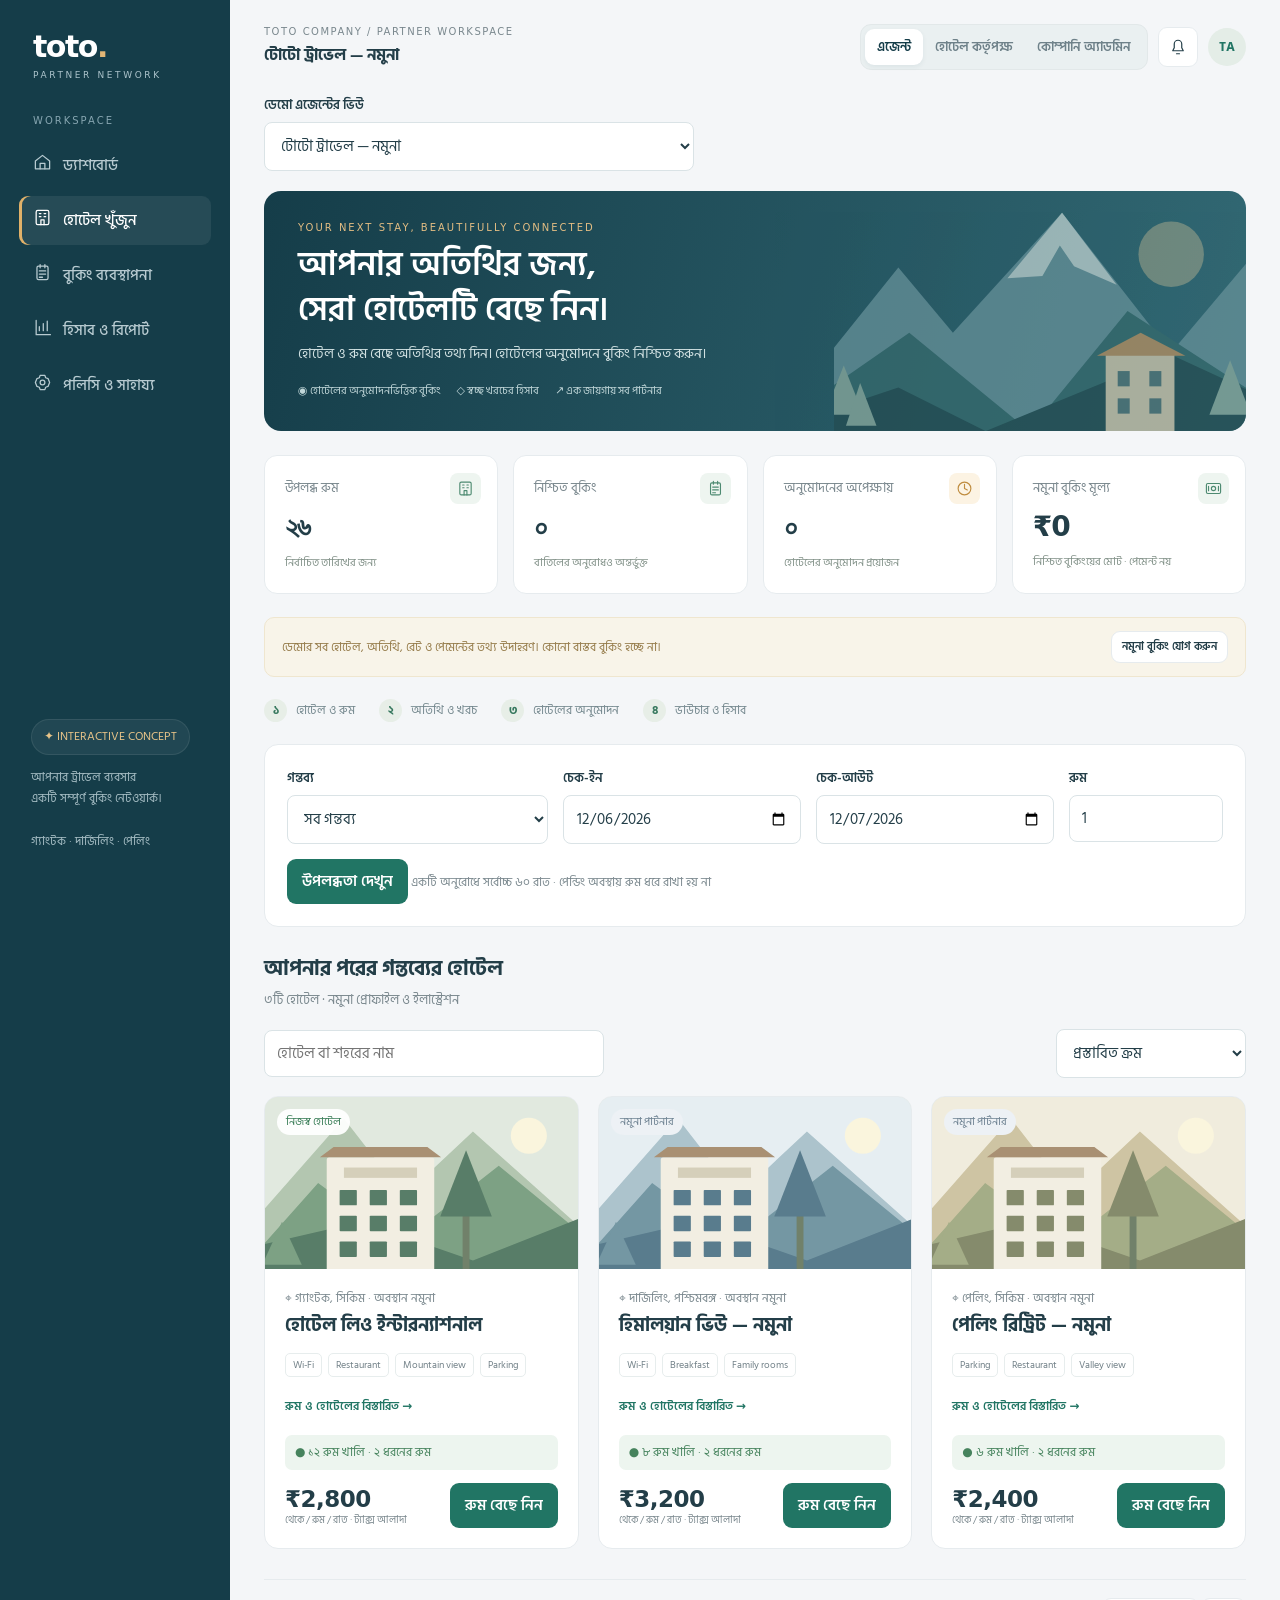
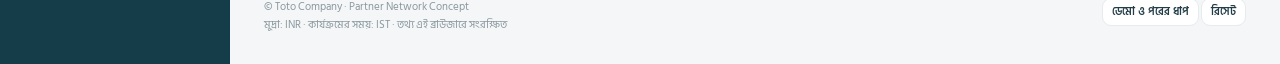
==== demo/index.html @ e6404038 "Save Toto hotel partner demo and deployment handoff" ====
<!doctype html>
<html lang="bn">
<head>
<meta charset="utf-8"><meta name="viewport" content="width=device-width, initial-scale=1">
<meta name="theme-color" content="#153d49"><title>Toto Partner Network · Hotel Operations Demo</title>
<style>
@import url('https://fonts.googleapis.com/css2?family=Hind+Siliguri:wght@400;500;600;700&display=swap');
:root{--navy:#153d49;--green:#217564;--ink:#233e48;--muted:#79878d;--bg:#f4f6f8;--line:#e6ebee;--gold:#dfad5c;--blue:#2868bd}*{box-sizing:border-box}body{margin:0;background:var(--bg);color:var(--ink);font-family:'Hind Siliguri',system-ui,sans-serif;font-size:15px}button,input,select,textarea{font:inherit}button{cursor:pointer;border:0;background:var(--green);color:white;border-radius:9px;padding:10px 15px;font-weight:600;transition:.18s}button:hover{filter:brightness(.95)}button:disabled{opacity:.45;cursor:not-allowed}button:focus-visible,a:focus-visible{outline:3px solid #d3af62;outline-offset:3px}input,select,textarea{width:100%;border:1px solid #dae3e6;border-radius:8px;background:white;color:var(--ink);padding:10px 12px;min-width:0}input:focus,select:focus,textarea:focus{outline:2px solid #a6cbbf}label{font-size:13px;font-weight:600;display:block;margin:0 0 6px}small{font-size:12px}h1,h2,h3,p{margin-top:0}.layout{display:grid;grid-template-columns:230px minmax(0,1fr);min-height:100vh}.sidebar{background:var(--navy);color:white;padding:29px 19px;display:flex;flex-direction:column;position:sticky;top:0;height:100vh}.brand{font-family:system-ui,sans-serif;font-size:30px;font-weight:800;letter-spacing:-1.5px;padding:0 14px}.brand span{color:#e2b675}.brand small{display:block;font-size:9px;letter-spacing:2.6px;font-weight:500;color:#adc4cc;margin-top:6px}.nav-caption{font-family:system-ui,sans-serif;font-size:10px;color:#87a6b1;letter-spacing:2px;margin:35px 14px 15px}nav{display:grid;gap:6px}nav button{background:transparent;text-align:left;color:#b8cbd1;display:flex;gap:11px;padding:12px 14px;font-weight:500}nav button.active{background:#ffffff12;color:white;box-shadow:inset 3px 0 #e0b169}nav button svg{width:19px;height:19px}.sidebar-foot{margin-top:auto;padding:18px 12px;color:#a7bec5;font-size:12px;line-height:1.8}.sidebar-foot .demo-pill{color:#e8c489;background:#ffffff0e;border:1px solid #ffffff15;padding:6px 12px;display:inline-block;border-radius:30px;margin-bottom:12px}main{padding:24px 34px 30px;max-width:1680px;width:100%}.topbar{display:flex;justify-content:space-between;align-items:center;gap:15px;margin-bottom:24px}.breadcrumb{font-family:system-ui,sans-serif;font-size:10px;letter-spacing:1.5px;color:var(--muted);margin-bottom:5px}.topbar strong{font-size:16px}.top-controls{display:flex;align-items:center;gap:10px}.role-switch{display:flex;padding:4px;border:1px solid #e2e8e9;background:#eaf0f1;border-radius:11px}.role-switch button{background:transparent;color:#6e8189;padding:7px 12px;font-size:13px}.role-switch button.active{background:white;color:var(--navy);box-shadow:0 2px 5px #143c4910}.ghost{background:white;border:1px solid var(--line);color:var(--ink)}.icon-btn{height:40px;min-width:40px;padding:10px;position:relative}.icon-btn svg{width:18px;height:18px}.bell-dot{position:absolute;right:8px;top:7px;width:7px;height:7px;background:var(--gold);border-radius:50%}.profile{background:#e4ede7;color:var(--green);width:38px;height:38px;border-radius:50%;display:grid;place-items:center;font-size:13px;font-weight:700}.hero{position:relative;overflow:hidden;background:linear-gradient(105deg,#153d49,#326974);border-radius:17px;padding:31px 34px;color:white;min-height:195px;margin-bottom:24px}.hero h1{font-size:33px;font-weight:600;line-height:1.35;margin:10px 0}.hero p{color:#d0e0e1;font-size:14px;margin-bottom:0;max-width:590px}.hero-label{font-family:system-ui,sans-serif;font-size:10px;letter-spacing:2px;color:#e3bd83}.hero-copy{position:relative;z-index:1;max-width:72%}.hero-art{position:absolute;right:0;bottom:0;width:42%;height:100%;opacity:.75}.hero-meta{display:flex;gap:16px;font-size:11px;color:#c0d6d8;margin-top:17px}.section-head{display:flex;justify-content:space-between;align-items:center;gap:12px;margin:25px 0 15px}.section-head h2{font-size:21px;margin:0}.section-head p{font-size:13px;color:var(--muted);margin:3px 0 0}.section-head .actions{margin:0}.stats{display:grid;grid-template-columns:repeat(4,minmax(0,1fr));gap:15px;margin-bottom:23px}.stat{background:white;border:1px solid var(--line);padding:19px 20px;border-radius:13px;position:relative}.stat-label{font-size:13px;color:var(--muted)}.stat strong{font-family:system-ui,sans-serif;display:block;font-size:28px;letter-spacing:-1px;margin:10px 0 5px;font-weight:600}.stat small{color:#809087;font-size:11px}.stat-icon{position:absolute;top:17px;right:16px;padding:7px;border-radius:8px;background:#eef5f0;color:#4d8a71}.stat-icon svg{width:17px;height:17px;display:block}.stat.gold .stat-icon{background:#fcf3e3;color:#bf8c3f}.panel{background:white;border:1px solid var(--line);border-radius:14px;padding:22px}.muted{color:var(--muted)}.tiny{font-size:12px}.grid2{display:grid;grid-template-columns:1.4fr 1fr;gap:20px}.grid-equal{display:grid;grid-template-columns:1fr 1fr;gap:20px}.stack{display:grid;gap:18px}.journey{display:flex;gap:24px;flex-wrap:wrap;color:#73878d;font-size:12px;margin-bottom:22px}.journey b{width:23px;height:23px;display:inline-grid;place-items:center;border-radius:50%;background:#e7eee7;color:#37785e;margin-right:6px}.search-grid{display:grid;grid-template-columns:1.1fr 1fr 1fr .65fr;gap:15px}.search-panel{margin-bottom:20px}.hotel-toolbar{display:flex;justify-content:space-between;gap:15px;align-items:center;margin:18px 0}.hotel-toolbar input{max-width:340px}.hotel-toolbar select{max-width:190px}.hotel-grid{display:grid;grid-template-columns:repeat(3,minmax(0,1fr));gap:19px}.hotel{background:white;border:1px solid var(--line);border-radius:14px;overflow:hidden;transition:transform .2s,box-shadow .2s}.hotel:hover{transform:translateY(-3px);box-shadow:0 8px 25px #153d490c}.hotel-image{height:172px;background:#dce5df;position:relative}.hotel-image svg{width:100%;height:100%}.hotel-image .badge{position:absolute;top:12px;left:12px;background:#fffffff0}.hotel-body{padding:20px}.hotel h3{font-size:19px;margin:5px 0;line-height:1.35}.hotel .location{font-size:12px;color:var(--muted)}.amenities{display:flex;gap:6px;flex-wrap:wrap;margin:14px 0}.amenities span{font-size:10px;border:1px solid #e7eded;padding:3px 7px;border-radius:5px;color:#728188}.hotel .availability{border-radius:7px;padding:8px 10px;background:#edf5ef;font-size:12px;color:#46835d;margin:13px 0}.hotel-bottom{display:flex;align-items:end;justify-content:space-between;gap:8px}.price{font-family:system-ui,sans-serif;font-weight:650;font-size:23px;letter-spacing:-.5px}.price small{display:block;font-family:'Hind Siliguri',sans-serif;font-weight:400;color:var(--muted);font-size:10px;letter-spacing:0}.link-button{background:none;color:var(--green);padding:6px 0;font-size:12px}.badge{display:inline-block;padding:4px 9px;border-radius:20px;background:#eaf3eb;color:#367b54;font-size:11px;white-space:nowrap}.badge.pending,.badge.cancellation_requested{background:#fcf0d8;color:#aa7b2f}.badge.cancelled,.badge.rejected{background:#f7e8e6;color:#a65f55}.badge.neutral{background:#edf1f5;color:#6c8090}.toolbar{display:grid;grid-template-columns:2fr 1fr 1fr;gap:12px}.tabs{display:flex;gap:7px;flex-wrap:wrap;margin:18px 0}.tabs button{padding:7px 12px;background:#f0f4f5;color:#6c7f88;font-size:12px}.tabs button.active{background:var(--navy);color:white}.table-wrap{overflow:auto}table{width:100%;border-collapse:collapse;text-align:left;font-size:13px}th{font-size:11px;font-weight:500;color:#8a989e;background:#f8fafb;padding:12px 13px;border-bottom:1px solid var(--line);white-space:nowrap}td{padding:15px 13px;border-bottom:1px solid var(--line);vertical-align:middle}td small{display:block;color:#849198;font-size:11px;margin-top:3px}.bookings-table{min-width:860px}.bookings-table button{font-size:11px;padding:6px 9px;margin:2px}.empty{text-align:center;color:var(--muted);padding:35px;line-height:1.8}.info{background:#eef4f3;color:#55756f;font-size:12px;padding:12px 15px;border-radius:8px;line-height:1.8}.warning{background:#fff5e3;color:#9b7a41}.actions{display:flex;gap:9px;align-items:center;justify-content:flex-end;margin-top:18px;flex-wrap:wrap}.form-grid{display:grid;grid-template-columns:1fr 1fr;gap:13px}.full{grid-column:1/-1}.form-section{font-family:system-ui,sans-serif;letter-spacing:1px;font-size:10px;color:#7b958d;border-bottom:1px solid var(--line);padding-bottom:10px;margin:23px 0 14px}.child-ages{display:grid;grid-template-columns:repeat(3,1fr);gap:10px;margin:14px 0}.check-label{display:flex;align-items:start;gap:9px;font-size:12px;margin:12px 0}.check-label input{width:auto;margin-top:5px}.hidden{display:none!important}dialog{border:0;border-radius:17px;padding:28px;width:min(820px,94vw);max-height:92vh;overflow:auto;color:var(--ink);box-shadow:0 20px 100px #0c243540}dialog::backdrop{background:#153d4980;backdrop-filter:blur(3px)}dialog h2{font-size:25px;margin:4px 0 15px}.dialog-top{display:flex;justify-content:space-between;align-items:start}.dialog-top button{background:#f0f4f4;color:#54717a;padding:4px 12px}.booking-layout{display:grid;grid-template-columns:1.3fr 1fr;gap:23px}.quote{background:#f7faf9;border:1px solid var(--line);border-radius:12px;padding:19px;height:fit-content;position:sticky;top:0}.quote h3{font-size:17px}.quote-line{display:flex;justify-content:space-between;gap:10px;font-size:12px;margin:10px 0}.quote-total{border-top:1px solid #dce7e1;margin-top:14px;padding-top:14px;display:flex;justify-content:space-between;font-weight:700;font-size:19px}.quote-total span:last-child{font-family:system-ui,sans-serif}.quote .badge{margin-bottom:12px}.calendar{display:grid;grid-template-columns:repeat(7,1fr);gap:8px}.day{padding:13px 6px;border-radius:9px;text-align:center;border:1px solid var(--line);background:#f8faf7}.day strong{display:block;font-family:system-ui,sans-serif;font-size:22px;margin:5px 0}.day small{font-size:10px;color:var(--muted)}.day.closed{background:#fcf1ec;color:#ab6659}.activity{display:grid;gap:16px;margin-top:18px}.activity-item{display:grid;grid-template-columns:8px 1fr;gap:13px;font-size:13px}.activity-item i{width:7px;height:7px;background:#7dab8e;border-radius:50%;margin-top:7px}.activity-item small{display:block;color:var(--muted);font-size:11px}.row-head{display:flex;justify-content:space-between;align-items:center;gap:12px}.row-head h3{font-size:16px;margin:0}.bar-chart{display:grid;gap:16px;margin-top:22px}.bar-row{display:grid;grid-template-columns:115px 1fr 50px;gap:9px;align-items:center;font-size:12px}.bar-track{height:8px;border-radius:8px;background:#eef2f4;overflow:hidden}.bar-fill{height:100%;border-radius:8px;background:#5b9587}.bar-fill.gold{background:#d8b272}.agent-avatar{width:32px;height:32px;display:inline-grid;place-items:center;border-radius:50%;background:#eaf1ec;margin-right:9px;color:#477866}.detail-grid{display:grid;grid-template-columns:1fr 1fr;gap:17px;margin:20px 0}.detail-grid span{display:block;font-size:11px;color:var(--muted);margin-bottom:4px}.voucher{border:1px solid var(--line);padding:23px;border-radius:12px}.voucher h3{font-size:22px;margin:12px 0}.timeline{border-left:2px solid #d8e7dd;padding-left:15px}.timeline p{font-size:13px;margin-bottom:13px}.timeline small{color:var(--muted);display:block}.owner-context{display:flex;align-items:end;gap:12px;margin-bottom:20px;max-width:430px}.owner-context>div{flex:1}.notice-list{display:grid;gap:12px}.notification{background:#f7faf9;padding:15px;border-radius:10px}.notification strong{font-size:14px}.notification p{font-size:12px;color:var(--muted);margin:6px 0 0}.toast{position:fixed;right:25px;bottom:25px;max-width:90vw;background:var(--navy);color:white;border-radius:11px;padding:14px 22px;box-shadow:0 8px 30px #0002;z-index:1000;font-size:14px}.foot{font-size:11px;color:#8a989d;border-top:1px solid var(--line);padding-top:18px;margin-top:30px;display:flex;justify-content:space-between;gap:12px}.foot button{font-size:11px;padding:4px 9px}.feature-grid{display:grid;grid-template-columns:repeat(3,1fr);gap:14px}.feature{padding:20px;border:1px solid var(--line);border-radius:11px}.feature h3{font-size:16px;margin:10px 0}.feature p{font-size:12px;line-height:1.9;color:var(--muted)}.bottom-note{margin-top:20px}.mini-total{font-family:system-ui,sans-serif;font-size:24px;font-weight:600}.seed-banner{display:flex;justify-content:space-between;align-items:center;gap:12px;background:#f8f4e9;border:1px solid #efe6cf;padding:13px 17px;border-radius:10px;font-size:12px;margin-bottom:22px;color:#947a48}.seed-banner button{font-size:11px;padding:6px 10px}.occupancy-ring{border:12px solid #e8f1ea;border-top-color:#548f76;border-right-color:#548f76;border-radius:50%;width:128px;height:128px;display:grid;place-items:center;margin:18px auto}.occupancy-ring strong{font-family:system-ui,sans-serif;font-size:24px}.room-row{border:1px solid var(--line);border-radius:11px;padding:17px;margin:12px 0}.room-row .form-grid{grid-template-columns:1.2fr .7fr .7fr}.metric-foot{font-size:11px;color:#82928b;margin-top:10px}.truncated{max-width:200px;overflow:hidden;text-overflow:ellipsis;white-space:nowrap}
@media(max-width:1200px){main{padding:24px}.hotel-grid{grid-template-columns:repeat(2,1fr)}.stats{gap:10px}.stat{padding:16px}.hero h1{font-size:29px}}@media(max-width:960px){.layout{grid-template-columns:190px minmax(0,1fr)}.topbar{align-items:start}.top-controls{flex-wrap:wrap;justify-content:end}.role-switch button{font-size:11px;padding:7px 9px}.stats{grid-template-columns:repeat(2,1fr)}.grid2,.grid-equal{grid-template-columns:1fr}.feature-grid{grid-template-columns:1fr 1fr}.calendar{grid-template-columns:repeat(4,1fr)}.hero-copy{max-width:85%}.hero-art{opacity:.25}}@media(max-width:720px){.layout{display:block}.sidebar{height:auto;position:static;padding:17px 16px;gap:16px}.brand{font-size:26px;padding:0}.brand small{font-size:8px}.nav-caption,.sidebar-foot{display:none}nav{display:flex;overflow:auto;gap:5px}nav button{white-space:nowrap;font-size:12px;padding:9px 11px}nav button svg{width:15px;height:15px}main{padding:20px 16px}.topbar{flex-direction:column;gap:14px}.top-controls{justify-content:start;width:100%}.role-switch{flex:1}.role-switch button{flex:1;font-size:12px}.profile{display:none}.hero{padding:25px;min-height:185px}.hero-copy{max-width:100%}.hero h1{font-size:27px}.hero-art{opacity:.15}.hotel-grid{grid-template-columns:1fr}.search-grid{grid-template-columns:1fr 1fr}.toolbar{grid-template-columns:1fr 1fr}.toolbar>div:first-child{grid-column:1/-1}.journey{gap:10px;font-size:11px}.booking-layout{grid-template-columns:1fr}.quote{position:static}.feature-grid{grid-template-columns:1fr}.calendar{grid-template-columns:repeat(3,1fr)}.section-head{align-items:start}.section-head h2{font-size:19px}.section-head .actions{max-width:180px}.hotel-toolbar input{width:60%}.hotel-toolbar select{width:40%}.room-row .form-grid{grid-template-columns:1fr 1fr}.room-row .form-grid>div:first-child{grid-column:1/-1}.seed-banner{align-items:start}.detail-grid{gap:15px}.hero-meta{gap:10px;flex-wrap:wrap}.child-ages{grid-template-columns:1fr 1fr}.bar-row{grid-template-columns:100px 1fr 45px}.foot{align-items:start}.form-grid{gap:10px}dialog{padding:21px}.stat strong{font-size:25px}.stat-icon{top:13px;right:12px;padding:5px}}
@media print{body>.layout,body>.toast,body>dialog{display:none!important}body>#details[open]{display:block!important;position:static;max-height:none;width:100%;box-shadow:none;margin:0;padding:0}#details .no-print{display:none!important}.voucher{border:0}.detail-grid{break-inside:avoid}#details::backdrop{display:none}}
.layout{background:linear-gradient(to right,var(--navy) 230px,var(--bg) 230px)}@media(max-width:960px){.layout{background:linear-gradient(to right,var(--navy) 190px,var(--bg) 190px)}}@media(max-width:720px){.layout{background:var(--bg)}}
</style></head><body>
<div class="layout"><aside class="sidebar"><div class="brand">toto<span>.</span><small>PARTNER NETWORK</small></div><div class="nav-caption">WORKSPACE</div><nav id="navigation"></nav><div class="sidebar-foot"><span class="demo-pill">✦ INTERACTIVE CONCEPT</span><br>আপনার ট্রাভেল ব্যবসার<br>একটি সম্পূর্ণ বুকিং নেটওয়ার্ক।<br><br>গ্যাংটক · দার্জিলিং · পেলিং</div></aside>
<main><header class="topbar"><div><div class="breadcrumb">TOTO COMPANY / PARTNER WORKSPACE</div><strong id="welcome"></strong></div><div class="top-controls"><div class="role-switch"><button data-role="agent" class="active">এজেন্ট</button><button data-role="owner">হোটেল কর্তৃপক্ষ</button><button data-role="admin">কোম্পানি অ্যাডমিন</button></div><button id="bell" class="ghost icon-btn" aria-label="নোটিফিকেশন"><span id="bellIcon"></span><i class="bell-dot" id="bellDot"></i></button><div class="profile" id="profile">TA</div></div></header>
<div id="context" class="owner-context hidden"><div><label id="contextLabel" for="contextSelect"></label><select id="contextSelect"></select></div></div>
<div class="hero"><div class="hero-copy"><div class="hero-label" id="heroLabel">YOUR NEXT STAY, BEAUTIFULLY CONNECTED</div><h1 id="heroTitle">আপনার অতিথির জন্য,<br>সেরা হোটেলটি বেছে নিন।</h1><p id="heroText"></p><div class="hero-meta"><span>◉ হোটেলের অনুমোদনভিত্তিক বুকিং</span><span>◇ স্বচ্ছ খরচের হিসাব</span><span>↗ এক জায়গায় সব পার্টনার</span></div></div><svg class="hero-art" viewBox="0 0 500 220" preserveAspectRatio="xMidYMax slice"><circle cx="370" cy="58" r="30" fill="#d7c397" opacity=".5"/><path d="M0 220L120 70 170 130 270 20 370 148 440 65 540 220Z" fill="#669099"/><path d="M220 80L270 20 320 86 281 69 268 50 252 78Z" fill="#bed1cf"/><path d="M0 220L130 130 240 220 330 110 500 220Z" fill="#366a6c"/><path d="M0 220L120 180 200 220 370 150 500 210V230Z" fill="#244d52"/><g fill="#8baa9e"><path d="M70 160L52 205H88Z"/><path d="M85 176L72 215H100Z"/><path d="M424 155L405 205H443Z"/></g><rect x="310" y="150" width="63" height="70" fill="#d2c7ad"/><path d="M302 151L342 130 383 151Z" fill="#b78f60"/><g fill="#527577"><rect x="321" y="165" width="11" height="14"/><rect x="350" y="165" width="11" height="14"/><rect x="321" y="190" width="11" height="14"/><rect x="350" y="190" width="11" height="14"/></g></svg></div>
<div id="stats" class="stats"></div><div id="seedBanner" class="seed-banner"><span>ডেমোর সব হোটেল, অতিথি, রেট ও পেমেন্টের তথ্য উদাহরণ। কোনো বাস্তব বুকিং হচ্ছে না।</span><button id="loadSamples" class="ghost">নমুনা বুকিং যোগ করুন</button></div>
<section id="content"></section><footer class="foot"><span>© Toto Company · Partner Network Concept<br>মুদ্রা: INR · কার্যক্রমের সময়: IST · তথ্য এই ব্রাউজারে সংরক্ষিত</span><div><button id="about" class="ghost">ডেমো ও পরের ধাপ</button> <button id="reset" class="ghost">রিসেট</button></div></footer></main></div>
<dialog id="bookingDialog"><div class="dialog-top"><div><div class="breadcrumb">NEW RESERVATION REQUEST</div><h2>অতিথির জন্য বুকিং অনুরোধ</h2></div><button data-close="bookingDialog" aria-label="বন্ধ করুন">×</button></div><form id="bookingForm"><div class="booking-layout"><div><div class="form-section">01 / GUEST & STAY</div><div class="form-grid"><div class="full"><label for="guest">অতিথির নাম</label><input id="guest" maxlength="80" required placeholder="অতিথির পুরো নাম"></div><div class="full"><label for="phone">অতিথির ফোন নম্বর</label><input id="phone" type="tel" pattern="[0-9+ ()-]{8,20}" maxlength="20" required placeholder="+91 …"></div><div><label for="bookingStart">চেক-ইন</label><input id="bookingStart" type="date" required></div><div><label for="bookingEnd">চেক-আউট</label><input id="bookingEnd" type="date" required></div><div class="full"><label for="roomType">রুমের ধরন</label><select id="roomType"></select></div><div><label for="bookingRooms">রুমের সংখ্যা</label><input id="bookingRooms" type="number" min="1" max="20" value="1" required></div><div><label for="adults">প্রাপ্তবয়স্ক</label><input id="adults" type="number" min="1" max="60" value="2" required></div><div><label for="children">শিশু</label><input id="children" type="number" min="0" max="10" value="0" required></div><div><label for="mealPlan">খাবারের প্ল্যান</label><select id="mealPlan"><option value="room">শুধু রুম</option><option value="breakfast">ব্রেকফাস্টসহ</option><option value="half">ব্রেকফাস্ট ও ডিনার</option><option value="full">সব খাবারসহ</option></select></div></div><div id="childAges" class="child-ages"></div><div id="childPolicyBox" class="hidden"><div id="childPolicyText" class="info warning"></div><label class="check-label"><input id="childAccepted" type="checkbox"><span>শিশু পলিসি পড়েছি ও মেনে নিচ্ছি।</span></label></div><div class="form-section">02 / REQUESTS & POLICIES</div><label for="specialRequest">বিশেষ অনুরোধ</label><textarea id="specialRequest" rows="2" maxlength="500" placeholder="নিচতলার রুম / দেরিতে চেক-ইন / খাবারের পছন্দ"></textarea><div id="cancellationPolicy" class="info" style="margin-top:12px"></div><label class="check-label"><input id="termsAccepted" type="checkbox" required><span>বুকিং ও বাতিলের নমুনা শর্ত মেনে নিচ্ছি। হোটেলের অনুমোদন না হওয়া পর্যন্ত রুম নিশ্চিত নয়।</span></label></div><aside id="quote" class="quote" aria-live="polite"></aside></div><div class="actions"><button type="button" class="ghost" data-close="bookingDialog">ফিরে যান</button><button type="submit" id="submitBooking">অনুরোধ জমা দিন →</button></div></form></dialog>
<dialog id="details"><div id="detailContent"></div><div class="actions no-print"><button class="ghost" data-close="details">বন্ধ করুন</button><button id="printVoucher" class="hidden">প্রিন্ট / PDF</button></div></dialog>
<dialog id="actionDialog"><div class="dialog-top"><div><div class="breadcrumb">BOOKING ACTION</div><h2 id="actionTitle"></h2></div><button data-close="actionDialog">×</button></div><form id="actionForm"><p id="actionExplanation" class="muted tiny"></p><label for="actionReason">কারণ / মন্তব্য</label><textarea id="actionReason" rows="3" required maxlength="500"></textarea><div class="actions"><button type="button" class="ghost" data-close="actionDialog">ফিরে যান</button><button type="submit">জমা দিন</button></div></form></dialog>
<dialog id="paymentDialog"><div class="breadcrumb">DEMO PAYMENT ENTRY</div><h2>নমুনা পেমেন্ট এন্ট্রি</h2><form id="paymentForm"><p id="paymentSummary"></p><div class="info warning">এই এন্ট্রি শুধু হিসাব দেখানোর জন্য। বাস্তব টাকা নেওয়া, ব্যাংক বা পেমেন্ট গেটওয়ে যাচাই হচ্ছে না।</div><div class="form-grid" style="margin-top:18px"><div><label for="paymentAmount">পরিমাণ (₹)</label><input id="paymentAmount" type="number" min="0.01" step="0.01" required></div><div><label for="paymentMethod">পদ্ধতি (নমুনা)</label><select id="paymentMethod"><option>UPI</option><option>Bank transfer</option><option>Cash</option></select></div><div class="full"><label for="paymentRef">রেফারেন্স</label><input id="paymentRef" required maxlength="80" placeholder="নমুনা রেফারেন্স নম্বর"></div></div><div class="actions"><button type="button" class="ghost" data-close="paymentDialog">ফিরে যান</button><button>নমুনা এন্ট্রি সংরক্ষণ</button></div></form></dialog>
<dialog id="agentDialog"><div class="breadcrumb">PARTNER MANAGEMENT</div><h2>এজেন্টের তথ্য</h2><form id="agentForm"><input id="agentId" type="hidden"><div class="form-grid"><div class="full"><label for="agentName">এজেন্সির নাম</label><input id="agentName" maxlength="80" required></div><div><label for="agentContact">যোগাযোগের নাম</label><input id="agentContact" maxlength="80" required></div><div><label for="agentPhone">ফোন</label><input id="agentPhone" type="tel" pattern="[0-9+ ()-]{8,20}" required maxlength="20"></div><div><label for="agentCommission">কমিশন (%)</label><input id="agentCommission" type="number" min="0" max="30" step="0.5" required value="8"></div><div><label for="agentStatus">অবস্থা</label><select id="agentStatus"><option value="active">সক্রিয়</option><option value="inactive">নিষ্ক্রিয়</option></select></div></div><p class="info" style="margin-top:18px">এটি পার্টনারের নমুনা রেকর্ড। বাস্তব লগইন বা আমন্ত্রণ পাঠানো হচ্ছে না।</p><div class="actions"><button class="ghost" type="button" data-close="agentDialog">ফিরে যান</button><button>সংরক্ষণ করুন</button></div></form></dialog>
<dialog id="notifications"><div class="dialog-top"><div><div class="breadcrumb">ACTIVITY CENTER</div><h2>সাম্প্রতিক আপডেট</h2></div><button data-close="notifications">×</button></div><div id="notificationContent" class="notice-list"></div><div class="actions"><button id="markRead" class="ghost">দেখা হয়েছে হিসেবে চিহ্নিত করুন</button></div></dialog>
<div id="toast" class="toast hidden" role="status"></div>
<script>
const $=id=>document.getElementById(id),esc=s=>String(s??'').replace(/[&<>"']/g,c=>({'&':'&amp;','<':'&lt;','>':'&gt;','"':'&quot;',"'":'&#39;'}[c])),bn=n=>Number(n).toLocaleString('bn-IN'),money=n=>'₹'+Number(n||0).toLocaleString('en-IN',{maximumFractionDigits:2}),round=n=>Math.round((n+Number.EPSILON)*100)/100;
const icons={home:'<path d="M3 10 12 3l9 7v10H3z"/><path d="M9 20v-7h6v7"/>',hotel:'<rect x="4" y="3" width="16" height="18" rx="2"/><path d="M8 7h2m4 0h2M8 11h2m4 0h2M10 21v-6h4v6"/>',book:'<rect x="5" y="4" width="14" height="17" rx="2"/><path d="M9 2v4m6-4v4M8 10h8m-8 4h8m-8 4h4"/>',people:'<circle cx="9" cy="8" r="3"/><path d="M3 21v-3a6 6 0 0 1 12 0v3m2-16a3 3 0 0 1 0 6m2 4a5 5 0 0 1 3 4v2"/>',chart:'<path d="M4 3v18h18M8 16v-5m5 5V7m5 9V4"/>',settings:'<circle cx="12" cy="12" r="3"/><path d="m9 3 6 0 1 3 3 1 2 5-2 5-3 1-1 3H9l-1-3-3-1-2-5 2-5 3-1z"/>',bell:'<path d="M5 17h14l-2-4V8a5 5 0 0 0-10 0v5zM10 21h4"/>',cash:'<rect x="2" y="5" width="20" height="14" rx="2"/><circle cx="12" cy="12" r="3"/><path d="M5 9v6m14-6v6"/>',clock:'<circle cx="12" cy="12" r="9"/><path d="M12 6v6l4 2"/>'};const icon=n=>`<svg viewBox="0 0 24 24" fill="none" stroke="currentColor" stroke-width="1.6" stroke-linecap="round" stroke-linejoin="round" aria-hidden="true">${icons[n]||icons.book}</svg>`;
const key='toto-network-v3',dateString=d=>[d.getFullYear(),String(d.getMonth()+1).padStart(2,'0'),String(d.getDate()).padStart(2,'0')].join('-'),today=dateString(new Date()),addDays=(s,n)=>{const d=new Date(s+'T12:00:00');d.setDate(d.getDate()+n);return dateString(d)},days=(a,b)=>Math.round((new Date(b+'T00:00:00Z')-new Date(a+'T00:00:00Z'))/86400000),when=s=>new Date(s).toLocaleString('bn-IN',{timeZone:'Asia/Kolkata',day:'numeric',month:'short',hour:'2-digit',minute:'2-digit'})+' IST',statusNames={pending:'পেন্ডিং',confirmed:'নিশ্চিত',rejected:'অনুমোদিত নয়',cancelled:'বাতিল',cancellation_requested:'বাতিলের অনুরোধ'},mealNames={room:'শুধু রুম',breakfast:'ব্রেকফাস্টসহ',half:'ব্রেকফাস্ট ও ডিনার',full:'সব খাবারসহ'};
function initial(){return {version:3,hotels:[{id:1,name:'হোটেল লিও ইন্টারন্যাশনাল',city:'গ্যাংটক',location:'গ্যাংটক, সিকিম · অবস্থান নমুনা',owned:true,color:'green',amenities:['Wi-Fi','Restaurant','Mountain view','Parking'],description:'পাহাড়ের শহরে স্বাচ্ছন্দ্যময় থাকার অভিজ্ঞতা। পরিবার ও গ্রুপ বুকিংয়ের জন্য নমুনা রুমের বিকল্প। ছবিটি ডেমোর ইলাস্ট্রেশন।',checkin:'14:00',checkout:'11:00',childFree:5,childFee:500,meals:{room:0,breakfast:250,half:600,full:900},tax:12,cancelPolicy:'নমুনা শর্ত: চেক-ইনের ৭২ ঘণ্টা আগে বাতিলের অনুরোধ করুন। চার্জ ও ফেরত হোটেলের অনুমোদন সাপেক্ষে।',rooms:[{id:'standard',name:'Standard Double',total:8,rate:2800,adults:2,children:2},{id:'family',name:'Family Room',total:4,rate:4200,adults:3,children:2}],overrides:{}},{id:2,name:'হিমালয়ান ভিউ — নমুনা',city:'দার্জিলিং',location:'দার্জিলিং, পশ্চিমবঙ্গ · অবস্থান নমুনা',color:'blue',amenities:['Wi-Fi','Breakfast','Family rooms'],description:'শান্ত পাহাড়ি পরিবেশের একটি কাল্পনিক পার্টনার হোটেল। সমস্ত তথ্য নমুনা।',checkin:'14:00',checkout:'11:00',childFree:5,childFee:450,meals:{room:0,breakfast:300,half:650,full:950},tax:12,cancelPolicy:'নমুনা শর্ত: চেক-ইনের ৪৮ ঘণ্টা আগে বাতিলের অনুরোধ করুন। চার্জ ও ফেরত হোটেলের অনুমোদন সাপেক্ষে।',rooms:[{id:'standard',name:'Deluxe Double',total:5,rate:3200,adults:2,children:2},{id:'family',name:'Family Suite',total:3,rate:4800,adults:3,children:2}],overrides:{}},{id:3,name:'পেলিং রিট্রিট — নমুনা',city:'পেলিং',location:'পেলিং, সিকিম · অবস্থান নমুনা',color:'gold',amenities:['Parking','Restaurant','Valley view'],description:'প্রকৃতির কাছাকাছি থাকার একটি কাল্পনিক হোটেল। এই প্রোফাইল শুধু ডেমোর জন্য।',checkin:'13:00',checkout:'11:00',childFree:5,childFee:400,meals:{room:0,breakfast:200,half:500,full:800},tax:12,cancelPolicy:'নমুনা শর্ত: চেক-ইনের ৭২ ঘণ্টা আগে বাতিলের অনুরোধ করুন। চার্জ ও ফেরত হোটেলের অনুমোদন সাপেক্ষে।',rooms:[{id:'standard',name:'Valley Double',total:4,rate:2400,adults:2,children:2},{id:'family',name:'Family Room',total:2,rate:3600,adults:3,children:2}],overrides:{}}],agents:[{id:1,name:'টোটো ট্রাভেল — নমুনা',contact:'অমিত সেন',phone:'9800000000',commission:8,status:'active'},{id:2,name:'হিল ট্রেইলস — নমুনা',contact:'রিয়া দাস',phone:'9811111111',commission:7,status:'active'},{id:3,name:'বেঙ্গল হলিডেজ — নমুনা',contact:'সুমন রায়',phone:'9822222222',commission:8,status:'active'}],bookings:[],payments:[],readAt:0,sampleLoaded:false}}
let state=initial();try{const saved=JSON.parse(localStorage.getItem(key));if(saved?.version===3)state=saved;else{const legacy=JSON.parse(localStorage.getItem('toto-demo-v1'));if(legacy?.bookings?.length){state.bookings=legacy.bookings.map(b=>({...b,roomType:'standard',roomName:'পুরোনো ডেমোর রুম',agent:1,adults:b.adults||2,children:b.children||0,childAges:b.childAges||[],quote:{base:b.total,meals:0,child:0,tax:0,total:b.total,commission:0,taxRate:0},mealPlan:'room',createdAt:b.createdAt||new Date().toISOString(),history:b.history||[],legacy:true}));for(const old of legacy.hotels||[]){const h=state.hotels.find(h=>h.id===old.id);if(h){h.name=old.name;h.rooms=[{id:'standard',name:'পুরোনো ডেমোর রুম',total:old.rooms,rate:old.rate,adults:3,children:2}]}}}}}catch{}
let role='agent',page='hotels',agentId=1,ownerId=1,filterStatus='all',search='',sort='latest',selectedHotel=null,actionBooking=null,actionMode=null,paymentBooking=null,timer;let criteria={city:'all',start:today,end:addDays(today,1),rooms:1,text:'',sort:'recommended'};
const hotel=id=>state.hotels.find(h=>h.id===Number(id)),agent=id=>state.agents.find(a=>a.id===Number(id)),scoped=()=>state.bookings.filter(b=>role==='admin'||(role==='owner'?b.hotel===ownerId:b.agent===agentId)),paid=b=>round(state.payments.filter(p=>p.booking===b.id).reduce((sum,p)=>sum+p.amount,0)),outstanding=b=>Math.max(0,round((b.quote?.total??b.total)-paid(b))),active=b=>['confirmed','cancellation_requested'].includes(b.status),uuid=()=>typeof crypto.randomUUID==='function'?crypto.randomUUID().slice(0,8).toUpperCase():Date.now().toString(36).toUpperCase()+Math.random().toString(36).slice(2,5).toUpperCase();
function persist(){try{localStorage.setItem(key,JSON.stringify(state))}catch{toast('ব্রাউজারে সংরক্ষণ করা যায়নি; পরিবর্তন শুধু এই সেশনে থাকবে।')}}function toast(msg){$('toast').textContent=msg;$('toast').classList.remove('hidden');clearTimeout(timer);timer=setTimeout(()=>$('toast').classList.add('hidden'),4500)}function history(b,label){b.history=b.history||[];b.history.push({label,time:new Date().toISOString()})}
function dayStock(h,r,date){return h.overrides?.[r.id+'|'+date]?.total??r.total}function dayRate(h,r,date){return h.overrides?.[r.id+'|'+date]?.rate??r.rate}function used(h,r,date){return state.bookings.filter(b=>b.hotel===h.id&&b.roomType===r.id&&active(b)&&b.start<=date&&b.end>date).reduce((sum,b)=>sum+b.rooms,0)}function roomAvailable(h,r,start,end){if(!start||!end||end<=start||days(start,end)>60)return 0;let min=Infinity;for(let d=start;d<end;d=addDays(d,1)){const override=h.overrides?.[r.id+'|'+d];if(override?.closed)return 0;min=Math.min(min,Math.max(0,dayStock(h,r,d)-used(h,r,d)))}return Number.isFinite(min)?min:0}function totalAvailable(h,start=criteria.start,end=criteria.end){return h.rooms.reduce((sum,r)=>sum+roomAvailable(h,r,start,end),0)}
function quoteFor(h,r,data,a){let base=0;for(let d=data.start;d<data.end;d=addDays(d,1))base+=dayRate(h,r,d)*data.rooms;const nights=days(data.start,data.end),chargeable=data.ages.filter(age=>age>h.childFree).length,child=chargeable*h.childFee*nights,meals=(data.adults+chargeable)*(h.meals[data.meal]||0)*nights,subtotal=base+child+meals,tax=round(subtotal*h.tax/100),total=round(subtotal+tax);return {base,child,meals,subtotal,tax,taxRate:h.tax,total,commission:round(base*(a?.commission||0)/100),commissionRate:a?.commission||0,nights}}
function badge(status){return `<span class="badge ${esc(status)}">${statusNames[status]||esc(status)}</span>`}function stat(label,value,caption,type='book',gold=false){return `<div class="stat ${gold?'gold':''}"><span class="stat-label">${label}</span><span class="stat-icon">${icon(type)}</span><strong>${value}</strong><small>${caption}</small></div>`}
function art(h){const colors=h.color==='blue'?['#e6eef2','#acc3cc','#7497a3','#597c8d']:h.color==='gold'?['#f0ecdd','#cec4a3','#a4ad87','#858b6c']:['#e1e9df','#b3c6b0','#7da184','#587d68'];return `<svg viewBox="0 0 400 200" preserveAspectRatio="xMidYMid slice" aria-label="নমুনা হোটেল ইলাস্ট্রেশন" role="img"><rect width="400" height="200" fill="${colors[0]}"/><circle cx="325" cy="45" r="21" fill="#faf5dd"/><path d="M0 150 110 25 180 115 260 40 400 165V200H0Z" fill="${colors[1]}"/><path d="M0 190 80 100 175 170 290 80 400 170V200H0Z" fill="${colors[2]}"/><path d="M0 200V175L130 145 260 190 400 135V200Z" fill="${colors[3]}"/><rect x="90" y="70" width="125" height="135" rx="3" fill="#f2eee2"/><rect x="110" y="82" width="85" height="12" fill="#d5cfba"/>${[0,1,2].map(x=>[0,1,2].map(y=>`<rect x="${105+x*35}" y="${108+y*30}" width="20" height="18" rx="1" fill="${colors[3]}"/>`).join('')).join('')}<path d="M82 70H223L207 58H98Z" fill="#a99073"/><rect x="248" y="114" width="8" height="90" fill="#71816a"/><path d="M252 62L222 139H282Z" fill="${colors[3]}"/><path d="M38 145L15 195H61Z" fill="${colors[2]}"/></svg>`}
function render(){const navItems=[['dashboard','home','ড্যাশবোর্ড'],['hotels','hotel',role==='owner'?'হোটেল ও রুম':'হোটেল খুঁজুন'],['bookings','book','বুকিং ব্যবস্থাপনা'],...(role==='admin'?[['agents','people','এজেন্ট নেটওয়ার্ক']]:[]),['reports','chart','হিসাব ও রিপোর্ট'],['settings','settings','পলিসি ও সাহায্য']];if(!navItems.some(n=>n[0]===page))page='dashboard';$('navigation').innerHTML=navItems.map(([id,i,label])=>`<button data-page="${id}" class="${page===id?'active':''}">${icon(i)}${label}</button>`).join('');document.querySelectorAll('[data-role]').forEach(b=>b.classList.toggle('active',b.dataset.role===role));$('context').classList.toggle('hidden',role==='admin');$('contextLabel').textContent=role==='owner'?'ডেমো হোটেল কর্তৃপক্ষের ভিউ':'ডেমো এজেন্টের ভিউ';const options=role==='owner'?state.hotels:state.agents;$('contextSelect').innerHTML=options.map(o=>`<option value="${o.id}" ${o.id===(role==='owner'?ownerId:agentId)?'selected':''}>${esc(o.name)}</option>`).join('');$('welcome').textContent=role==='admin'?'স্বাগতম, প্রবীরবাবু · কোম্পানি অ্যাডমিন':role==='owner'?hotel(ownerId).name:agent(agentId).name;$('profile').textContent=role==='admin'?'PD':role==='owner'?'HT':'TA';$('heroLabel').textContent=role==='admin'?'ONE NETWORK. COMPLETE VISIBILITY.':role==='owner'?'YOUR HOTEL. YOUR OPERATIONS.':'YOUR NEXT STAY, BEAUTIFULLY CONNECTED';$('heroTitle').innerHTML=role==='admin'?'আপনার পুরো নেটওয়ার্ক,<br>এক নজরে, এক জায়গায়।':role==='owner'?'হোটেলের প্রতিটি বুকিং,<br>এবার আরও গুছিয়ে।':'আপনার অতিথির জন্য,<br>সেরা হোটেলটি বেছে নিন।';$('heroText').textContent=role==='admin'?'হোটেল, এজেন্ট, বুকিং, নমুনা পেমেন্ট ও কমিশনের হিসাব একসঙ্গে দেখুন।':role==='owner'?'রুমের উপলব্ধতা ও রেট আপডেট করুন। অনুরোধ যাচাই করে বুকিং নিশ্চিত করুন।':'হোটেল ও রুম বেছে অতিথির তথ্য দিন। হোটেলের অনুমোদনে বুকিং নিশ্চিত করুন।';const bs=scoped(),confirmed=bs.filter(active),pending=bs.filter(b=>b.status==='pending');$('stats').innerHTML=stat(role==='admin'?'পার্টনার হোটেল':'উপলব্ধ রুম',role==='admin'?bn(state.hotels.length):bn((role==='owner'?[hotel(ownerId)]:state.hotels).reduce((sum,h)=>sum+totalAvailable(h),0)),role==='admin'?'ডেমো হোটেল নেটওয়ার্ক':'নির্বাচিত তারিখের জন্য','hotel')+stat('নিশ্চিত বুকিং',bn(confirmed.length),'বাতিলের অনুরোধও অন্তর্ভুক্ত','book')+stat('অনুমোদনের অপেক্ষায়',bn(pending.length),'হোটেলের অনুমোদন প্রয়োজন','clock',true)+stat('নমুনা বুকিং মূল্য',money(confirmed.reduce((sum,b)=>sum+b.quote.total,0)),'নিশ্চিত বুকিংয়ের মোট · পেমেন্ট নয়','cash');$('bellIcon').innerHTML=icon('bell');$('bellDot').classList.toggle('hidden',!bs.some(b=>(b.history||[]).some(h=>new Date(h.time).getTime()>state.readAt)));$('loadSamples').textContent=state.sampleLoaded?'নমুনা বুকিং যোগ করা হয়েছে':'নমুনা বুকিং যোগ করুন';$('loadSamples').disabled=state.sampleLoaded;const views={hotels:role==='owner'?ownerView:hotelView,dashboard:dashboardView,bookings:bookingView,agents:agentView,reports:reportView,settings:settingsView};$('content').innerHTML=views[page]();}
function hotelCard(h){const stock=totalAvailable(h),can=h.rooms.some(r=>roomAvailable(h,r,criteria.start,criteria.end)>=criteria.rooms),rate=Math.min(...h.rooms.map(r=>dayRate(h,r,criteria.start)));return `<article class="hotel"><div class="hotel-image">${art(h)}<span class="badge ${h.owned?'':'neutral'}">${h.owned?'নিজস্ব হোটেল':'নমুনা পার্টনার'}</span></div><div class="hotel-body"><div class="location">⌖ ${esc(h.location)}</div><h3>${esc(h.name)}</h3><div class="amenities">${h.amenities.map(a=>`<span>${esc(a)}</span>`).join('')}</div><button class="link-button" data-hotel-detail="${h.id}">রুম ও হোটেলের বিস্তারিত →</button><div class="availability">● ${bn(stock)} রুম খালি · ${bn(h.rooms.length)} ধরনের রুম</div><div class="hotel-bottom"><div class="price">${money(rate)}<small>থেকে / রুম / রাত · ট্যাক্স আলাদা</small></div><button data-book="${h.id}" ${!can||role!=='agent'?'disabled':''}>${role==='admin'?'এজেন্ট ভিউতে বুক করুন':can?'রুম বেছে নিন':'উপলব্ধ নয়'}</button></div></div></article>`}
function hotelView(){let hs=state.hotels.filter(h=>(criteria.city==='all'||h.city===criteria.city)&&[h.name,h.city].some(s=>s.toLowerCase().includes(criteria.text.toLowerCase())));if(criteria.sort==='price')hs.sort((a,b)=>Math.min(...a.rooms.map(r=>dayRate(a,r,criteria.start)))-Math.min(...b.rooms.map(r=>dayRate(b,r,criteria.start))));return `<div class="journey"><span><b>১</b> হোটেল ও রুম</span><span><b>২</b> অতিথি ও খরচ</span><span><b>৩</b> হোটেলের অনুমোদন</span><span><b>৪</b> ভাউচার ও হিসাব</span></div><div class="panel search-panel"><form id="searchForm" class="search-grid"><div><label for="city">গন্তব্য</label><select id="city"><option value="all">সব গন্তব্য</option>${[...new Set(state.hotels.map(h=>h.city))].map(c=>`<option ${criteria.city===c?'selected':''}>${esc(c)}</option>`).join('')}</select></div><div><label for="checkin">চেক-ইন</label><input type="date" id="checkin" value="${criteria.start}" min="${today}" required></div><div><label for="checkout">চেক-আউট</label><input type="date" id="checkout" value="${criteria.end}" min="${addDays(criteria.start,1)}" required></div><div><label for="rooms">রুম</label><input type="number" id="rooms" min="1" max="20" required value="${criteria.rooms}"></div><div class="full"><button>উপলব্ধতা দেখুন</button> <span class="muted tiny">একটি অনুরোধে সর্বোচ্চ ৬০ রাত · পেন্ডিং অবস্থায় রুম ধরে রাখা হয় না</span></div></form></div><div class="section-head"><div><h2>আপনার পরের গন্তব্যের হোটেল</h2><p>${bn(hs.length)}টি হোটেল · নমুনা প্রোফাইল ও ইলাস্ট্রেশন</p></div></div><div class="hotel-toolbar"><input id="hotelSearch" type="search" aria-label="হোটেল খুঁজুন" placeholder="হোটেল বা শহরের নাম" value="${esc(criteria.text)}"><select id="hotelSort" aria-label="হোটেল সাজান"><option value="recommended">প্রস্তাবিত ক্রম</option><option value="price" ${criteria.sort==='price'?'selected':''}>কম রেট আগে</option></select></div><div class="hotel-grid">${hs.map(hotelCard).join('')||'<div class="panel empty full">এই অনুসন্ধানে হোটেল পাওয়া যায়নি।</div>'}</div>`}
function recentActivity(){return scoped().flatMap(b=>(b.history||[]).map(h=>({...h,booking:b.id}))).sort((a,b)=>b.time.localeCompare(a.time)).slice(0,5)}function dashboardView(){const bs=scoped(),pending=bs.filter(b=>b.status==='pending'),arrivals=bs.filter(b=>active(b)&&b.start>=today).sort((a,b)=>a.start.localeCompare(b.start)).slice(0,4);return `<div class="section-head"><div><h2>আজকের কাজ, এক নজরে</h2><p>ডেমো অপারেশনস · ${esc(today)}</p></div><button data-go="bookings">বুকিং দেখুন →</button></div><div class="grid2"><div class="stack"><div class="panel"><div class="row-head"><h3>অনুমোদনের অপেক্ষায়</h3><span class="badge pending">${bn(pending.length)} অনুরোধ</span></div>${pending.length?`<div class="table-wrap"><table><thead><tr><th>অতিথি ও হোটেল</th><th>চেক-ইন</th><th>রুম</th><th></th></tr></thead><tbody>${pending.slice(0,4).map(b=>`<tr><td>${esc(b.guest)}<small>${esc(b.hotelName)}</small></td><td>${b.start}</td><td>${bn(b.rooms)}</td><td><button class="ghost" data-detail="${b.id}">দেখুন</button></td></tr>`).join('')}</tbody></table></div>`:'<div class="empty">সব আপ টু ডেট। নতুন পেন্ডিং অনুরোধ নেই।</div>'}</div><div class="panel"><div class="row-head"><h3>আগামী চেক-ইন</h3><span class="muted tiny">নিশ্চিত বুকিং</span></div>${arrivals.length?`<div class="table-wrap"><table><tbody>${arrivals.map(b=>`<tr><td>${esc(b.guest)}<small>${esc(b.hotelName)} · ${esc(b.roomName)}</small></td><td>${b.start}</td><td>${badge(b.status)}</td></tr>`).join('')}</tbody></table></div>`:'<div class="empty">আগামী চেক-ইনের বুকিং নেই।</div>'}</div></div><div class="stack"><div class="panel"><div class="row-head"><h3>বুকিংয়ের অবস্থা</h3><span class="muted tiny">এই ভিউয়ের তথ্য</span></div><div class="bar-chart">${['pending','confirmed','cancellation_requested','cancelled','rejected'].map(status=>{const count=bs.filter(b=>b.status===status).length;return `<div class="bar-row"><span>${statusNames[status]}</span><div class="bar-track"><div class="bar-fill ${status==='pending'?'gold':''}" style="width:${bs.length?count/bs.length*100:0}%"></div></div><strong>${bn(count)}</strong></div>`}).join('')}</div></div><div class="panel"><h3 style="font-size:16px">সাম্প্রতিক কাজ</h3><div class="activity">${recentActivity().map(a=>`<div class="activity-item"><i></i><div>${esc(a.label)}<small>${esc(a.booking)} · ${when(a.time)}</small></div></div>`).join('')||'<p class="muted tiny">এখনও কোনো কাজের ইতিহাস নেই।</p>'}</div></div></div></div>`}
function bookingView(){const bs=scoped().filter(b=>(filterStatus==='all'||b.status===filterStatus)&&[b.id,b.guest,b.phone,b.hotelName,agent(b.agent)?.name].some(s=>String(s||'').toLowerCase().includes(search.toLowerCase()))).sort((a,b)=>sort==='arrival'?a.start.localeCompare(b.start):b.createdAt.localeCompare(a.createdAt));return `<div class="section-head"><div><h2>বুকিং ব্যবস্থাপনা</h2><p>${role==='admin'?'সব হোটেল ও এজেন্ট':role==='owner'?'শুধু আপনার হোটেল':'শুধু নির্বাচিত এজেন্ট'} · ${bn(bs.length)}টি রেকর্ড</p></div><div class="actions"><button class="ghost" data-export="bookings">CSV ডাউনলোড</button>${role==='agent'?'<button data-go="hotels">+ নতুন বুকিং</button>':''}</div></div><div class="panel"><div class="toolbar"><div><label for="bookingSearch">বুকিং খুঁজুন</label><input id="bookingSearch" type="search" placeholder="অতিথি, ফোন, হোটেল বা বুকিং আইডি" value="${esc(search)}"></div><div><label for="bookingSort">সাজান</label><select id="bookingSort"><option value="latest">নতুন অনুরোধ আগে</option><option value="arrival" ${sort==='arrival'?'selected':''}>চেক-ইনের তারিখ</option></select></div><div><label>তথ্যের পরিধি</label><div class="info" style="padding:10px">${role==='admin'?'কোম্পানির সব বুকিং':role==='owner'?'নিজ হোটেলের বুকিং':'নিজ এজেন্সির বুকিং'}</div></div></div><div class="tabs">${[['all','সব বুকিং'],...Object.entries(statusNames)].map(([status,label])=>`<button data-filter="${status}" class="${filterStatus===status?'active':''}">${label}</button>`).join('')}</div><div class="table-wrap"><table class="bookings-table"><thead><tr><th>বুকিং / অতিথি</th><th>হোটেল / রুম</th><th>তারিখ / অতিথি</th><th>মোট / বাকি</th><th>অবস্থা</th><th>অ্যাকশন</th></tr></thead><tbody id="bookingRows">${bs.map(b=>`<tr><td><strong>${esc(b.id)}</strong><small>${esc(b.guest)}</small><small>${esc(b.phone)}</small><small>${esc(agent(b.agent)?.name||'পুরোনো এজেন্ট')}</small></td><td><div class="truncated">${esc(b.hotelName)}</div><small>${esc(b.roomName)} · ${bn(b.rooms)} রুম</small></td><td>${b.start}<small>${b.end} পর্যন্ত</small><small>${bn(b.adults)} প্রাপ্তবয়স্ক · ${bn(b.children)} শিশু</small></td><td><strong>${money(b.quote.total)}</strong><small>বাকি ${money(outstanding(b))}</small><small>${paid(b)>0?'নমুনা পেমেন্ট এন্ট্রি আছে':'পেমেন্ট নেওয়া হয়নি'}</small></td><td>${badge(b.status)}</td><td><button class="ghost" data-detail="${b.id}">বিস্তারিত</button>${b.status==='confirmed'?` <button class="ghost" data-voucher="${b.id}">ভাউচার</button>`:''}<br>${role==='owner'&&b.status==='pending'?`<button data-approve="${b.id}">অনুমোদন</button> <button class="ghost" data-action="reject" data-id="${b.id}">প্রত্যাখ্যান</button>`:''}${role==='owner'&&b.status==='cancellation_requested'?`<button data-action="acceptCancellation" data-id="${b.id}">বাতিল অনুমোদন</button> <button class="ghost" data-action="declineCancellation" data-id="${b.id}">বহাল রাখুন</button>`:''}${role==='agent'&&b.status==='pending'?`<button class="ghost" data-action="withdraw" data-id="${b.id}">অনুরোধ বাতিল</button>`:''}${role==='agent'&&b.status==='confirmed'?`<button class="ghost" data-action="requestCancellation" data-id="${b.id}">বাতিলের অনুরোধ</button>`:''}${['agent','admin'].includes(role)&&b.status==='confirmed'&&outstanding(b)>0?` <button class="ghost" data-payment="${b.id}">নমুনা পেমেন্ট</button>`:''}</td></tr>`).join('')}</tbody></table></div>${!bs.length?'<div class="empty">কোনো বুকিং পাওয়া যায়নি। নতুন বুকিং করুন বা ফিল্টার বদলান।</div>':''}</div><div class="info bottom-note">পেন্ডিং অবস্থায় রুম নিশ্চিত নয়। নিশ্চিত বুকিং বাতিল করতে হোটেলের অনুমোদন লাগে। বাতিলের অনুরোধ চলাকালীন রুম সংরক্ষিত থাকে।</div>`}
function ownerView(){const h=hotel(ownerId),r=h.rooms[0];return `<div class="section-head"><div><h2>রুম, রেট ও উপলব্ধতা</h2><p>নমুনা রেট ও রুমের ধরন · নির্বাচিত হোটেলের তথ্য</p></div><button class="ghost" data-hotel-detail="${h.id}">এজেন্ট কী দেখবেন</button></div><div class="panel"><div class="row-head"><h3>আগামী ৭ দিন · প্রতি রাতের খালি রুম</h3><span class="muted tiny">নিশ্চিত বুকিং গণনা করা হয়েছে</span></div><div class="calendar" style="margin-top:18px">${Array.from({length:7},(_,i)=>{const d=addDays(today,i),free=totalAvailable(h,d,addDays(d,1));return `<div class="day ${free===0?'closed':''}"><small>${new Date(d+'T12:00:00').toLocaleDateString('bn-IN',{day:'numeric',month:'short'})}</small><strong>${bn(free)}</strong><small>রুম খালি</small></div>`}).join('')}</div></div><div class="grid-equal" style="margin-top:20px"><form id="hotelForm" class="panel"><h3 style="font-size:17px">হোটেলের প্রোফাইল</h3><div class="form-grid"><div class="full"><label for="hotelName">হোটেলের নাম</label><input id="hotelName" value="${esc(h.name)}" maxlength="100" required></div><div><label for="hotelIn">চেক-ইন সময়</label><input id="hotelIn" type="time" value="${h.checkin}" required></div><div><label for="hotelOut">চেক-আউট সময়</label><input id="hotelOut" type="time" value="${h.checkout}" required></div><div><label for="childFree">বিনা চার্জে শিশুর সর্বোচ্চ বয়স</label><input id="childFree" type="number" min="0" max="17" value="${h.childFree}" required></div><div><label for="childFee">এর বেশি বয়সে প্রতি শিশু/রাত ₹</label><input id="childFee" type="number" min="0" max="100000" value="${h.childFee}" required></div><div class="full"><label for="cancelPolicy">বাতিলের পলিসি</label><textarea id="cancelPolicy" maxlength="500" required>${esc(h.cancelPolicy)}</textarea></div></div><div class="actions"><button>প্রোফাইল সংরক্ষণ</button></div></form><div class="panel"><h3 style="font-size:17px">রুমের মূল রেট ও ইনভেন্টরি</h3>${h.rooms.map(room=>`<form class="room-row" data-room-form="${room.id}"><div class="form-grid"><div><label>রুমের ধরন</label><input name="name" value="${esc(room.name)}" maxlength="60" required></div><div><label>মোট রুম</label><input name="total" type="number" min="0" max="1000" value="${room.total}" required></div><div><label>প্রতি রাত ₹</label><input name="rate" type="number" min="1" max="1000000" value="${room.rate}" required></div></div><p class="muted tiny" style="margin:10px 0">প্রতি রুমে সর্বোচ্চ ${bn(room.adults)} প্রাপ্তবয়স্ক ও ${bn(room.children)} শিশু</p><button class="ghost">আপডেট</button></form>`).join('')}</div></div><form class="panel" id="overrideForm" style="margin-top:20px"><h3 style="font-size:17px">নির্দিষ্ট তারিখে রেট / রুম / Stop sale</h3><div class="search-grid"><div><label for="overrideRoom">রুমের ধরন</label><select id="overrideRoom">${h.rooms.map(r=>`<option value="${r.id}">${esc(r.name)}</option>`).join('')}</select></div><div><label for="overrideDate">তারিখ</label><input id="overrideDate" type="date" min="${today}" value="${today}" required></div><div><label for="overrideTotal">বিক্রয়যোগ্য মোট রুম</label><input id="overrideTotal" type="number" min="0" max="1000" value="${dayStock(h,r,today)}" required></div><div><label for="overrideRate">প্রতি রাত ₹</label><input id="overrideRate" type="number" min="1" max="1000000" value="${dayRate(h,r,today)}" required></div></div><label class="check-label"><input id="stopSale" type="checkbox" ${h.overrides?.[r.id+'|'+today]?.closed?'checked':''}><span>এই রুমের ধরনে এই তারিখে নতুন বুকিং বন্ধ রাখুন (Stop sale)</span></label><div class="actions"><button type="button" id="removeOverride" class="ghost">এই তারিখের ব্যতিক্রম সরান</button><button>তারিখের সেটিং সংরক্ষণ</button></div><p class="muted tiny">রুমের মোট সংখ্যা নিশ্চিত বুকিংয়ের নিচে নামানো যাবে না। Stop sale পুরোনো নিশ্চিত বুকিং বাতিল করে না।</p></form>`}
function agentView(){return `<div class="section-head"><div><h2>এজেন্ট পার্টনার নেটওয়ার্ক</h2><p>কমিশন ও পার্টনারের নমুনা তথ্য</p></div><button data-edit-agent="new">+ এজেন্ট যোগ করুন</button></div><div class="panel table-wrap"><table style="min-width:650px"><thead><tr><th>এজেন্সি / যোগাযোগ</th><th>ফোন</th><th>কমিশন</th><th>নিশ্চিত বুকিং</th><th>অবস্থা</th><th></th></tr></thead><tbody>${state.agents.map(a=>`<tr><td><span class="agent-avatar">${esc(a.contact.slice(0,1))}</span><strong>${esc(a.name)}</strong><small>${esc(a.contact)}</small></td><td>${esc(a.phone)}</td><td>${bn(a.commission)}%</td><td>${bn(state.bookings.filter(b=>b.agent===a.id&&active(b)).length)}</td><td><span class="badge ${a.status==='active'?'':'neutral'}">${a.status==='active'?'সক্রিয়':'নিষ্ক্রিয়'}</span></td><td><button class="ghost" data-edit-agent="${a.id}">এডিট</button></td></tr>`).join('')}</tbody></table></div><div class="info bottom-note">কমিশন রুমের মূল খরচের ওপর গণনা হয়। হার পরিবর্তন নতুন বুকিংয়ে প্রযোজ্য; আগের বুকিংয়ের হিসাব অপরিবর্তিত। নিষ্ক্রিয় এজেন্ট নতুন অনুরোধ করতে পারবেন না।</div>`}
function reportView(){const bs=scoped(),confirmed=bs.filter(active),total=confirmed.reduce((s,b)=>s+b.quote.total,0),payments=state.payments.filter(p=>bs.some(b=>b.id===p.booking)),collected=payments.reduce((s,p)=>s+p.amount,0),due=confirmed.reduce((s,b)=>s+outstanding(b),0),commission=confirmed.reduce((s,b)=>s+b.quote.commission,0);return `<div class="section-head"><div><h2>হিসাব ও রিপোর্ট</h2><p>সমস্ত সময়ের ডেমো হিসাব · ব্যাংক বা পেমেন্ট যাচাই নয়</p></div><button class="ghost" data-export="payments">পেমেন্ট CSV</button></div><div class="stats">${stat('নিশ্চিত বুকিং মূল্য',money(total),'ট্যাক্সসহ ডেমো মোট','book')}${stat('পেমেন্ট এন্ট্রি',money(collected),'সব স্ট্যাটাসের নমুনা এন্ট্রি','cash')}${stat('নিশ্চিত বুকিংয়ের বাকি',money(due),'ডেমো বকেয়া','clock',true)}${stat('এজেন্ট কমিশন',money(commission),'নিশ্চিত বুকিং · মূল রুম খরচ','people')}</div><div class="grid-equal"><div class="panel"><h3 style="font-size:17px">হোটেল অনুযায়ী বুকিং মূল্য</h3><div class="bar-chart">${state.hotels.filter(h=>role!=='owner'||h.id===ownerId).map(h=>{const value=confirmed.filter(b=>b.hotel===h.id).reduce((s,b)=>s+b.quote.total,0);return `<div><div class="row-head tiny"><span>${esc(h.name)}</span><strong>${money(value)}</strong></div><div class="bar-track" style="margin-top:8px"><div class="bar-fill" style="width:${total?value/total*100:0}%"></div></div></div>`}).join('')}</div></div><div class="panel"><h3 style="font-size:17px">কমিশনের হিসাব</h3><p class="muted tiny">বুকিং জমা দেওয়ার সময়ের হার সংরক্ষিত থাকে।</p><div class="table-wrap"><table><thead><tr><th>এজেন্সি</th><th>কমিশন</th></tr></thead><tbody>${state.agents.filter(a=>role!=='agent'||a.id===agentId).map(a=>`<tr><td>${esc(a.name)}</td><td>${money(confirmed.filter(b=>b.agent===a.id).reduce((s,b)=>s+b.quote.commission,0))}</td></tr>`).join('')}</tbody></table></div></div></div><div class="section-head"><h2>নমুনা পেমেন্ট লেজার</h2></div><div class="panel table-wrap"><table style="min-width:600px"><thead><tr><th>বুকিং</th><th>পরিমাণ</th><th>পদ্ধতি / রেফারেন্স</th><th>সময়</th></tr></thead><tbody>${payments.slice().reverse().map(p=>`<tr><td>${esc(p.booking)}</td><td>${money(p.amount)}</td><td>${esc(p.method)}<small>${esc(p.reference)}</small></td><td>${when(p.time)}</td></tr>`).join('')}</tbody></table>${!payments.length?'<div class="empty">এখনও কোনো নমুনা পেমেন্ট এন্ট্রি নেই।</div>':''}</div><div class="info warning bottom-note">বাতিল বুকিংয়ে পেমেন্ট এন্ট্রি থাকলে ফেরতের হিসাব আলাদাভাবে মেলাতে হবে। ডেমোতে স্বয়ংক্রিয় রিফান্ড, settlement বা বাস্তব টাকা স্থানান্তর হয় না।</div>`}
function settingsView(){return `<div class="section-head"><div><h2>পলিসি, সাহায্য ও বাস্তবায়নের পরের ধাপ</h2><p>এই ডেমো কী দেখায় এবং কী এখনও যুক্ত করতে হবে</p></div></div><div class="feature-grid">${[['বুকিংয়ের নিয়ম','এজেন্ট অনুরোধ → পেন্ডিং → হোটেলের অনুমোদন → নিশ্চিত বুকিং। অনুমোদনের সময় রুম পুনরায় যাচাই হয়।','এই ডেমোতে আছে'],['দাম ও শিশু পলিসি','রুম, খাবার, শিশু চার্জ এবং নমুনা ট্যাক্স আলাদা দেখানো হয়। নমুনা ট্যাক্স হার ১২%; প্রকৃত হার ব্যবসার নিয়ম অনুযায়ী ঠিক করতে হবে।','এই ডেমোতে আছে'],['এজেন্ট ও কমিশন','প্রতি এজেন্টের আলাদা ভিউ এবং কমিশন রেকর্ড। অ্যাডমিন পুরো নেটওয়ার্ক দেখতে পারেন।','এই ডেমোতে আছে'],['নিরাপদ লগইন ও ডেটাবেস','সার্ভারভিত্তিক অনুমতি, পাসওয়ার্ড/OTP, MFA, গেস্ট ডেটার সুরক্ষা, ব্যাকআপ এবং একসঙ্গে বুকিংয়ের নিয়ন্ত্রণ লাগবে।','পরের বাস্তবায়ন'],['পেমেন্ট ও যোগাযোগ','সুরক্ষিত পেমেন্ট গেটওয়ে, webhook যাচাই, refund, WhatsApp/SMS/ইমেল এবং পাঠানোর ইতিহাস লাগবে।','পরের বাস্তবায়ন'],['আন্তর্জাতিক ব্যবহার','ইংরেজিসহ সম্পূর্ণ ভাষা পরিবর্তন, প্রকৃত মুদ্রা রূপান্তর, সময় অঞ্চল, accessibility audit ও আইনি/ট্যাক্স নথি লাগবে।','পরের বাস্তবায়ন']].map(([title,text,b])=>`<div class="feature"><span class="badge ${b.includes('পরের')?'neutral':''}">${b}</span><h3>${title}</h3><p>${text}</p></div>`).join('')}</div><div class="panel" style="margin-top:20px"><h3 style="font-size:17px">কীভাবে ডেমো ব্যবহার করবেন</h3><p class="muted tiny" style="line-height:2">১. এজেন্ট ভিউতে একটি হোটেলের রুম বেছে অনুরোধ জমা দিন।<br>২. হোটেল কর্তৃপক্ষ ভিউতে একই হোটেল বেছে বুকিং অনুমোদন করুন।<br>৩. এজেন্ট ভিউতে নিশ্চিত বুকিংয়ের ভাউচার দেখুন ও নমুনা পেমেন্ট এন্ট্রি দিন।<br>৪. অ্যাডমিন ভিউতে সব পার্টনার, বুকিং, কমিশন ও রিপোর্ট দেখুন।</p><div class="info warning">এটি ব্রাউজারভিত্তিক কনসেপ্ট ডেমো। ভিউ পরিবর্তন বাস্তব লগইনের নিরাপত্তা নয়। অন্য ব্রাউজার বা ডিভাইসে তথ্য শেয়ার হয় না। বাস্তব অতিথির ব্যক্তিগত তথ্য ব্যবহার করবেন না। ভাউচার ট্যাক্স ইনভয়েস বা বাস্তব রিজার্ভেশনের প্রমাণ নয়।</div></div>`}
function bookingData(){return {start:$('bookingStart').value,end:$('bookingEnd').value,rooms:Number($('bookingRooms').value),adults:Number($('adults').value),children:Number($('children').value),ages:[...$('childAges').querySelectorAll('input')].map(i=>i.value===''?null:Number(i.value)),meal:$('mealPlan').value}}
function validBookingData(d){return d.start>=today&&d.end>d.start&&days(d.start,d.end)<=60&&Number.isInteger(d.rooms)&&d.rooms>=1&&d.rooms<=20&&Number.isInteger(d.adults)&&d.adults>=1&&d.adults<=60&&Number.isInteger(d.children)&&d.children>=0&&d.children<=10&&d.ages.length===d.children&&d.ages.every(age=>age!==null&&Number.isInteger(age)&&age>=0&&age<=17)}
function quoteHTML(q){return `<div class="quote-line"><span>রুমের মূল খরচ</span><strong>${money(q.base)}</strong></div><div class="quote-line"><span>শিশুর চার্জ</span><strong>${money(q.child)}</strong></div><div class="quote-line"><span>খাবারের চার্জ</span><strong>${money(q.meals)}</strong></div><div class="quote-line"><span>নমুনা ট্যাক্স (${bn(q.taxRate)}%)</span><strong>${money(q.tax)}</strong></div><div class="quote-total"><span>মোট</span><span>${money(q.total)}</span></div>`}
function updateQuote(){if(!selectedHotel)return;const h=hotel(selectedHotel),r=h.rooms.find(r=>r.id===$('roomType').value),d=bookingData();$('bookingEnd').min=d.start?addDays(d.start,1):addDays(today,1);const valid=validBookingData(d),capacity=d.adults<=r.adults*d.rooms&&d.children<=r.children*d.rooms,available=valid?roomAvailable(h,r,d.start,d.end):0;$('childPolicyBox').classList.toggle('hidden',!d.children);$('childAccepted').required=d.children>0;$('childPolicyText').textContent=`নমুনা শিশু পলিসি: ${bn(h.childFree)} বছর পর্যন্ত শিশু একই বিছানায় বিনা রুম চার্জে থাকবে। এর বেশি বয়সে প্রতি শিশু/রাত ${money(h.childFee)}। খাবারের চার্জ ${bn(h.childFree)} বছরের বেশি শিশু ও প্রাপ্তবয়স্কের জন্য আলাদা।`;$('quote').innerHTML=`<span class="badge pending">হোটেলের অনুমোদন প্রয়োজন</span><h3>${esc(h.name)}</h3><p class="muted tiny">${esc(r.name)} · প্রতি রুমে ${bn(r.adults)} প্রাপ্তবয়স্ক + ${bn(r.children)} শিশু</p>${valid?`<p class="tiny">${bn(d.rooms)} রুম × ${bn(days(d.start,d.end))} রাত · খালি ${bn(available)} রুম</p>${quoteHTML(quoteFor(h,r,d,agent(agentId)))}`:'<div class="info warning">সঠিক তারিখ, অতিথির সংখ্যা ও শিশুর বয়স দিন।</div>'}${valid&&!capacity?'<div class="info warning bottom-note">অতিথির সংখ্যা এই রুমের ধারণক্ষমতার বেশি। রুম সংখ্যা বা রুমের ধরন পরিবর্তন করুন।</div>':''}${valid&&available<d.rooms?'<div class="info warning bottom-note">এই তারিখে পর্যাপ্ত রুম নেই।</div>':''}<p class="tiny muted" style="line-height:1.8;margin-top:15px">সব রেট ও ট্যাক্স নমুনা। বিশেষ অনুরোধের নিশ্চয়তা আলাদা। পেমেন্ট এখন নেওয়া হবে না। জমা দেওয়ার সময় এই হিসাব সংরক্ষিত হবে।</p>`;$('submitBooking').disabled=!valid||!capacity||available<d.rooms||agent(agentId).status!=='active';}
function openBooking(id){if(role!=='agent')return;if(agent(agentId).status!=='active'){toast('নিষ্ক্রিয় এজেন্ট নতুন বুকিং করতে পারবেন না।');return}selectedHotel=Number(id);const h=hotel(id);$('bookingForm').reset();$('guest').setCustomValidity('');$('childAges').innerHTML='';$('bookingStart').min=today;$('bookingStart').value=criteria.start;$('bookingEnd').value=criteria.end;$('bookingRooms').value=criteria.rooms;$('roomType').innerHTML=h.rooms.map(r=>`<option value="${r.id}">${esc(r.name)} · ${money(dayRate(h,r,criteria.start))}/রাত</option>`).join('');$('cancellationPolicy').textContent=h.cancelPolicy;updateQuote();$('bookingDialog').showModal()}
$('children').oninput=()=>{const count=Number($('children').value);if(!Number.isInteger(count)||count<0||count>10)return;const values=[...$('childAges').querySelectorAll('input')].map(i=>i.value);$('childAges').innerHTML=Array.from({length:count},(_,i)=>`<div><label for="age${i}">শিশু ${bn(i+1)}-এর বয়স</label><input type="number" id="age${i}" min="0" max="17" required value="${esc(values[i]||'')}"></div>`).join('');$('childAccepted').checked=false;updateQuote()};$('childAges').oninput=updateQuote;['bookingStart','bookingEnd','bookingRooms','adults','mealPlan','roomType'].forEach(id=>$(id).oninput=updateQuote);
$('bookingForm').onsubmit=e=>{e.preventDefault();const d=bookingData(),h=hotel(selectedHotel),r=h?.rooms.find(r=>r.id===$('roomType').value),guest=$('guest').value.trim();if(!guest){$('guest').setCustomValidity('অতিথির নাম লিখুন');$('guest').reportValidity();return}if(role!=='agent'||!r||agent(agentId).status!=='active'||!validBookingData(d)||d.adults>r.adults*d.rooms||d.children>r.children*d.rooms||roomAvailable(h,r,d.start,d.end)<d.rooms||!$('termsAccepted').checked||(d.children&&!$('childAccepted').checked)){toast('তথ্য, রুমের উপলব্ধতা ও পলিসির সম্মতি যাচাই করুন।');return}const q=quoteFor(h,r,d,agent(agentId)),b={id:'TOTO-'+uuid(),hotel:h.id,hotelName:h.name,roomType:r.id,roomName:r.name,agent:agentId,guest,phone:$('phone').value.trim(),start:d.start,end:d.end,rooms:d.rooms,adults:d.adults,children:d.children,childAges:d.ages,mealPlan:d.meal,quote:q,total:q.total,specialRequest:$('specialRequest').value.trim(),childPolicy:d.children?$('childPolicyText').textContent:'',cancelPolicy:h.cancelPolicy,termsAccepted:true,status:'pending',createdAt:new Date().toISOString(),history:[]};history(b,'এজেন্ট বুকিং অনুরোধ জমা দিয়েছেন');state.bookings.push(b);persist();$('bookingDialog').close();page='bookings';filterStatus='all';search='';render();toast('অনুরোধ জমা হয়েছে। হোটেল অনুমোদন না করা পর্যন্ত পেন্ডিং থাকবে।')};$('guest').oninput=()=>$('guest').setCustomValidity('');
function allowedBooking(id){return scoped().find(b=>b.id===id)}
function showDetails(id,voucher=false){const b=allowedBooking(id);if(!b||(voucher&&b.status!=='confirmed'))return;$('detailContent').innerHTML=`<div class="breadcrumb">TOTO COMPANY / ${voucher?'DEMO BOOKING VOUCHER':'RESERVATION DETAILS'}</div><h2>${voucher?'নিশ্চিত বুকিং ভাউচার':'বুকিংয়ের বিস্তারিত'}</h2><div class="voucher">${badge(b.status)}<h3>${esc(b.hotelName)}</h3><p class="tiny muted">${esc(b.id)} · ${esc(b.roomName)}</p><div class="detail-grid"><div><span>অতিথি</span><strong>${esc(b.guest)}</strong><br>${esc(b.phone)}</div><div><span>এজেন্সি</span>${esc(agent(b.agent)?.name||'পুরোনো এজেন্ট')}</div><div><span>চেক-ইন</span>${b.start} · ${hotel(b.hotel)?.checkin||'14:00'}</div><div><span>চেক-আউট</span>${b.end} · ${hotel(b.hotel)?.checkout||'11:00'}</div><div><span>রুম / অতিথি</span>${bn(b.rooms)} রুম · ${bn(b.adults)} প্রাপ্তবয়স্ক · ${bn(b.children)} শিশু</div><div><span>শিশুর বয়স</span>${b.childAges.length?b.childAges.map(bn).join(', ')+' বছর':'প্রযোজ্য নয়'}</div><div><span>খাবারের প্ল্যান</span>${esc(mealNames[b.mealPlan]||b.mealPlan)}</div><div><span>নমুনা পেমেন্ট / বাকি</span>${money(paid(b))} / ${money(outstanding(b))}</div></div>${quoteHTML(b.quote)}<p class="tiny" style="margin-top:18px"><strong>বিশেষ অনুরোধ:</strong> ${esc(b.specialRequest||'নেই')}</p>${b.childPolicy?`<p class="tiny"><strong>শিশু পলিসি:</strong> ${esc(b.childPolicy)}</p>`:''}<p class="tiny"><strong>বাতিলের পলিসি:</strong> ${esc(b.cancelPolicy||'পুরোনো বুকিংয়ে পলিসি সংরক্ষিত নেই')}</p><div class="info warning">ডেমো নথি — এটি বাস্তব রিজার্ভেশন, পেমেন্টের প্রমাণ বা ট্যাক্স ইনভয়েস নয়। বিশেষ অনুরোধ হোটেলের সম্মতি সাপেক্ষে।</div></div>${voucher?'':`<h3 style="font-size:17px;margin-top:23px">বুকিংয়ের ইতিহাস</h3><div class="timeline">${b.history.map(h=>`<p>${esc(h.label)}<small>${when(h.time)}</small></p>`).join('')||'<p>পুরোনো ইতিহাস নেই।</p>'}</div>`}`;$('printVoucher').classList.toggle('hidden',!voucher);$('details').showModal()}
function showHotel(id){const h=hotel(id);$('detailContent').innerHTML=`<div class="breadcrumb">HOTEL PARTNER PROFILE</div><h2>${esc(h.name)}</h2><div class="hotel-image" style="border-radius:12px;overflow:hidden;height:200px">${art(h)}</div><p class="muted tiny" style="margin-top:18px">${esc(h.location)}</p><p>${esc(h.description)}</p><div class="amenities">${h.amenities.map(a=>`<span>${esc(a)}</span>`).join('')}</div><div class="table-wrap"><table><thead><tr><th>রুম</th><th>রেট / রাত</th><th>ধারণক্ষমতা / রুম</th><th>খালি রুম</th></tr></thead><tbody>${h.rooms.map(r=>`<tr><td>${esc(r.name)}</td><td>${money(dayRate(h,r,criteria.start))}</td><td>${bn(r.adults)} প্রাপ্তবয়স্ক + ${bn(r.children)} শিশু</td><td>${bn(roomAvailable(h,r,criteria.start,criteria.end))}</td></tr>`).join('')}</tbody></table></div><div class="detail-grid"><div><span>চেক-ইন / চেক-আউট</span>${h.checkin} / ${h.checkout}</div><div><span>নমুনা ট্যাক্স</span>${bn(h.tax)}%</div></div><div class="info">শিশু: ${bn(h.childFree)} বছর পর্যন্ত একই বিছানায় বিনা রুম চার্জে। এর বেশি বয়সে ${money(h.childFee)}/শিশু/রাত। খাবারের প্ল্যানের চার্জ আলাদা।</div><p class="tiny" style="margin-top:15px">${esc(h.cancelPolicy)}</p>`;$('printVoucher').classList.add('hidden');$('details').showModal()}
function approve(id){const b=allowedBooking(id);if(role!=='owner'||!b||b.status!=='pending')return;const h=hotel(b.hotel),r=h.rooms.find(r=>r.id===b.roomType);if(!r||roomAvailable(h,r,b.start,b.end)<b.rooms){toast('পর্যাপ্ত রুম নেই বা Stop sale আছে। অনুমোদন করা যাচ্ছে না।');return}b.status='confirmed';history(b,'হোটেল কর্তৃপক্ষ বুকিং অনুমোদন করেছেন');persist();render();toast('বুকিং নিশ্চিত হয়েছে। এজেন্টের ভাউচার প্রস্তুত।')}
function openAction(id,mode){const b=allowedBooking(id);if(!b)return;const valid=(role==='owner'&&((mode==='reject'&&b.status==='pending')||(['acceptCancellation','declineCancellation'].includes(mode)&&b.status==='cancellation_requested')))||(role==='agent'&&((mode==='withdraw'&&b.status==='pending')||(mode==='requestCancellation'&&b.status==='confirmed')));if(!valid)return;actionBooking=id;actionMode=mode;$('actionForm').reset();$('actionTitle').textContent=({reject:'বুকিং প্রত্যাখ্যান',withdraw:'পেন্ডিং অনুরোধ বাতিল',requestCancellation:'বাতিলের অনুরোধ',acceptCancellation:'বুকিং বাতিল অনুমোদন',declineCancellation:'বুকিং বহাল রাখুন'})[mode];$('actionExplanation').textContent=mode==='requestCancellation'?'হোটেল অনুমোদন না করা পর্যন্ত বুকিং ও রুম সংরক্ষিত থাকবে।':mode==='acceptCancellation'?'রুম ছেড়ে দেওয়া হবে। ডেমো পেমেন্ট থাকলে ফেরতের হিসাব আলাদাভাবে মেলাতে হবে।':'কারণ বুকিংয়ের ইতিহাসে সংরক্ষিত হবে।';$('actionDialog').showModal()}
$('actionForm').onsubmit=e=>{e.preventDefault();const b=allowedBooking(actionBooking),reason=$('actionReason').value.trim();if(!b||!reason)return;const modes={reject:['owner','pending','rejected','হোটেল প্রত্যাখ্যান করেছে'],withdraw:['agent','pending','cancelled','এজেন্ট অনুরোধ তুলে নিয়েছেন'],requestCancellation:['agent','confirmed','cancellation_requested','এজেন্ট বাতিলের অনুরোধ করেছেন'],acceptCancellation:['owner','cancellation_requested','cancelled','হোটেল বুকিং বাতিল অনুমোদন করেছে'],declineCancellation:['owner','cancellation_requested','confirmed','হোটেল বুকিং বহাল রেখেছে']},m=modes[actionMode];if(!m||role!==m[0]||b.status!==m[1])return;b.status=m[2];history(b,m[3]+': '+reason);persist();$('actionDialog').close();render();toast('বুকিংয়ের অবস্থা আপডেট হয়েছে।')};
function openPayment(id){const b=allowedBooking(id);if(!b||!['agent','admin'].includes(role)||b.status!=='confirmed'||outstanding(b)<=0)return;paymentBooking=id;$('paymentForm').reset();$('paymentAmount').max=outstanding(b);$('paymentAmount').value=outstanding(b);$('paymentSummary').textContent=b.id+' · বাকি '+money(outstanding(b));$('paymentDialog').showModal()}
$('paymentForm').onsubmit=e=>{e.preventDefault();const b=allowedBooking(paymentBooking),amount=round(Number($('paymentAmount').value)),ref=$('paymentRef').value.trim();if(!b||!['agent','admin'].includes(role)||b.status!=='confirmed'||!Number.isFinite(amount)||amount<=0||amount>outstanding(b)||!ref){toast('পরিমাণ ও রেফারেন্স যাচাই করুন।');return}state.payments.push({id:uuid(),booking:b.id,amount,reference:ref,method:$('paymentMethod').value,time:new Date().toISOString()});history(b,'নমুনা পেমেন্ট এন্ট্রি: '+money(amount)+' · বাস্তব টাকা নেওয়া হয়নি');persist();$('paymentDialog').close();render();toast('শুধু নমুনা পেমেন্টের হিসাব সংরক্ষিত হয়েছে।')};
function editAgent(id){if(role!=='admin')return;const a=id==='new'?null:agent(id);$('agentForm').reset();$('agentId').value=a?.id||'';if(a){$('agentName').value=a.name;$('agentContact').value=a.contact;$('agentPhone').value=a.phone;$('agentCommission').value=a.commission;$('agentStatus').value=a.status}$('agentDialog').showModal()}
$('agentForm').onsubmit=e=>{e.preventDefault();if(role!=='admin')return;const commission=Number($('agentCommission').value),name=$('agentName').value.trim(),contact=$('agentContact').value.trim();if(!name||!contact||!Number.isFinite(commission)||commission<0||commission>30)return;const record={name,contact,phone:$('agentPhone').value.trim(),commission,status:$('agentStatus').value};const a=agent($('agentId').value);if(a)Object.assign(a,record);else state.agents.push({id:Math.max(0,...state.agents.map(a=>a.id))+1,...record});persist();$('agentDialog').close();render();toast('এজেন্টের নমুনা তথ্য সংরক্ষিত হয়েছে।')};
function exportCSV(type){const bs=scoped(),headers=type==='payments'?['Booking','Amount INR','Method','Reference','Time']:['Booking','Guest','Phone','Hotel','Room type','Agent','Check in','Check out','Rooms','Adults','Children','Status','Total INR','Paid demo INR','Due INR','Commission INR'];const rows=type==='payments'?state.payments.filter(p=>bs.some(b=>b.id===p.booking)).map(p=>[p.booking,p.amount,p.method,p.reference,p.time]):bs.map(b=>[b.id,b.guest,b.phone,b.hotelName,b.roomName,agent(b.agent)?.name,b.start,b.end,b.rooms,b.adults,b.children,b.status,b.quote.total,paid(b),outstanding(b),b.quote.commission]);const cell=v=>{let value=String(v??'');if(/^[\s]*[=+@-]/.test(value))value="'"+value;return '"'+value.replace(/"/g,'""')+'"'};const csv='\uFEFF'+[headers,...rows].map(r=>r.map(cell).join(',')).join('\r\n'),url=URL.createObjectURL(new Blob([csv],{type:'text/csv;charset=utf-8'})),a=document.createElement('a');a.href=url;a.download='toto-demo-'+type+'.csv';a.click();setTimeout(()=>URL.revokeObjectURL(url),1000);toast('বর্তমান ভিউয়ের নমুনা CSV তৈরি হয়েছে।')}
function seedSamples(){if(state.sampleLoaded)return;const samples=[{hotel:1,agent:1,guest:'অমিত সেন — নমুনা অতিথি',offset:2,status:'pending',type:'standard',meal:'breakfast'},{hotel:2,agent:2,guest:'রিয়া দাস — নমুনা অতিথি',offset:4,status:'confirmed',type:'family',meal:'half'},{hotel:1,agent:3,guest:'সুমন রায় — নমুনা অতিথি',offset:1,status:'confirmed',type:'family',meal:'room'}];for(const s of samples){const h=hotel(s.hotel),r=h.rooms.find(r=>r.id===s.type)||h.rooms[0],d={start:addDays(today,s.offset),end:addDays(today,s.offset+2),rooms:1,adults:2,children:1,ages:[4],meal:s.meal};if(!r||roomAvailable(h,r,d.start,d.end)<1)continue;const q=quoteFor(h,r,d,agent(s.agent)),b={id:'DEMO-'+uuid(),hotel:h.id,hotelName:h.name,roomType:r.id,roomName:r.name,agent:s.agent,guest:s.guest,phone:'9800000000',start:d.start,end:d.end,rooms:1,adults:2,children:1,childAges:[4],mealPlan:d.meal,quote:q,total:q.total,status:s.status,specialRequest:'নমুনা অনুরোধ: নিচতলার রুম',cancelPolicy:h.cancelPolicy,childPolicy:'নমুনা শিশু: ৪ বছর, একই বিছানায়',termsAccepted:true,createdAt:new Date().toISOString(),history:[]};history(b,'নমুনা এজেন্ট অনুরোধ তৈরি হয়েছে');if(s.status==='confirmed')history(b,'নমুনা হোটেল অনুমোদন করেছে');state.bookings.push(b)}state.sampleLoaded=true;persist();render();toast('কাল্পনিক নমুনা বুকিং যোগ হয়েছে। আপনার আগের তথ্য রাখা হয়েছে।')}
function updateOverrideFields(){const h=hotel(ownerId),r=h.rooms.find(r=>r.id===$('overrideRoom').value),date=$('overrideDate').value;if(!r||!date)return;const o=h.overrides[r.id+'|'+date];$('overrideTotal').value=o?.total??r.total;$('overrideRate').value=o?.rate??r.rate;$('stopSale').checked=!!o?.closed}
function showNotifications(){const activity=recentActivity();$('notificationContent').innerHTML=activity.map(a=>`<div class="notification"><strong>${esc(a.label)}</strong><p>${esc(a.booking)} · ${when(a.time)}</p></div>`).join('')||'<div class="empty">এখনও কোনো আপডেট নেই।</div>';$('notifications').showModal()}
$('markRead').onclick=()=>{state.readAt=Date.now();persist();$('notifications').close();render()};$('bell').onclick=showNotifications;$('printVoucher').onclick=()=>window.print();$('about').onclick=()=>{page='settings';render()};$('loadSamples').onclick=seedSamples;$('reset').onclick=()=>{if(confirm('এই নতুন ডেমোর বুকিং, পেমেন্ট ও পরিবর্তন মুছে রিসেট করবেন? পুরোনো ডেমোর ডেটা মুছবে না।')){state=initial();agentId=1;ownerId=1;filterStatus='all';search='';persist();render();toast('ডেমো রিসেট হয়েছে।')}};
document.querySelectorAll('[data-role]').forEach(b=>b.onclick=()=>{role=b.dataset.role;filterStatus='all';search='';render();window.scrollTo(0,0)});$('contextSelect').onchange=()=>{if(role==='owner')ownerId=Number($('contextSelect').value);else agentId=Number($('contextSelect').value);search='';filterStatus='all';render()};
document.addEventListener('click',e=>{const b=e.target.closest('button');if(!b)return;if(b.dataset.close){$(b.dataset.close).close();return}if(b.dataset.page||b.dataset.go){page=b.dataset.page||b.dataset.go;render();window.scrollTo(0,0);return}if(b.dataset.book)openBooking(b.dataset.book);if(b.dataset.hotelDetail)showHotel(b.dataset.hotelDetail);if(b.dataset.filter){filterStatus=b.dataset.filter;render()}if(b.dataset.detail)showDetails(b.dataset.detail);if(b.dataset.voucher)showDetails(b.dataset.voucher,true);if(b.dataset.approve)approve(b.dataset.approve);if(b.dataset.action)openAction(b.dataset.id,b.dataset.action);if(b.dataset.payment)openPayment(b.dataset.payment);if(b.dataset.editAgent)editAgent(b.dataset.editAgent);if(b.dataset.export)exportCSV(b.dataset.export);if(b.id==='removeOverride'&&role==='owner'){const h=hotel(ownerId),r=h.rooms.find(r=>r.id===$('overrideRoom').value),d=$('overrideDate').value;if(r.total<used(h,r,d)){toast('মূল ইনভেন্টরি নিশ্চিত বুকিংয়ের চেয়ে কম; ব্যতিক্রম সরানো যাবে না।');return}delete h.overrides[r.id+'|'+d];persist();render();toast('এই দিনের ব্যতিক্রম সরানো হয়েছে।')}});
function rerenderFocus(id,value){render();const field=$(id);if(field){field.focus();if(field.type==='search')field.setSelectionRange(value.length,value.length)}}
document.addEventListener('input',e=>{if(e.target.id==='bookingSearch'){search=e.target.value;rerenderFocus('bookingSearch',search)}if(e.target.id==='hotelSearch'){criteria.text=e.target.value;rerenderFocus('hotelSearch',criteria.text)}});
document.addEventListener('change',e=>{if(e.target.id==='bookingSort'){sort=e.target.value;render()}if(e.target.id==='hotelSort'){criteria.sort=e.target.value;render()}if(['overrideDate','overrideRoom'].includes(e.target.id))updateOverrideFields();if(e.target.id==='checkin'&&$('checkout')){$('checkout').min=addDays($('checkin').value,1);if($('checkout').value<=$('checkin').value)$('checkout').value=addDays($('checkin').value,1)}});
document.addEventListener('submit',e=>{const f=e.target;if(f.id==='searchForm'){e.preventDefault();const start=$('checkin').value,end=$('checkout').value,rooms=Number($('rooms').value);if(start<today||end<=start||days(start,end)>60||!Number.isInteger(rooms)||rooms<1||rooms>20){toast('তারিখ ও রুম সংখ্যা ঠিক করুন; সর্বোচ্চ ৬০ রাত।');return}criteria={...criteria,city:$('city').value,start,end,rooms};render()}
if(f.id==='hotelForm'&&role==='owner'){e.preventDefault();const h=hotel(ownerId),name=$('hotelName').value.trim();if(!name)return;h.name=name;h.checkin=$('hotelIn').value;h.checkout=$('hotelOut').value;h.childFree=Number($('childFree').value);h.childFee=Number($('childFee').value);h.cancelPolicy=$('cancelPolicy').value.trim();persist();render();toast('হোটেলের প্রোফাইল আপডেট হয়েছে। পুরোনো বুকিংয়ের দাম অপরিবর্তিত।')}
if(f.dataset.roomForm&&role==='owner'){e.preventDefault();const h=hotel(ownerId),r=h.rooms.find(r=>r.id===f.dataset.roomForm),data=new FormData(f),total=Number(data.get('total')),rate=Number(data.get('rate')),name=String(data.get('name')).trim();const future=state.bookings.filter(b=>b.hotel===h.id&&b.roomType===r.id&&active(b)&&b.end>today);const peak=Math.max(0,...future.map(b=>used(h,r,b.start<today?today:b.start)));if(!name||!Number.isInteger(total)||total<peak||!Number.isFinite(rate)||rate<=0){toast('নিশ্চিত বুকিংয়ের চেয়ে রুম কমানো যাবে না। তথ্য যাচাই করুন।');return}Object.assign(r,{name,total,rate});persist();render();toast('মূল রুম ইনভেন্টরি ও রেট আপডেট হয়েছে।')}
if(f.id==='overrideForm'&&role==='owner'){e.preventDefault();const h=hotel(ownerId),r=h.rooms.find(r=>r.id===$('overrideRoom').value),date=$('overrideDate').value,total=Number($('overrideTotal').value),rate=Number($('overrideRate').value);if(date<today||!Number.isInteger(total)||total<used(h,r,date)||!Number.isFinite(rate)||rate<=0){toast('তারিখ বা ইনভেন্টরি ঠিক নয়। নিশ্চিত বুকিং বজায় রাখতে হবে।');return}h.overrides[r.id+'|'+date]={total,rate,closed:$('stopSale').checked};persist();render();toast('নির্দিষ্ট দিনের রেট ও উপলব্ধতা সংরক্ষিত হয়েছে।')}});
render();
</script></body></html>
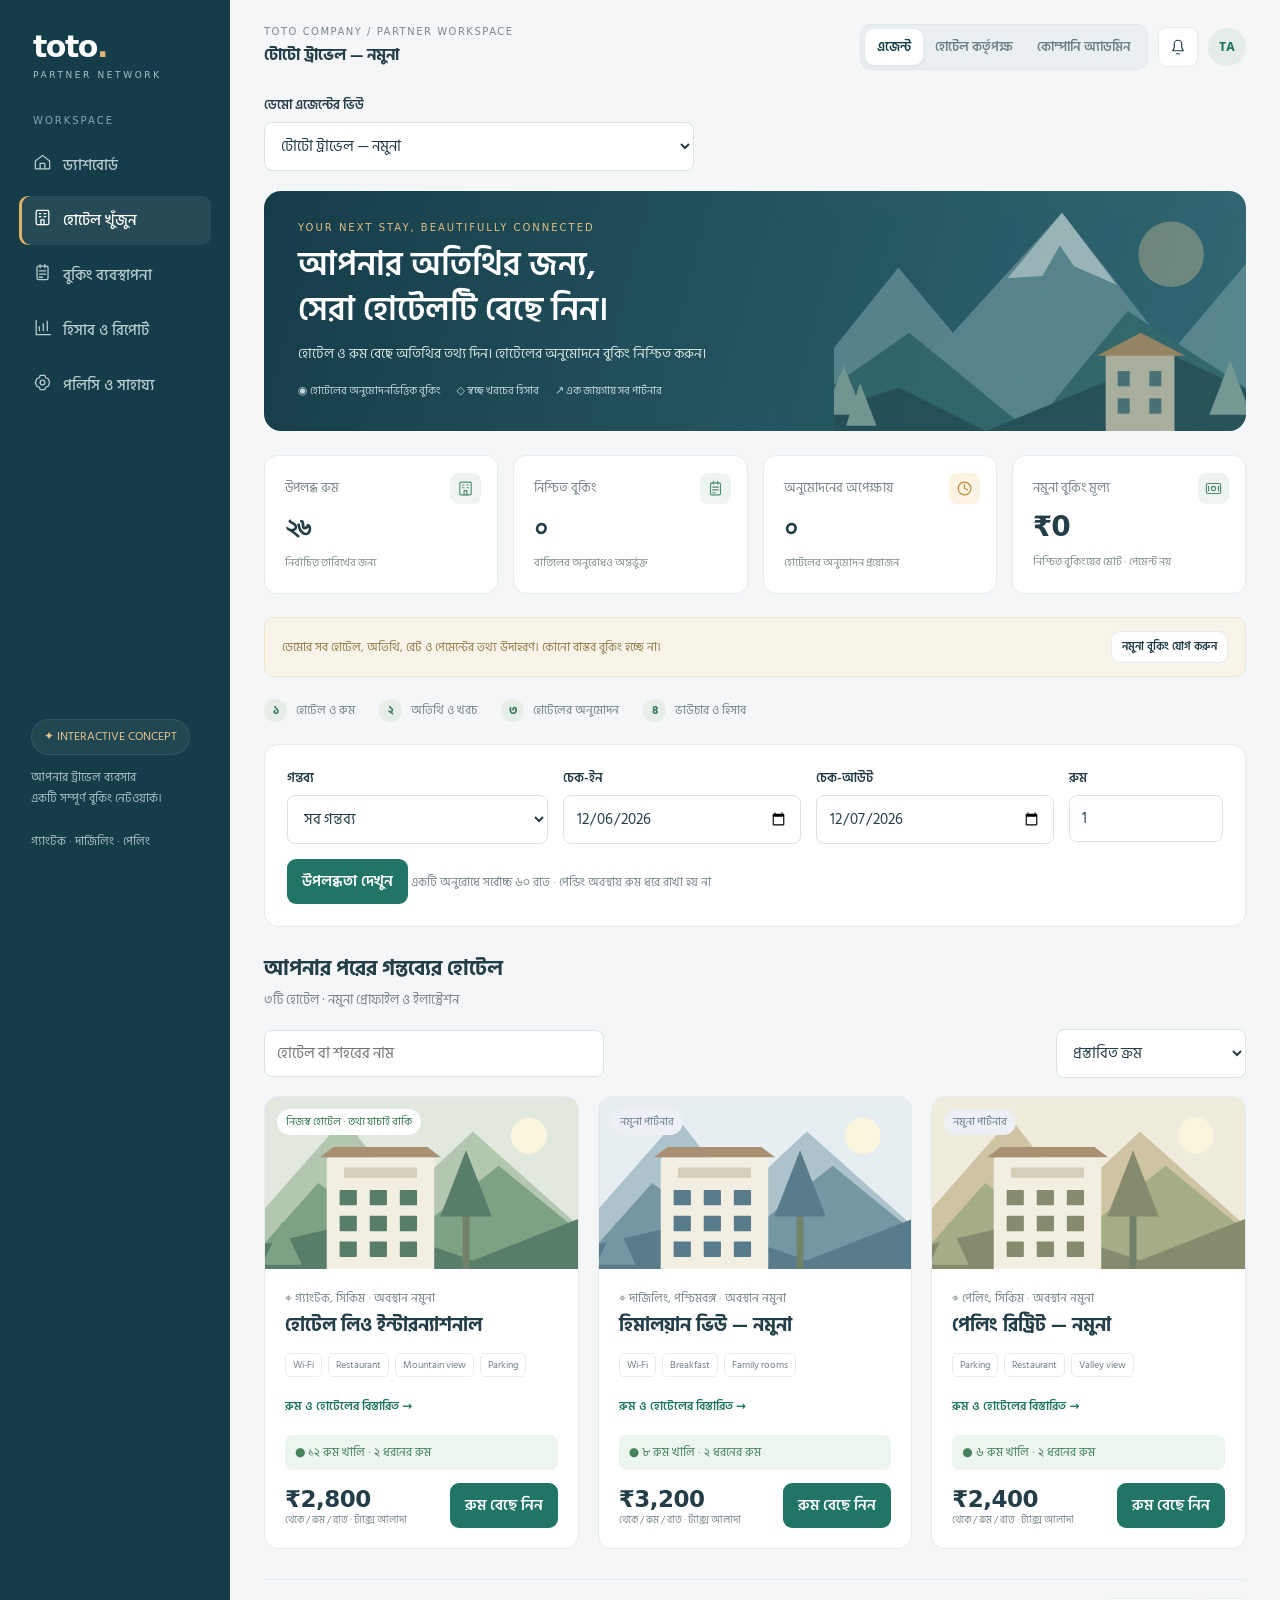
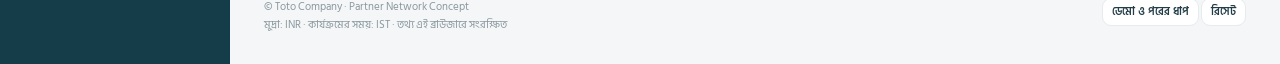
==== commit bffcc3e7: "Add owner-managed Leo hotel contact, gallery and individual room profiles" ====
--- a/demo/index.html
+++ b/demo/index.html
@@ -9,6 +9,7 @@
 @media(max-width:1200px){main{padding:24px}.hotel-grid{grid-template-columns:repeat(2,1fr)}.stats{gap:10px}.stat{padding:16px}.hero h1{font-size:29px}}@media(max-width:960px){.layout{grid-template-columns:190px minmax(0,1fr)}.topbar{align-items:start}.top-controls{flex-wrap:wrap;justify-content:end}.role-switch button{font-size:11px;padding:7px 9px}.stats{grid-template-columns:repeat(2,1fr)}.grid2,.grid-equal{grid-template-columns:1fr}.feature-grid{grid-template-columns:1fr 1fr}.calendar{grid-template-columns:repeat(4,1fr)}.hero-copy{max-width:85%}.hero-art{opacity:.25}}@media(max-width:720px){.layout{display:block}.sidebar{height:auto;position:static;padding:17px 16px;gap:16px}.brand{font-size:26px;padding:0}.brand small{font-size:8px}.nav-caption,.sidebar-foot{display:none}nav{display:flex;overflow:auto;gap:5px}nav button{white-space:nowrap;font-size:12px;padding:9px 11px}nav button svg{width:15px;height:15px}main{padding:20px 16px}.topbar{flex-direction:column;gap:14px}.top-controls{justify-content:start;width:100%}.role-switch{flex:1}.role-switch button{flex:1;font-size:12px}.profile{display:none}.hero{padding:25px;min-height:185px}.hero-copy{max-width:100%}.hero h1{font-size:27px}.hero-art{opacity:.15}.hotel-grid{grid-template-columns:1fr}.search-grid{grid-template-columns:1fr 1fr}.toolbar{grid-template-columns:1fr 1fr}.toolbar>div:first-child{grid-column:1/-1}.journey{gap:10px;font-size:11px}.booking-layout{grid-template-columns:1fr}.quote{position:static}.feature-grid{grid-template-columns:1fr}.calendar{grid-template-columns:repeat(3,1fr)}.section-head{align-items:start}.section-head h2{font-size:19px}.section-head .actions{max-width:180px}.hotel-toolbar input{width:60%}.hotel-toolbar select{width:40%}.room-row .form-grid{grid-template-columns:1fr 1fr}.room-row .form-grid>div:first-child{grid-column:1/-1}.seed-banner{align-items:start}.detail-grid{gap:15px}.hero-meta{gap:10px;flex-wrap:wrap}.child-ages{grid-template-columns:1fr 1fr}.bar-row{grid-template-columns:100px 1fr 45px}.foot{align-items:start}.form-grid{gap:10px}dialog{padding:21px}.stat strong{font-size:25px}.stat-icon{top:13px;right:12px;padding:5px}}
 @media print{body>.layout,body>.toast,body>dialog{display:none!important}body>#details[open]{display:block!important;position:static;max-height:none;width:100%;box-shadow:none;margin:0;padding:0}#details .no-print{display:none!important}.voucher{border:0}.detail-grid{break-inside:avoid}#details::backdrop{display:none}}
 .layout{background:linear-gradient(to right,var(--navy) 230px,var(--bg) 230px)}@media(max-width:960px){.layout{background:linear-gradient(to right,var(--navy) 190px,var(--bg) 190px)}}@media(max-width:720px){.layout{background:var(--bg)}}
+.photo-gallery{display:grid;grid-template-columns:repeat(3,1fr);gap:10px;margin:16px 0}.photo-gallery img{width:100%;height:145px;object-fit:cover;border-radius:9px}.hotel-image img{width:100%;height:100%;object-fit:cover}.physical-rooms{display:grid;grid-template-columns:repeat(2,1fr);gap:14px;margin:17px 0}.physical-room{border:1px solid var(--line);border-radius:11px;padding:16px}.physical-room img{width:100%;height:155px;object-fit:cover;border-radius:8px;margin-bottom:10px}.physical-room h3{font-size:17px;margin:0 0 6px}.contact-links{display:flex;gap:12px;flex-wrap:wrap;margin:15px 0}.contact-links a{color:var(--green);font-size:13px}.source-note{margin:12px 0;font-size:12px;color:var(--muted);line-height:1.8}@media(max-width:600px){.physical-rooms{grid-template-columns:1fr}.photo-gallery{grid-template-columns:1fr 1fr}}
 </style></head><body>
 <div class="layout"><aside class="sidebar"><div class="brand">toto<span>.</span><small>PARTNER NETWORK</small></div><div class="nav-caption">WORKSPACE</div><nav id="navigation"></nav><div class="sidebar-foot"><span class="demo-pill">✦ INTERACTIVE CONCEPT</span><br>আপনার ট্রাভেল ব্যবসার<br>একটি সম্পূর্ণ বুকিং নেটওয়ার্ক।<br><br>গ্যাংটক · দার্জিলিং · পেলিং</div></aside>
 <main><header class="topbar"><div><div class="breadcrumb">TOTO COMPANY / PARTNER WORKSPACE</div><strong id="welcome"></strong></div><div class="top-controls"><div class="role-switch"><button data-role="agent" class="active">এজেন্ট</button><button data-role="owner">হোটেল কর্তৃপক্ষ</button><button data-role="admin">কোম্পানি অ্যাডমিন</button></div><button id="bell" class="ghost icon-btn" aria-label="নোটিফিকেশন"><span id="bellIcon"></span><i class="bell-dot" id="bellDot"></i></button><div class="profile" id="profile">TA</div></div></header>
@@ -27,8 +28,9 @@
 const $=id=>document.getElementById(id),esc=s=>String(s??'').replace(/[&<>"']/g,c=>({'&':'&amp;','<':'&lt;','>':'&gt;','"':'&quot;',"'":'&#39;'}[c])),bn=n=>Number(n).toLocaleString('bn-IN'),money=n=>'₹'+Number(n||0).toLocaleString('en-IN',{maximumFractionDigits:2}),round=n=>Math.round((n+Number.EPSILON)*100)/100;
 const icons={home:'<path d="M3 10 12 3l9 7v10H3z"/><path d="M9 20v-7h6v7"/>',hotel:'<rect x="4" y="3" width="16" height="18" rx="2"/><path d="M8 7h2m4 0h2M8 11h2m4 0h2M10 21v-6h4v6"/>',book:'<rect x="5" y="4" width="14" height="17" rx="2"/><path d="M9 2v4m6-4v4M8 10h8m-8 4h8m-8 4h4"/>',people:'<circle cx="9" cy="8" r="3"/><path d="M3 21v-3a6 6 0 0 1 12 0v3m2-16a3 3 0 0 1 0 6m2 4a5 5 0 0 1 3 4v2"/>',chart:'<path d="M4 3v18h18M8 16v-5m5 5V7m5 9V4"/>',settings:'<circle cx="12" cy="12" r="3"/><path d="m9 3 6 0 1 3 3 1 2 5-2 5-3 1-1 3H9l-1-3-3-1-2-5 2-5 3-1z"/>',bell:'<path d="M5 17h14l-2-4V8a5 5 0 0 0-10 0v5zM10 21h4"/>',cash:'<rect x="2" y="5" width="20" height="14" rx="2"/><circle cx="12" cy="12" r="3"/><path d="M5 9v6m14-6v6"/>',clock:'<circle cx="12" cy="12" r="9"/><path d="M12 6v6l4 2"/>'};const icon=n=>`<svg viewBox="0 0 24 24" fill="none" stroke="currentColor" stroke-width="1.6" stroke-linecap="round" stroke-linejoin="round" aria-hidden="true">${icons[n]||icons.book}</svg>`;
 const key='toto-network-v3',dateString=d=>[d.getFullYear(),String(d.getMonth()+1).padStart(2,'0'),String(d.getDate()).padStart(2,'0')].join('-'),today=dateString(new Date()),addDays=(s,n)=>{const d=new Date(s+'T12:00:00');d.setDate(d.getDate()+n);return dateString(d)},days=(a,b)=>Math.round((new Date(b+'T00:00:00Z')-new Date(a+'T00:00:00Z'))/86400000),when=s=>new Date(s).toLocaleString('bn-IN',{timeZone:'Asia/Kolkata',day:'numeric',month:'short',hour:'2-digit',minute:'2-digit'})+' IST',statusNames={pending:'পেন্ডিং',confirmed:'নিশ্চিত',rejected:'অনুমোদিত নয়',cancelled:'বাতিল',cancellation_requested:'বাতিলের অনুরোধ'},mealNames={room:'শুধু রুম',breakfast:'ব্রেকফাস্টসহ',half:'ব্রেকফাস্ট ও ডিনার',full:'সব খাবারসহ'};
-function initial(){return {version:3,hotels:[{id:1,name:'হোটেল লিও ইন্টারন্যাশনাল',city:'গ্যাংটক',location:'গ্যাংটক, সিকিম · অবস্থান নমুনা',owned:true,color:'green',amenities:['Wi-Fi','Restaurant','Mountain view','Parking'],description:'পাহাড়ের শহরে স্বাচ্ছন্দ্যময় থাকার অভিজ্ঞতা। পরিবার ও গ্রুপ বুকিংয়ের জন্য নমুনা রুমের বিকল্প। ছবিটি ডেমোর ইলাস্ট্রেশন।',checkin:'14:00',checkout:'11:00',childFree:5,childFee:500,meals:{room:0,breakfast:250,half:600,full:900},tax:12,cancelPolicy:'নমুনা শর্ত: চেক-ইনের ৭২ ঘণ্টা আগে বাতিলের অনুরোধ করুন। চার্জ ও ফেরত হোটেলের অনুমোদন সাপেক্ষে।',rooms:[{id:'standard',name:'Standard Double',total:8,rate:2800,adults:2,children:2},{id:'family',name:'Family Room',total:4,rate:4200,adults:3,children:2}],overrides:{}},{id:2,name:'হিমালয়ান ভিউ — নমুনা',city:'দার্জিলিং',location:'দার্জিলিং, পশ্চিমবঙ্গ · অবস্থান নমুনা',color:'blue',amenities:['Wi-Fi','Breakfast','Family rooms'],description:'শান্ত পাহাড়ি পরিবেশের একটি কাল্পনিক পার্টনার হোটেল। সমস্ত তথ্য নমুনা।',checkin:'14:00',checkout:'11:00',childFree:5,childFee:450,meals:{room:0,breakfast:300,half:650,full:950},tax:12,cancelPolicy:'নমুনা শর্ত: চেক-ইনের ৪৮ ঘণ্টা আগে বাতিলের অনুরোধ করুন। চার্জ ও ফেরত হোটেলের অনুমোদন সাপেক্ষে।',rooms:[{id:'standard',name:'Deluxe Double',total:5,rate:3200,adults:2,children:2},{id:'family',name:'Family Suite',total:3,rate:4800,adults:3,children:2}],overrides:{}},{id:3,name:'পেলিং রিট্রিট — নমুনা',city:'পেলিং',location:'পেলিং, সিকিম · অবস্থান নমুনা',color:'gold',amenities:['Parking','Restaurant','Valley view'],description:'প্রকৃতির কাছাকাছি থাকার একটি কাল্পনিক হোটেল। এই প্রোফাইল শুধু ডেমোর জন্য।',checkin:'13:00',checkout:'11:00',childFree:5,childFee:400,meals:{room:0,breakfast:200,half:500,full:800},tax:12,cancelPolicy:'নমুনা শর্ত: চেক-ইনের ৭২ ঘণ্টা আগে বাতিলের অনুরোধ করুন। চার্জ ও ফেরত হোটেলের অনুমোদন সাপেক্ষে।',rooms:[{id:'standard',name:'Valley Double',total:4,rate:2400,adults:2,children:2},{id:'family',name:'Family Room',total:2,rate:3600,adults:3,children:2}],overrides:{}}],agents:[{id:1,name:'টোটো ট্রাভেল — নমুনা',contact:'অমিত সেন',phone:'9800000000',commission:8,status:'active'},{id:2,name:'হিল ট্রেইলস — নমুনা',contact:'রিয়া দাস',phone:'9811111111',commission:7,status:'active'},{id:3,name:'বেঙ্গল হলিডেজ — নমুনা',contact:'সুমন রায়',phone:'9822222222',commission:8,status:'active'}],bookings:[],payments:[],readAt:0,sampleLoaded:false}}
+function initial(){return {version:3,hotels:[{id:1,name:'হোটেল লিও ইন্টারন্যাশনাল',city:'গ্যাংটক',location:'গ্যাংটক, সিকিম · অবস্থান নমুনা',owned:true,realIdentity:true,address:'',phone:'',website:'',maps:'',photos:[],individualRooms:[],profileSource:'হোটেলের নাম ও শহর মালিকের দেওয়া। ছবি, ফোন, ঠিকানা ও প্রকৃত রুমের তালিকা যাচাই বাকি।',color:'green',amenities:['Wi-Fi','Restaurant','Mountain view','Parking'],description:'গ্যাংটকে অবস্থিত হোটেল লিও ইন্টারন্যাশনাল—মালিকের নিশ্চিত করা নাম ও শহর। প্রকাশিত ঠিকানা, ছবি, ফোন ও আসল রুমের তালিকা যাচাই বাকি। রুমের ধরন, সংখ্যা, সুবিধা ও রেট আপাতত নমুনা।',checkin:'14:00',checkout:'11:00',childFree:5,childFee:500,meals:{room:0,breakfast:250,half:600,full:900},tax:12,cancelPolicy:'নমুনা শর্ত: চেক-ইনের ৭২ ঘণ্টা আগে বাতিলের অনুরোধ করুন। চার্জ ও ফেরত হোটেলের অনুমোদন সাপেক্ষে।',rooms:[{id:'standard',name:'Standard Double',total:8,rate:2800,adults:2,children:2},{id:'family',name:'Family Room',total:4,rate:4200,adults:3,children:2}],overrides:{}},{id:2,name:'হিমালয়ান ভিউ — নমুনা',city:'দার্জিলিং',location:'দার্জিলিং, পশ্চিমবঙ্গ · অবস্থান নমুনা',photos:[],individualRooms:[],color:'blue',amenities:['Wi-Fi','Breakfast','Family rooms'],description:'শান্ত পাহাড়ি পরিবেশের একটি কাল্পনিক পার্টনার হোটেল। সমস্ত তথ্য নমুনা।',checkin:'14:00',checkout:'11:00',childFree:5,childFee:450,meals:{room:0,breakfast:300,half:650,full:950},tax:12,cancelPolicy:'নমুনা শর্ত: চেক-ইনের ৪৮ ঘণ্টা আগে বাতিলের অনুরোধ করুন। চার্জ ও ফেরত হোটেলের অনুমোদন সাপেক্ষে।',rooms:[{id:'standard',name:'Deluxe Double',total:5,rate:3200,adults:2,children:2},{id:'family',name:'Family Suite',total:3,rate:4800,adults:3,children:2}],overrides:{}},{id:3,name:'পেলিং রিট্রিট — নমুনা',city:'পেলিং',location:'পেলিং, সিকিম · অবস্থান নমুনা',photos:[],individualRooms:[],color:'gold',amenities:['Parking','Restaurant','Valley view'],description:'প্রকৃতির কাছাকাছি থাকার একটি কাল্পনিক হোটেল। এই প্রোফাইল শুধু ডেমোর জন্য।',checkin:'13:00',checkout:'11:00',childFree:5,childFee:400,meals:{room:0,breakfast:200,half:500,full:800},tax:12,cancelPolicy:'নমুনা শর্ত: চেক-ইনের ৭২ ঘণ্টা আগে বাতিলের অনুরোধ করুন। চার্জ ও ফেরত হোটেলের অনুমোদন সাপেক্ষে।',rooms:[{id:'standard',name:'Valley Double',total:4,rate:2400,adults:2,children:2},{id:'family',name:'Family Room',total:2,rate:3600,adults:3,children:2}],overrides:{}}],agents:[{id:1,name:'টোটো ট্রাভেল — নমুনা',contact:'অমিত সেন',phone:'9800000000',commission:8,status:'active'},{id:2,name:'হিল ট্রেইলস — নমুনা',contact:'রিয়া দাস',phone:'9811111111',commission:7,status:'active'},{id:3,name:'বেঙ্গল হলিডেজ — নমুনা',contact:'সুমন রায়',phone:'9822222222',commission:8,status:'active'}],bookings:[],payments:[],readAt:0,sampleLoaded:false}}
 let state=initial();try{const saved=JSON.parse(localStorage.getItem(key));if(saved?.version===3)state=saved;else{const legacy=JSON.parse(localStorage.getItem('toto-demo-v1'));if(legacy?.bookings?.length){state.bookings=legacy.bookings.map(b=>({...b,roomType:'standard',roomName:'পুরোনো ডেমোর রুম',agent:1,adults:b.adults||2,children:b.children||0,childAges:b.childAges||[],quote:{base:b.total,meals:0,child:0,tax:0,total:b.total,commission:0,taxRate:0},mealPlan:'room',createdAt:b.createdAt||new Date().toISOString(),history:b.history||[],legacy:true}));for(const old of legacy.hotels||[]){const h=state.hotels.find(h=>h.id===old.id);if(h){h.name=old.name;h.rooms=[{id:'standard',name:'পুরোনো ডেমোর রুম',total:old.rooms,rate:old.rate,adults:3,children:2}]}}}}}catch{}
+state.hotels.forEach(h=>{h.individualRooms=h.individualRooms||[];h.photos=h.photos||[]});
 let role='agent',page='hotels',agentId=1,ownerId=1,filterStatus='all',search='',sort='latest',selectedHotel=null,actionBooking=null,actionMode=null,paymentBooking=null,timer;let criteria={city:'all',start:today,end:addDays(today,1),rooms:1,text:'',sort:'recommended'};
 const hotel=id=>state.hotels.find(h=>h.id===Number(id)),agent=id=>state.agents.find(a=>a.id===Number(id)),scoped=()=>state.bookings.filter(b=>role==='admin'||(role==='owner'?b.hotel===ownerId:b.agent===agentId)),paid=b=>round(state.payments.filter(p=>p.booking===b.id).reduce((sum,p)=>sum+p.amount,0)),outstanding=b=>Math.max(0,round((b.quote?.total??b.total)-paid(b))),active=b=>['confirmed','cancellation_requested'].includes(b.status),uuid=()=>typeof crypto.randomUUID==='function'?crypto.randomUUID().slice(0,8).toUpperCase():Date.now().toString(36).toUpperCase()+Math.random().toString(36).slice(2,5).toUpperCase();
 function persist(){try{localStorage.setItem(key,JSON.stringify(state))}catch{toast('ব্রাউজারে সংরক্ষণ করা যায়নি; পরিবর্তন শুধু এই সেশনে থাকবে।')}}function toast(msg){$('toast').textContent=msg;$('toast').classList.remove('hidden');clearTimeout(timer);timer=setTimeout(()=>$('toast').classList.add('hidden'),4500)}function history(b,label){b.history=b.history||[];b.history.push({label,time:new Date().toISOString()})}
@@ -37,11 +39,12 @@
 function badge(status){return `<span class="badge ${esc(status)}">${statusNames[status]||esc(status)}</span>`}function stat(label,value,caption,type='book',gold=false){return `<div class="stat ${gold?'gold':''}"><span class="stat-label">${label}</span><span class="stat-icon">${icon(type)}</span><strong>${value}</strong><small>${caption}</small></div>`}
 function art(h){const colors=h.color==='blue'?['#e6eef2','#acc3cc','#7497a3','#597c8d']:h.color==='gold'?['#f0ecdd','#cec4a3','#a4ad87','#858b6c']:['#e1e9df','#b3c6b0','#7da184','#587d68'];return `<svg viewBox="0 0 400 200" preserveAspectRatio="xMidYMid slice" aria-label="নমুনা হোটেল ইলাস্ট্রেশন" role="img"><rect width="400" height="200" fill="${colors[0]}"/><circle cx="325" cy="45" r="21" fill="#faf5dd"/><path d="M0 150 110 25 180 115 260 40 400 165V200H0Z" fill="${colors[1]}"/><path d="M0 190 80 100 175 170 290 80 400 170V200H0Z" fill="${colors[2]}"/><path d="M0 200V175L130 145 260 190 400 135V200Z" fill="${colors[3]}"/><rect x="90" y="70" width="125" height="135" rx="3" fill="#f2eee2"/><rect x="110" y="82" width="85" height="12" fill="#d5cfba"/>${[0,1,2].map(x=>[0,1,2].map(y=>`<rect x="${105+x*35}" y="${108+y*30}" width="20" height="18" rx="1" fill="${colors[3]}"/>`).join('')).join('')}<path d="M82 70H223L207 58H98Z" fill="#a99073"/><rect x="248" y="114" width="8" height="90" fill="#71816a"/><path d="M252 62L222 139H282Z" fill="${colors[3]}"/><path d="M38 145L15 195H61Z" fill="${colors[2]}"/></svg>`}
 function render(){const navItems=[['dashboard','home','ড্যাশবোর্ড'],['hotels','hotel',role==='owner'?'হোটেল ও রুম':'হোটেল খুঁজুন'],['bookings','book','বুকিং ব্যবস্থাপনা'],...(role==='admin'?[['agents','people','এজেন্ট নেটওয়ার্ক']]:[]),['reports','chart','হিসাব ও রিপোর্ট'],['settings','settings','পলিসি ও সাহায্য']];if(!navItems.some(n=>n[0]===page))page='dashboard';$('navigation').innerHTML=navItems.map(([id,i,label])=>`<button data-page="${id}" class="${page===id?'active':''}">${icon(i)}${label}</button>`).join('');document.querySelectorAll('[data-role]').forEach(b=>b.classList.toggle('active',b.dataset.role===role));$('context').classList.toggle('hidden',role==='admin');$('contextLabel').textContent=role==='owner'?'ডেমো হোটেল কর্তৃপক্ষের ভিউ':'ডেমো এজেন্টের ভিউ';const options=role==='owner'?state.hotels:state.agents;$('contextSelect').innerHTML=options.map(o=>`<option value="${o.id}" ${o.id===(role==='owner'?ownerId:agentId)?'selected':''}>${esc(o.name)}</option>`).join('');$('welcome').textContent=role==='admin'?'স্বাগতম, প্রবীরবাবু · কোম্পানি অ্যাডমিন':role==='owner'?hotel(ownerId).name:agent(agentId).name;$('profile').textContent=role==='admin'?'PD':role==='owner'?'HT':'TA';$('heroLabel').textContent=role==='admin'?'ONE NETWORK. COMPLETE VISIBILITY.':role==='owner'?'YOUR HOTEL. YOUR OPERATIONS.':'YOUR NEXT STAY, BEAUTIFULLY CONNECTED';$('heroTitle').innerHTML=role==='admin'?'আপনার পুরো নেটওয়ার্ক,<br>এক নজরে, এক জায়গায়।':role==='owner'?'হোটেলের প্রতিটি বুকিং,<br>এবার আরও গুছিয়ে।':'আপনার অতিথির জন্য,<br>সেরা হোটেলটি বেছে নিন।';$('heroText').textContent=role==='admin'?'হোটেল, এজেন্ট, বুকিং, নমুনা পেমেন্ট ও কমিশনের হিসাব একসঙ্গে দেখুন।':role==='owner'?'রুমের উপলব্ধতা ও রেট আপডেট করুন। অনুরোধ যাচাই করে বুকিং নিশ্চিত করুন।':'হোটেল ও রুম বেছে অতিথির তথ্য দিন। হোটেলের অনুমোদনে বুকিং নিশ্চিত করুন।';const bs=scoped(),confirmed=bs.filter(active),pending=bs.filter(b=>b.status==='pending');$('stats').innerHTML=stat(role==='admin'?'পার্টনার হোটেল':'উপলব্ধ রুম',role==='admin'?bn(state.hotels.length):bn((role==='owner'?[hotel(ownerId)]:state.hotels).reduce((sum,h)=>sum+totalAvailable(h),0)),role==='admin'?'ডেমো হোটেল নেটওয়ার্ক':'নির্বাচিত তারিখের জন্য','hotel')+stat('নিশ্চিত বুকিং',bn(confirmed.length),'বাতিলের অনুরোধও অন্তর্ভুক্ত','book')+stat('অনুমোদনের অপেক্ষায়',bn(pending.length),'হোটেলের অনুমোদন প্রয়োজন','clock',true)+stat('নমুনা বুকিং মূল্য',money(confirmed.reduce((sum,b)=>sum+b.quote.total,0)),'নিশ্চিত বুকিংয়ের মোট · পেমেন্ট নয়','cash');$('bellIcon').innerHTML=icon('bell');$('bellDot').classList.toggle('hidden',!bs.some(b=>(b.history||[]).some(h=>new Date(h.time).getTime()>state.readAt)));$('loadSamples').textContent=state.sampleLoaded?'নমুনা বুকিং যোগ করা হয়েছে':'নমুনা বুকিং যোগ করুন';$('loadSamples').disabled=state.sampleLoaded;const views={hotels:role==='owner'?ownerView:hotelView,dashboard:dashboardView,bookings:bookingView,agents:agentView,reports:reportView,settings:settingsView};$('content').innerHTML=views[page]();}
-function hotelCard(h){const stock=totalAvailable(h),can=h.rooms.some(r=>roomAvailable(h,r,criteria.start,criteria.end)>=criteria.rooms),rate=Math.min(...h.rooms.map(r=>dayRate(h,r,criteria.start)));return `<article class="hotel"><div class="hotel-image">${art(h)}<span class="badge ${h.owned?'':'neutral'}">${h.owned?'নিজস্ব হোটেল':'নমুনা পার্টনার'}</span></div><div class="hotel-body"><div class="location">⌖ ${esc(h.location)}</div><h3>${esc(h.name)}</h3><div class="amenities">${h.amenities.map(a=>`<span>${esc(a)}</span>`).join('')}</div><button class="link-button" data-hotel-detail="${h.id}">রুম ও হোটেলের বিস্তারিত →</button><div class="availability">● ${bn(stock)} রুম খালি · ${bn(h.rooms.length)} ধরনের রুম</div><div class="hotel-bottom"><div class="price">${money(rate)}<small>থেকে / রুম / রাত · ট্যাক্স আলাদা</small></div><button data-book="${h.id}" ${!can||role!=='agent'?'disabled':''}>${role==='admin'?'এজেন্ট ভিউতে বুক করুন':can?'রুম বেছে নিন':'উপলব্ধ নয়'}</button></div></div></article>`}
+function hotelMedia(h){return h.photos?.length?`<img src="${esc(h.photos[0])}" alt="${esc(h.name)} — মালিকের দেওয়া ছবি" loading="lazy">`:art(h)}
+function hotelCard(h){const stock=totalAvailable(h),can=h.rooms.some(r=>roomAvailable(h,r,criteria.start,criteria.end)>=criteria.rooms),rate=Math.min(...h.rooms.map(r=>dayRate(h,r,criteria.start)));return `<article class="hotel"><div class="hotel-image">${hotelMedia(h)}<span class="badge ${h.owned?'':'neutral'}">${h.owned?'নিজস্ব হোটেল · তথ্য যাচাই বাকি':'নমুনা পার্টনার'}</span></div><div class="hotel-body"><div class="location">⌖ ${esc(h.address||h.location)}</div><h3>${esc(h.name)}</h3><div class="amenities">${h.amenities.map(a=>`<span>${esc(a)}</span>`).join('')}</div><button class="link-button" data-hotel-detail="${h.id}">রুম ও হোটেলের বিস্তারিত →</button><div class="availability">● ${bn(stock)} রুম খালি · ${bn(h.rooms.length)} ধরনের রুম</div><div class="hotel-bottom"><div class="price">${money(rate)}<small>থেকে / রুম / রাত · ট্যাক্স আলাদা</small></div><button data-book="${h.id}" ${!can||role!=='agent'?'disabled':''}>${role==='admin'?'এজেন্ট ভিউতে বুক করুন':can?'রুম বেছে নিন':'উপলব্ধ নয়'}</button></div></div></article>`}
 function hotelView(){let hs=state.hotels.filter(h=>(criteria.city==='all'||h.city===criteria.city)&&[h.name,h.city].some(s=>s.toLowerCase().includes(criteria.text.toLowerCase())));if(criteria.sort==='price')hs.sort((a,b)=>Math.min(...a.rooms.map(r=>dayRate(a,r,criteria.start)))-Math.min(...b.rooms.map(r=>dayRate(b,r,criteria.start))));return `<div class="journey"><span><b>১</b> হোটেল ও রুম</span><span><b>২</b> অতিথি ও খরচ</span><span><b>৩</b> হোটেলের অনুমোদন</span><span><b>৪</b> ভাউচার ও হিসাব</span></div><div class="panel search-panel"><form id="searchForm" class="search-grid"><div><label for="city">গন্তব্য</label><select id="city"><option value="all">সব গন্তব্য</option>${[...new Set(state.hotels.map(h=>h.city))].map(c=>`<option ${criteria.city===c?'selected':''}>${esc(c)}</option>`).join('')}</select></div><div><label for="checkin">চেক-ইন</label><input type="date" id="checkin" value="${criteria.start}" min="${today}" required></div><div><label for="checkout">চেক-আউট</label><input type="date" id="checkout" value="${criteria.end}" min="${addDays(criteria.start,1)}" required></div><div><label for="rooms">রুম</label><input type="number" id="rooms" min="1" max="20" required value="${criteria.rooms}"></div><div class="full"><button>উপলব্ধতা দেখুন</button> <span class="muted tiny">একটি অনুরোধে সর্বোচ্চ ৬০ রাত · পেন্ডিং অবস্থায় রুম ধরে রাখা হয় না</span></div></form></div><div class="section-head"><div><h2>আপনার পরের গন্তব্যের হোটেল</h2><p>${bn(hs.length)}টি হোটেল · নমুনা প্রোফাইল ও ইলাস্ট্রেশন</p></div></div><div class="hotel-toolbar"><input id="hotelSearch" type="search" aria-label="হোটেল খুঁজুন" placeholder="হোটেল বা শহরের নাম" value="${esc(criteria.text)}"><select id="hotelSort" aria-label="হোটেল সাজান"><option value="recommended">প্রস্তাবিত ক্রম</option><option value="price" ${criteria.sort==='price'?'selected':''}>কম রেট আগে</option></select></div><div class="hotel-grid">${hs.map(hotelCard).join('')||'<div class="panel empty full">এই অনুসন্ধানে হোটেল পাওয়া যায়নি।</div>'}</div>`}
 function recentActivity(){return scoped().flatMap(b=>(b.history||[]).map(h=>({...h,booking:b.id}))).sort((a,b)=>b.time.localeCompare(a.time)).slice(0,5)}function dashboardView(){const bs=scoped(),pending=bs.filter(b=>b.status==='pending'),arrivals=bs.filter(b=>active(b)&&b.start>=today).sort((a,b)=>a.start.localeCompare(b.start)).slice(0,4);return `<div class="section-head"><div><h2>আজকের কাজ, এক নজরে</h2><p>ডেমো অপারেশনস · ${esc(today)}</p></div><button data-go="bookings">বুকিং দেখুন →</button></div><div class="grid2"><div class="stack"><div class="panel"><div class="row-head"><h3>অনুমোদনের অপেক্ষায়</h3><span class="badge pending">${bn(pending.length)} অনুরোধ</span></div>${pending.length?`<div class="table-wrap"><table><thead><tr><th>অতিথি ও হোটেল</th><th>চেক-ইন</th><th>রুম</th><th></th></tr></thead><tbody>${pending.slice(0,4).map(b=>`<tr><td>${esc(b.guest)}<small>${esc(b.hotelName)}</small></td><td>${b.start}</td><td>${bn(b.rooms)}</td><td><button class="ghost" data-detail="${b.id}">দেখুন</button></td></tr>`).join('')}</tbody></table></div>`:'<div class="empty">সব আপ টু ডেট। নতুন পেন্ডিং অনুরোধ নেই।</div>'}</div><div class="panel"><div class="row-head"><h3>আগামী চেক-ইন</h3><span class="muted tiny">নিশ্চিত বুকিং</span></div>${arrivals.length?`<div class="table-wrap"><table><tbody>${arrivals.map(b=>`<tr><td>${esc(b.guest)}<small>${esc(b.hotelName)} · ${esc(b.roomName)}</small></td><td>${b.start}</td><td>${badge(b.status)}</td></tr>`).join('')}</tbody></table></div>`:'<div class="empty">আগামী চেক-ইনের বুকিং নেই।</div>'}</div></div><div class="stack"><div class="panel"><div class="row-head"><h3>বুকিংয়ের অবস্থা</h3><span class="muted tiny">এই ভিউয়ের তথ্য</span></div><div class="bar-chart">${['pending','confirmed','cancellation_requested','cancelled','rejected'].map(status=>{const count=bs.filter(b=>b.status===status).length;return `<div class="bar-row"><span>${statusNames[status]}</span><div class="bar-track"><div class="bar-fill ${status==='pending'?'gold':''}" style="width:${bs.length?count/bs.length*100:0}%"></div></div><strong>${bn(count)}</strong></div>`}).join('')}</div></div><div class="panel"><h3 style="font-size:16px">সাম্প্রতিক কাজ</h3><div class="activity">${recentActivity().map(a=>`<div class="activity-item"><i></i><div>${esc(a.label)}<small>${esc(a.booking)} · ${when(a.time)}</small></div></div>`).join('')||'<p class="muted tiny">এখনও কোনো কাজের ইতিহাস নেই।</p>'}</div></div></div></div>`}
 function bookingView(){const bs=scoped().filter(b=>(filterStatus==='all'||b.status===filterStatus)&&[b.id,b.guest,b.phone,b.hotelName,agent(b.agent)?.name].some(s=>String(s||'').toLowerCase().includes(search.toLowerCase()))).sort((a,b)=>sort==='arrival'?a.start.localeCompare(b.start):b.createdAt.localeCompare(a.createdAt));return `<div class="section-head"><div><h2>বুকিং ব্যবস্থাপনা</h2><p>${role==='admin'?'সব হোটেল ও এজেন্ট':role==='owner'?'শুধু আপনার হোটেল':'শুধু নির্বাচিত এজেন্ট'} · ${bn(bs.length)}টি রেকর্ড</p></div><div class="actions"><button class="ghost" data-export="bookings">CSV ডাউনলোড</button>${role==='agent'?'<button data-go="hotels">+ নতুন বুকিং</button>':''}</div></div><div class="panel"><div class="toolbar"><div><label for="bookingSearch">বুকিং খুঁজুন</label><input id="bookingSearch" type="search" placeholder="অতিথি, ফোন, হোটেল বা বুকিং আইডি" value="${esc(search)}"></div><div><label for="bookingSort">সাজান</label><select id="bookingSort"><option value="latest">নতুন অনুরোধ আগে</option><option value="arrival" ${sort==='arrival'?'selected':''}>চেক-ইনের তারিখ</option></select></div><div><label>তথ্যের পরিধি</label><div class="info" style="padding:10px">${role==='admin'?'কোম্পানির সব বুকিং':role==='owner'?'নিজ হোটেলের বুকিং':'নিজ এজেন্সির বুকিং'}</div></div></div><div class="tabs">${[['all','সব বুকিং'],...Object.entries(statusNames)].map(([status,label])=>`<button data-filter="${status}" class="${filterStatus===status?'active':''}">${label}</button>`).join('')}</div><div class="table-wrap"><table class="bookings-table"><thead><tr><th>বুকিং / অতিথি</th><th>হোটেল / রুম</th><th>তারিখ / অতিথি</th><th>মোট / বাকি</th><th>অবস্থা</th><th>অ্যাকশন</th></tr></thead><tbody id="bookingRows">${bs.map(b=>`<tr><td><strong>${esc(b.id)}</strong><small>${esc(b.guest)}</small><small>${esc(b.phone)}</small><small>${esc(agent(b.agent)?.name||'পুরোনো এজেন্ট')}</small></td><td><div class="truncated">${esc(b.hotelName)}</div><small>${esc(b.roomName)} · ${bn(b.rooms)} রুম</small></td><td>${b.start}<small>${b.end} পর্যন্ত</small><small>${bn(b.adults)} প্রাপ্তবয়স্ক · ${bn(b.children)} শিশু</small></td><td><strong>${money(b.quote.total)}</strong><small>বাকি ${money(outstanding(b))}</small><small>${paid(b)>0?'নমুনা পেমেন্ট এন্ট্রি আছে':'পেমেন্ট নেওয়া হয়নি'}</small></td><td>${badge(b.status)}</td><td><button class="ghost" data-detail="${b.id}">বিস্তারিত</button>${b.status==='confirmed'?` <button class="ghost" data-voucher="${b.id}">ভাউচার</button>`:''}<br>${role==='owner'&&b.status==='pending'?`<button data-approve="${b.id}">অনুমোদন</button> <button class="ghost" data-action="reject" data-id="${b.id}">প্রত্যাখ্যান</button>`:''}${role==='owner'&&b.status==='cancellation_requested'?`<button data-action="acceptCancellation" data-id="${b.id}">বাতিল অনুমোদন</button> <button class="ghost" data-action="declineCancellation" data-id="${b.id}">বহাল রাখুন</button>`:''}${role==='agent'&&b.status==='pending'?`<button class="ghost" data-action="withdraw" data-id="${b.id}">অনুরোধ বাতিল</button>`:''}${role==='agent'&&b.status==='confirmed'?`<button class="ghost" data-action="requestCancellation" data-id="${b.id}">বাতিলের অনুরোধ</button>`:''}${['agent','admin'].includes(role)&&b.status==='confirmed'&&outstanding(b)>0?` <button class="ghost" data-payment="${b.id}">নমুনা পেমেন্ট</button>`:''}</td></tr>`).join('')}</tbody></table></div>${!bs.length?'<div class="empty">কোনো বুকিং পাওয়া যায়নি। নতুন বুকিং করুন বা ফিল্টার বদলান।</div>':''}</div><div class="info bottom-note">পেন্ডিং অবস্থায় রুম নিশ্চিত নয়। নিশ্চিত বুকিং বাতিল করতে হোটেলের অনুমোদন লাগে। বাতিলের অনুরোধ চলাকালীন রুম সংরক্ষিত থাকে।</div>`}
-function ownerView(){const h=hotel(ownerId),r=h.rooms[0];return `<div class="section-head"><div><h2>রুম, রেট ও উপলব্ধতা</h2><p>নমুনা রেট ও রুমের ধরন · নির্বাচিত হোটেলের তথ্য</p></div><button class="ghost" data-hotel-detail="${h.id}">এজেন্ট কী দেখবেন</button></div><div class="panel"><div class="row-head"><h3>আগামী ৭ দিন · প্রতি রাতের খালি রুম</h3><span class="muted tiny">নিশ্চিত বুকিং গণনা করা হয়েছে</span></div><div class="calendar" style="margin-top:18px">${Array.from({length:7},(_,i)=>{const d=addDays(today,i),free=totalAvailable(h,d,addDays(d,1));return `<div class="day ${free===0?'closed':''}"><small>${new Date(d+'T12:00:00').toLocaleDateString('bn-IN',{day:'numeric',month:'short'})}</small><strong>${bn(free)}</strong><small>রুম খালি</small></div>`}).join('')}</div></div><div class="grid-equal" style="margin-top:20px"><form id="hotelForm" class="panel"><h3 style="font-size:17px">হোটেলের প্রোফাইল</h3><div class="form-grid"><div class="full"><label for="hotelName">হোটেলের নাম</label><input id="hotelName" value="${esc(h.name)}" maxlength="100" required></div><div><label for="hotelIn">চেক-ইন সময়</label><input id="hotelIn" type="time" value="${h.checkin}" required></div><div><label for="hotelOut">চেক-আউট সময়</label><input id="hotelOut" type="time" value="${h.checkout}" required></div><div><label for="childFree">বিনা চার্জে শিশুর সর্বোচ্চ বয়স</label><input id="childFree" type="number" min="0" max="17" value="${h.childFree}" required></div><div><label for="childFee">এর বেশি বয়সে প্রতি শিশু/রাত ₹</label><input id="childFee" type="number" min="0" max="100000" value="${h.childFee}" required></div><div class="full"><label for="cancelPolicy">বাতিলের পলিসি</label><textarea id="cancelPolicy" maxlength="500" required>${esc(h.cancelPolicy)}</textarea></div></div><div class="actions"><button>প্রোফাইল সংরক্ষণ</button></div></form><div class="panel"><h3 style="font-size:17px">রুমের মূল রেট ও ইনভেন্টরি</h3>${h.rooms.map(room=>`<form class="room-row" data-room-form="${room.id}"><div class="form-grid"><div><label>রুমের ধরন</label><input name="name" value="${esc(room.name)}" maxlength="60" required></div><div><label>মোট রুম</label><input name="total" type="number" min="0" max="1000" value="${room.total}" required></div><div><label>প্রতি রাত ₹</label><input name="rate" type="number" min="1" max="1000000" value="${room.rate}" required></div></div><p class="muted tiny" style="margin:10px 0">প্রতি রুমে সর্বোচ্চ ${bn(room.adults)} প্রাপ্তবয়স্ক ও ${bn(room.children)} শিশু</p><button class="ghost">আপডেট</button></form>`).join('')}</div></div><form class="panel" id="overrideForm" style="margin-top:20px"><h3 style="font-size:17px">নির্দিষ্ট তারিখে রেট / রুম / Stop sale</h3><div class="search-grid"><div><label for="overrideRoom">রুমের ধরন</label><select id="overrideRoom">${h.rooms.map(r=>`<option value="${r.id}">${esc(r.name)}</option>`).join('')}</select></div><div><label for="overrideDate">তারিখ</label><input id="overrideDate" type="date" min="${today}" value="${today}" required></div><div><label for="overrideTotal">বিক্রয়যোগ্য মোট রুম</label><input id="overrideTotal" type="number" min="0" max="1000" value="${dayStock(h,r,today)}" required></div><div><label for="overrideRate">প্রতি রাত ₹</label><input id="overrideRate" type="number" min="1" max="1000000" value="${dayRate(h,r,today)}" required></div></div><label class="check-label"><input id="stopSale" type="checkbox" ${h.overrides?.[r.id+'|'+today]?.closed?'checked':''}><span>এই রুমের ধরনে এই তারিখে নতুন বুকিং বন্ধ রাখুন (Stop sale)</span></label><div class="actions"><button type="button" id="removeOverride" class="ghost">এই তারিখের ব্যতিক্রম সরান</button><button>তারিখের সেটিং সংরক্ষণ</button></div><p class="muted tiny">রুমের মোট সংখ্যা নিশ্চিত বুকিংয়ের নিচে নামানো যাবে না। Stop sale পুরোনো নিশ্চিত বুকিং বাতিল করে না।</p></form>`}
+function ownerView(){const h=hotel(ownerId),r=h.rooms[0];return `<div class="section-head"><div><h2>রুম, রেট ও উপলব্ধতা</h2><p>নমুনা রেট ও রুমের ধরন · নির্বাচিত হোটেলের তথ্য</p></div><button class="ghost" data-hotel-detail="${h.id}">এজেন্ট কী দেখবেন</button></div><div class="panel"><div class="row-head"><h3>আগামী ৭ দিন · প্রতি রাতের খালি রুম</h3><span class="muted tiny">নিশ্চিত বুকিং গণনা করা হয়েছে</span></div><div class="calendar" style="margin-top:18px">${Array.from({length:7},(_,i)=>{const d=addDays(today,i),free=totalAvailable(h,d,addDays(d,1));return `<div class="day ${free===0?'closed':''}"><small>${new Date(d+'T12:00:00').toLocaleDateString('bn-IN',{day:'numeric',month:'short'})}</small><strong>${bn(free)}</strong><small>রুম খালি</small></div>`}).join('')}</div></div><div class="grid-equal" style="margin-top:20px"><form id="hotelForm" class="panel"><h3 style="font-size:17px">হোটেলের প্রোফাইল</h3><div class="form-grid"><div class="full"><label for="hotelName">হোটেলের নাম</label><input id="hotelName" value="${esc(h.name)}" maxlength="100" required></div><div><label for="hotelIn">চেক-ইন সময়</label><input id="hotelIn" type="time" value="${h.checkin}" required></div><div><label for="hotelOut">চেক-আউট সময়</label><input id="hotelOut" type="time" value="${h.checkout}" required></div><div><label for="childFree">বিনা চার্জে শিশুর সর্বোচ্চ বয়স</label><input id="childFree" type="number" min="0" max="17" value="${h.childFree}" required></div><div><label for="childFee">এর বেশি বয়সে প্রতি শিশু/রাত ₹</label><input id="childFee" type="number" min="0" max="100000" value="${h.childFee}" required></div><div class="full"><label for="hotelAddress">পূর্ণ ঠিকানা</label><textarea id="hotelAddress" maxlength="300" placeholder="মালিকের নিশ্চিত করা পূর্ণ ঠিকানা">${esc(h.address||'')}</textarea></div><div><label for="hotelPhone">হোটেলের যোগাযোগ নম্বর</label><input id="hotelPhone" type="tel" maxlength="30" value="${esc(h.phone||'')}" placeholder="যাচাই করা নম্বর দিন"></div><div><label for="hotelWebsite">অফিসিয়াল ওয়েবসাইট</label><input id="hotelWebsite" type="url" value="${esc(h.website||'')}" placeholder="https://…"></div><div class="full"><label for="hotelMaps">Google Maps লিংক</label><input id="hotelMaps" type="url" value="${esc(h.maps||'')}" placeholder="হোটেলের সঠিক Maps লিংক"></div><div class="full"><label for="hotelPhotos">হোটেলের ছবির HTTPS লিংক (প্রতি লাইনে একটি)</label><textarea id="hotelPhotos" rows="2" placeholder="ছবির সরাসরি লিংক">${esc((h.photos||[]).filter(p=>p.startsWith('https://')).join('\n'))}</textarea><label for="hotelUpload" style="margin-top:10px">অথবা নিজের হোটেলের ছবি আপলোড করুন</label><input id="hotelUpload" type="file" accept="image/jpeg,image/png,image/webp" multiple><small class="muted">সর্বোচ্চ ৫ ছবি · প্রতিটি ৫০০ KB · আপলোড এই ব্রাউজারেই থাকবে</small></div><div class="full"><label for="cancelPolicy">বাতিলের পলিসি</label><textarea id="cancelPolicy" maxlength="500" required>${esc(h.cancelPolicy)}</textarea></div></div><div class="actions"><button>প্রোফাইল সংরক্ষণ</button></div></form><div class="panel"><h3 style="font-size:17px">রুমের মূল রেট ও ইনভেন্টরি</h3>${h.rooms.map(room=>`<form class="room-row" data-room-form="${room.id}"><div class="form-grid"><div><label>রুমের ধরন</label><input name="name" value="${esc(room.name)}" maxlength="60" required></div><div><label>মোট রুম</label><input name="total" type="number" min="0" max="1000" value="${room.total}" required></div><div><label>প্রতি রাত ₹</label><input name="rate" type="number" min="1" max="1000000" value="${room.rate}" required></div></div><p class="muted tiny" style="margin:10px 0">প্রতি রুমে সর্বোচ্চ ${bn(room.adults)} প্রাপ্তবয়স্ক ও ${bn(room.children)} শিশু</p><button class="ghost">আপডেট</button></form>`).join('')}</div></div><form class="panel" id="overrideForm" style="margin-top:20px"><h3 style="font-size:17px">নির্দিষ্ট তারিখে রেট / রুম / Stop sale</h3><div class="search-grid"><div><label for="overrideRoom">রুমের ধরন</label><select id="overrideRoom">${h.rooms.map(r=>`<option value="${r.id}">${esc(r.name)}</option>`).join('')}</select></div><div><label for="overrideDate">তারিখ</label><input id="overrideDate" type="date" min="${today}" value="${today}" required></div><div><label for="overrideTotal">বিক্রয়যোগ্য মোট রুম</label><input id="overrideTotal" type="number" min="0" max="1000" value="${dayStock(h,r,today)}" required></div><div><label for="overrideRate">প্রতি রাত ₹</label><input id="overrideRate" type="number" min="1" max="1000000" value="${dayRate(h,r,today)}" required></div></div><label class="check-label"><input id="stopSale" type="checkbox" ${h.overrides?.[r.id+'|'+today]?.closed?'checked':''}><span>এই রুমের ধরনে এই তারিখে নতুন বুকিং বন্ধ রাখুন (Stop sale)</span></label><div class="actions"><button type="button" id="removeOverride" class="ghost">এই তারিখের ব্যতিক্রম সরান</button><button>তারিখের সেটিং সংরক্ষণ</button></div><p class="muted tiny">রুমের মোট সংখ্যা নিশ্চিত বুকিংয়ের নিচে নামানো যাবে না। Stop sale পুরোনো নিশ্চিত বুকিং বাতিল করে না।</p></form><div class="panel" style="margin-top:20px"><div class="row-head"><h3>প্রতিটি আসল রুমের আলাদা প্রোফাইল</h3><span class="badge neutral">${bn(h.individualRooms.length)}টি রুমের তথ্য দেওয়া আছে</span></div><div class="info warning" style="margin-top:12px">প্রকৃত রুম নম্বর, ধরন ও ছবির তালিকা মালিক নিশ্চিত করবেন। আগের নমুনা ইনভেন্টরি (${bn(h.rooms.reduce((n,r)=>n+r.total,0))} রুম) প্রকৃত মোট রুমের প্রমাণ নয়। এই প্রোফাইলগুলো রুমের তথ্য দেখায়; বুকিং এখনও রুমের ধরন অনুযায়ী হয়।</div>${physicalRoomsHTML(h,true)}<form id="physicalRoomForm"><h3 style="font-size:16px;margin-top:18px">আলাদা রুম যোগ / আপডেট করুন</h3><div class="form-grid"><div><label for="physicalNumber">আসল রুম নম্বর / নাম</label><input id="physicalNumber" maxlength="40" required placeholder="মালিক নিশ্চিত করা নম্বর"></div><div><label for="physicalType">রুমের ধরন</label><select id="physicalType">${h.rooms.map(r=>`<option value="${r.id}">${esc(r.name)}</option>`).join('')}</select></div><div><label for="physicalFloor">ফ্লোর</label><input id="physicalFloor" maxlength="40" placeholder="উদাহরণ: দ্বিতীয় তলা"></div><div><label for="physicalPhoto">রুমের ছবির HTTPS লিংক</label><input id="physicalPhoto" type="url" placeholder="https://…"></div><div class="full"><label for="physicalUpload">অথবা এই রুমের ছবি আপলোড করুন</label><input id="physicalUpload" type="file" accept="image/jpeg,image/png,image/webp"><small class="muted">ছবির সর্বোচ্চ সাইজ ৫০০ KB</small></div><div class="full"><label for="physicalDescription">এই রুমের সুবিধা ও বিবরণ</label><textarea id="physicalDescription" maxlength="500" rows="2" placeholder="বিছানা, ভিউ, বাথরুম, ব্যালকনি ইত্যাদির নিশ্চিত তথ্য"></textarea></div></div><div class="actions"><button>রুম প্রোফাইল সংরক্ষণ</button></div></form></div>`}
 function agentView(){return `<div class="section-head"><div><h2>এজেন্ট পার্টনার নেটওয়ার্ক</h2><p>কমিশন ও পার্টনারের নমুনা তথ্য</p></div><button data-edit-agent="new">+ এজেন্ট যোগ করুন</button></div><div class="panel table-wrap"><table style="min-width:650px"><thead><tr><th>এজেন্সি / যোগাযোগ</th><th>ফোন</th><th>কমিশন</th><th>নিশ্চিত বুকিং</th><th>অবস্থা</th><th></th></tr></thead><tbody>${state.agents.map(a=>`<tr><td><span class="agent-avatar">${esc(a.contact.slice(0,1))}</span><strong>${esc(a.name)}</strong><small>${esc(a.contact)}</small></td><td>${esc(a.phone)}</td><td>${bn(a.commission)}%</td><td>${bn(state.bookings.filter(b=>b.agent===a.id&&active(b)).length)}</td><td><span class="badge ${a.status==='active'?'':'neutral'}">${a.status==='active'?'সক্রিয়':'নিষ্ক্রিয়'}</span></td><td><button class="ghost" data-edit-agent="${a.id}">এডিট</button></td></tr>`).join('')}</tbody></table></div><div class="info bottom-note">কমিশন রুমের মূল খরচের ওপর গণনা হয়। হার পরিবর্তন নতুন বুকিংয়ে প্রযোজ্য; আগের বুকিংয়ের হিসাব অপরিবর্তিত। নিষ্ক্রিয় এজেন্ট নতুন অনুরোধ করতে পারবেন না।</div>`}
 function reportView(){const bs=scoped(),confirmed=bs.filter(active),total=confirmed.reduce((s,b)=>s+b.quote.total,0),payments=state.payments.filter(p=>bs.some(b=>b.id===p.booking)),collected=payments.reduce((s,p)=>s+p.amount,0),due=confirmed.reduce((s,b)=>s+outstanding(b),0),commission=confirmed.reduce((s,b)=>s+b.quote.commission,0);return `<div class="section-head"><div><h2>হিসাব ও রিপোর্ট</h2><p>সমস্ত সময়ের ডেমো হিসাব · ব্যাংক বা পেমেন্ট যাচাই নয়</p></div><button class="ghost" data-export="payments">পেমেন্ট CSV</button></div><div class="stats">${stat('নিশ্চিত বুকিং মূল্য',money(total),'ট্যাক্সসহ ডেমো মোট','book')}${stat('পেমেন্ট এন্ট্রি',money(collected),'সব স্ট্যাটাসের নমুনা এন্ট্রি','cash')}${stat('নিশ্চিত বুকিংয়ের বাকি',money(due),'ডেমো বকেয়া','clock',true)}${stat('এজেন্ট কমিশন',money(commission),'নিশ্চিত বুকিং · মূল রুম খরচ','people')}</div><div class="grid-equal"><div class="panel"><h3 style="font-size:17px">হোটেল অনুযায়ী বুকিং মূল্য</h3><div class="bar-chart">${state.hotels.filter(h=>role!=='owner'||h.id===ownerId).map(h=>{const value=confirmed.filter(b=>b.hotel===h.id).reduce((s,b)=>s+b.quote.total,0);return `<div><div class="row-head tiny"><span>${esc(h.name)}</span><strong>${money(value)}</strong></div><div class="bar-track" style="margin-top:8px"><div class="bar-fill" style="width:${total?value/total*100:0}%"></div></div></div>`}).join('')}</div></div><div class="panel"><h3 style="font-size:17px">কমিশনের হিসাব</h3><p class="muted tiny">বুকিং জমা দেওয়ার সময়ের হার সংরক্ষিত থাকে।</p><div class="table-wrap"><table><thead><tr><th>এজেন্সি</th><th>কমিশন</th></tr></thead><tbody>${state.agents.filter(a=>role!=='agent'||a.id===agentId).map(a=>`<tr><td>${esc(a.name)}</td><td>${money(confirmed.filter(b=>b.agent===a.id).reduce((s,b)=>s+b.quote.commission,0))}</td></tr>`).join('')}</tbody></table></div></div></div><div class="section-head"><h2>নমুনা পেমেন্ট লেজার</h2></div><div class="panel table-wrap"><table style="min-width:600px"><thead><tr><th>বুকিং</th><th>পরিমাণ</th><th>পদ্ধতি / রেফারেন্স</th><th>সময়</th></tr></thead><tbody>${payments.slice().reverse().map(p=>`<tr><td>${esc(p.booking)}</td><td>${money(p.amount)}</td><td>${esc(p.method)}<small>${esc(p.reference)}</small></td><td>${when(p.time)}</td></tr>`).join('')}</tbody></table>${!payments.length?'<div class="empty">এখনও কোনো নমুনা পেমেন্ট এন্ট্রি নেই।</div>':''}</div><div class="info warning bottom-note">বাতিল বুকিংয়ে পেমেন্ট এন্ট্রি থাকলে ফেরতের হিসাব আলাদাভাবে মেলাতে হবে। ডেমোতে স্বয়ংক্রিয় রিফান্ড, settlement বা বাস্তব টাকা স্থানান্তর হয় না।</div>`}
 function settingsView(){return `<div class="section-head"><div><h2>পলিসি, সাহায্য ও বাস্তবায়নের পরের ধাপ</h2><p>এই ডেমো কী দেখায় এবং কী এখনও যুক্ত করতে হবে</p></div></div><div class="feature-grid">${[['বুকিংয়ের নিয়ম','এজেন্ট অনুরোধ → পেন্ডিং → হোটেলের অনুমোদন → নিশ্চিত বুকিং। অনুমোদনের সময় রুম পুনরায় যাচাই হয়।','এই ডেমোতে আছে'],['দাম ও শিশু পলিসি','রুম, খাবার, শিশু চার্জ এবং নমুনা ট্যাক্স আলাদা দেখানো হয়। নমুনা ট্যাক্স হার ১২%; প্রকৃত হার ব্যবসার নিয়ম অনুযায়ী ঠিক করতে হবে।','এই ডেমোতে আছে'],['এজেন্ট ও কমিশন','প্রতি এজেন্টের আলাদা ভিউ এবং কমিশন রেকর্ড। অ্যাডমিন পুরো নেটওয়ার্ক দেখতে পারেন।','এই ডেমোতে আছে'],['নিরাপদ লগইন ও ডেটাবেস','সার্ভারভিত্তিক অনুমতি, পাসওয়ার্ড/OTP, MFA, গেস্ট ডেটার সুরক্ষা, ব্যাকআপ এবং একসঙ্গে বুকিংয়ের নিয়ন্ত্রণ লাগবে।','পরের বাস্তবায়ন'],['পেমেন্ট ও যোগাযোগ','সুরক্ষিত পেমেন্ট গেটওয়ে, webhook যাচাই, refund, WhatsApp/SMS/ইমেল এবং পাঠানোর ইতিহাস লাগবে।','পরের বাস্তবায়ন'],['আন্তর্জাতিক ব্যবহার','ইংরেজিসহ সম্পূর্ণ ভাষা পরিবর্তন, প্রকৃত মুদ্রা রূপান্তর, সময় অঞ্চল, accessibility audit ও আইনি/ট্যাক্স নথি লাগবে।','পরের বাস্তবায়ন']].map(([title,text,b])=>`<div class="feature"><span class="badge ${b.includes('পরের')?'neutral':''}">${b}</span><h3>${title}</h3><p>${text}</p></div>`).join('')}</div><div class="panel" style="margin-top:20px"><h3 style="font-size:17px">কীভাবে ডেমো ব্যবহার করবেন</h3><p class="muted tiny" style="line-height:2">১. এজেন্ট ভিউতে একটি হোটেলের রুম বেছে অনুরোধ জমা দিন।<br>২. হোটেল কর্তৃপক্ষ ভিউতে একই হোটেল বেছে বুকিং অনুমোদন করুন।<br>৩. এজেন্ট ভিউতে নিশ্চিত বুকিংয়ের ভাউচার দেখুন ও নমুনা পেমেন্ট এন্ট্রি দিন।<br>৪. অ্যাডমিন ভিউতে সব পার্টনার, বুকিং, কমিশন ও রিপোর্ট দেখুন।</p><div class="info warning">এটি ব্রাউজারভিত্তিক কনসেপ্ট ডেমো। ভিউ পরিবর্তন বাস্তব লগইনের নিরাপত্তা নয়। অন্য ব্রাউজার বা ডিভাইসে তথ্য শেয়ার হয় না। বাস্তব অতিথির ব্যক্তিগত তথ্য ব্যবহার করবেন না। ভাউচার ট্যাক্স ইনভয়েস বা বাস্তব রিজার্ভেশনের প্রমাণ নয়।</div></div>`}
@@ -54,7 +57,13 @@
 $('bookingForm').onsubmit=e=>{e.preventDefault();const d=bookingData(),h=hotel(selectedHotel),r=h?.rooms.find(r=>r.id===$('roomType').value),guest=$('guest').value.trim();if(!guest){$('guest').setCustomValidity('অতিথির নাম লিখুন');$('guest').reportValidity();return}if(role!=='agent'||!r||agent(agentId).status!=='active'||!validBookingData(d)||d.adults>r.adults*d.rooms||d.children>r.children*d.rooms||roomAvailable(h,r,d.start,d.end)<d.rooms||!$('termsAccepted').checked||(d.children&&!$('childAccepted').checked)){toast('তথ্য, রুমের উপলব্ধতা ও পলিসির সম্মতি যাচাই করুন।');return}const q=quoteFor(h,r,d,agent(agentId)),b={id:'TOTO-'+uuid(),hotel:h.id,hotelName:h.name,roomType:r.id,roomName:r.name,agent:agentId,guest,phone:$('phone').value.trim(),start:d.start,end:d.end,rooms:d.rooms,adults:d.adults,children:d.children,childAges:d.ages,mealPlan:d.meal,quote:q,total:q.total,specialRequest:$('specialRequest').value.trim(),childPolicy:d.children?$('childPolicyText').textContent:'',cancelPolicy:h.cancelPolicy,termsAccepted:true,status:'pending',createdAt:new Date().toISOString(),history:[]};history(b,'এজেন্ট বুকিং অনুরোধ জমা দিয়েছেন');state.bookings.push(b);persist();$('bookingDialog').close();page='bookings';filterStatus='all';search='';render();toast('অনুরোধ জমা হয়েছে। হোটেল অনুমোদন না করা পর্যন্ত পেন্ডিং থাকবে।')};$('guest').oninput=()=>$('guest').setCustomValidity('');
 function allowedBooking(id){return scoped().find(b=>b.id===id)}
 function showDetails(id,voucher=false){const b=allowedBooking(id);if(!b||(voucher&&b.status!=='confirmed'))return;$('detailContent').innerHTML=`<div class="breadcrumb">TOTO COMPANY / ${voucher?'DEMO BOOKING VOUCHER':'RESERVATION DETAILS'}</div><h2>${voucher?'নিশ্চিত বুকিং ভাউচার':'বুকিংয়ের বিস্তারিত'}</h2><div class="voucher">${badge(b.status)}<h3>${esc(b.hotelName)}</h3><p class="tiny muted">${esc(b.id)} · ${esc(b.roomName)}</p><div class="detail-grid"><div><span>অতিথি</span><strong>${esc(b.guest)}</strong><br>${esc(b.phone)}</div><div><span>এজেন্সি</span>${esc(agent(b.agent)?.name||'পুরোনো এজেন্ট')}</div><div><span>চেক-ইন</span>${b.start} · ${hotel(b.hotel)?.checkin||'14:00'}</div><div><span>চেক-আউট</span>${b.end} · ${hotel(b.hotel)?.checkout||'11:00'}</div><div><span>রুম / অতিথি</span>${bn(b.rooms)} রুম · ${bn(b.adults)} প্রাপ্তবয়স্ক · ${bn(b.children)} শিশু</div><div><span>শিশুর বয়স</span>${b.childAges.length?b.childAges.map(bn).join(', ')+' বছর':'প্রযোজ্য নয়'}</div><div><span>খাবারের প্ল্যান</span>${esc(mealNames[b.mealPlan]||b.mealPlan)}</div><div><span>নমুনা পেমেন্ট / বাকি</span>${money(paid(b))} / ${money(outstanding(b))}</div></div>${quoteHTML(b.quote)}<p class="tiny" style="margin-top:18px"><strong>বিশেষ অনুরোধ:</strong> ${esc(b.specialRequest||'নেই')}</p>${b.childPolicy?`<p class="tiny"><strong>শিশু পলিসি:</strong> ${esc(b.childPolicy)}</p>`:''}<p class="tiny"><strong>বাতিলের পলিসি:</strong> ${esc(b.cancelPolicy||'পুরোনো বুকিংয়ে পলিসি সংরক্ষিত নেই')}</p><div class="info warning">ডেমো নথি — এটি বাস্তব রিজার্ভেশন, পেমেন্টের প্রমাণ বা ট্যাক্স ইনভয়েস নয়। বিশেষ অনুরোধ হোটেলের সম্মতি সাপেক্ষে।</div></div>${voucher?'':`<h3 style="font-size:17px;margin-top:23px">বুকিংয়ের ইতিহাস</h3><div class="timeline">${b.history.map(h=>`<p>${esc(h.label)}<small>${when(h.time)}</small></p>`).join('')||'<p>পুরোনো ইতিহাস নেই।</p>'}</div>`}`;$('printVoucher').classList.toggle('hidden',!voucher);$('details').showModal()}
-function showHotel(id){const h=hotel(id);$('detailContent').innerHTML=`<div class="breadcrumb">HOTEL PARTNER PROFILE</div><h2>${esc(h.name)}</h2><div class="hotel-image" style="border-radius:12px;overflow:hidden;height:200px">${art(h)}</div><p class="muted tiny" style="margin-top:18px">${esc(h.location)}</p><p>${esc(h.description)}</p><div class="amenities">${h.amenities.map(a=>`<span>${esc(a)}</span>`).join('')}</div><div class="table-wrap"><table><thead><tr><th>রুম</th><th>রেট / রাত</th><th>ধারণক্ষমতা / রুম</th><th>খালি রুম</th></tr></thead><tbody>${h.rooms.map(r=>`<tr><td>${esc(r.name)}</td><td>${money(dayRate(h,r,criteria.start))}</td><td>${bn(r.adults)} প্রাপ্তবয়স্ক + ${bn(r.children)} শিশু</td><td>${bn(roomAvailable(h,r,criteria.start,criteria.end))}</td></tr>`).join('')}</tbody></table></div><div class="detail-grid"><div><span>চেক-ইন / চেক-আউট</span>${h.checkin} / ${h.checkout}</div><div><span>নমুনা ট্যাক্স</span>${bn(h.tax)}%</div></div><div class="info">শিশু: ${bn(h.childFree)} বছর পর্যন্ত একই বিছানায় বিনা রুম চার্জে। এর বেশি বয়সে ${money(h.childFee)}/শিশু/রাত। খাবারের প্ল্যানের চার্জ আলাদা।</div><p class="tiny" style="margin-top:15px">${esc(h.cancelPolicy)}</p>`;$('printVoucher').classList.add('hidden');$('details').showModal()}
+function validHTTPS(value){try{const u=new URL(value);return u.protocol==='https:'&&!u.username&&!u.password}catch{return false}}function validImageURL(value){return validHTTPS(value)}
+function galleryHTML(h){return h.photos?.length?`<div class="photo-gallery">${h.photos.map((src,i)=>`<img src="${esc(src)}" loading="lazy" alt="${esc(h.name)} — ছবি ${bn(i+1)}"></img>`).join('')}</div>`:'<div class="info warning">আসল ছবি এখনও দেওয়া হয়নি। প্রদর্শিত ছবিটি নমুনা ইলাস্ট্রেশন।</div>'}
+function contactHTML(h){return `<div class="contact-links">${h.phone?`<a href="tel:${esc(h.phone.replace(/[^+0-9]/g,''))}">☎ ${esc(h.phone)}</a>`:'<span class="muted tiny">ফোন: যাচাই করা তথ্য অপেক্ষায়</span>'}${h.website&&validHTTPS(h.website)?`<a href="${esc(h.website)}" target="_blank" rel="noopener noreferrer">অফিসিয়াল ওয়েবসাইট ↗</a>`:''}${h.maps&&validHTTPS(h.maps)?`<a href="${esc(h.maps)}" target="_blank" rel="noopener noreferrer">Google Maps ↗</a>`:''}</div>`}
+function physicalRoomsHTML(h,editable){return h.individualRooms.length?`<div class="physical-rooms">${h.individualRooms.map((room,i)=>{const type=h.rooms.find(r=>r.id===room.type);return `<article class="physical-room">${room.photo?`<img src="${esc(room.photo)}" loading="lazy" alt="${esc(h.name)} — রুম ${esc(room.number)}">`:'<span class="badge neutral">এই রুমের ছবি দেওয়া নেই</span>'}<h3>রুম ${esc(room.number)}</h3><p class="tiny muted">${esc(type?.name||room.type)}${room.floor?' · '+esc(room.floor):''}</p><p class="tiny">${esc(room.description||'এই রুমের বিবরণ এখনও দেওয়া হয়নি।')}</p><p class="tiny muted">${type?'ধারণক্ষমতা (নমুনা রুম-টাইপ): '+bn(type.adults)+' প্রাপ্তবয়স্ক + '+bn(type.children)+' শিশু':''}</p><small class="muted">মালিকের দেওয়া রুম প্রোফাইল · তারিখভিত্তিক উপলব্ধতা রুমের ধরন অনুযায়ী</small>${editable?`<div class="actions"><button type="button" class="ghost" data-edit-physical="${i+1}">এডিট করুন</button></div>`:''}</article>`}).join('')}</div>`:'<div class="empty">আসল রুমের নম্বর, ধরন ও ছবি এখনও দেওয়া হয়নি। মালিক তালিকা যোগ করলে এজেন্টও প্রতিটি রুম আলাদাভাবে দেখতে পারবেন।</div>'}
+async function readImages(files,max){const list=Array.from(files||[]);if(list.length>max)throw Error('এই ফর্মে সর্বোচ্চ '+max+'টি ছবি যোগ করা যাবে।');return Promise.all(list.map(file=>{if(!['image/jpeg','image/png','image/webp'].includes(file.type)||file.size>500*1024)throw Error('JPEG, PNG বা WEBP ছবি দিন; প্রতি ছবি সর্বোচ্চ ৫০০ KB।');return new Promise((resolve,reject)=>{const reader=new FileReader();reader.onload=()=>resolve(String(reader.result));reader.onerror=()=>reject(Error('ছবি পড়া যায়নি।'));reader.readAsDataURL(file)})}))}
+function savePhotoState(){try{const encoded=JSON.stringify(state);if(encoded.length>4000000)throw Error('storage');localStorage.setItem(key,encoded);return true}catch{toast('ছবিসহ তথ্য ব্রাউজারে সংরক্ষণ করা যাচ্ছে না। ছোট ছবি বা HTTPS ছবির লিংক দিন।');return false}}
+function showHotel(id){const h=hotel(id);$('detailContent').innerHTML=`<div class="breadcrumb">HOTEL PARTNER PROFILE</div><h2>${esc(h.name)}</h2><div class="hotel-image" style="border-radius:12px;overflow:hidden;height:200px">${hotelMedia(h)}</div><p class="muted tiny" style="margin-top:18px">${esc(h.address||h.location)}</p>${contactHTML(h)}<p>${esc(h.description)}</p>${galleryHTML(h)}<p class="source-note">${esc(h.profileSource||'সমস্ত তথ্য নমুনা।')}</p><div class="amenities">${h.amenities.map(a=>`<span>${esc(a)}</span>`).join('')}</div><div class="table-wrap"><table><thead><tr><th>রুম</th><th>রেট / রাত</th><th>ধারণক্ষমতা / রুম</th><th>খালি রুম</th></tr></thead><tbody>${h.rooms.map(r=>`<tr><td>${esc(r.name)}</td><td>${money(dayRate(h,r,criteria.start))}</td><td>${bn(r.adults)} প্রাপ্তবয়স্ক + ${bn(r.children)} শিশু</td><td>${bn(roomAvailable(h,r,criteria.start,criteria.end))}</td></tr>`).join('')}</tbody></table></div><div class="detail-grid"><div><span>চেক-ইন / চেক-আউট</span>${h.checkin} / ${h.checkout}</div><div><span>নমুনা ট্যাক্স</span>${bn(h.tax)}%</div></div><div class="info">শিশু: ${bn(h.childFree)} বছর পর্যন্ত একই বিছানায় বিনা রুম চার্জে। এর বেশি বয়সে ${money(h.childFee)}/শিশু/রাত। খাবারের প্ল্যানের চার্জ আলাদা।</div><p class="tiny" style="margin-top:15px">${esc(h.cancelPolicy)}</p><h3 style="font-size:18px;margin-top:23px">প্রতিটি রুমের প্রোফাইল</h3>${physicalRoomsHTML(h,false)}`;$('printVoucher').classList.add('hidden');$('details').showModal()}
 function approve(id){const b=allowedBooking(id);if(role!=='owner'||!b||b.status!=='pending')return;const h=hotel(b.hotel),r=h.rooms.find(r=>r.id===b.roomType);if(!r||roomAvailable(h,r,b.start,b.end)<b.rooms){toast('পর্যাপ্ত রুম নেই বা Stop sale আছে। অনুমোদন করা যাচ্ছে না।');return}b.status='confirmed';history(b,'হোটেল কর্তৃপক্ষ বুকিং অনুমোদন করেছেন');persist();render();toast('বুকিং নিশ্চিত হয়েছে। এজেন্টের ভাউচার প্রস্তুত।')}
 function openAction(id,mode){const b=allowedBooking(id);if(!b)return;const valid=(role==='owner'&&((mode==='reject'&&b.status==='pending')||(['acceptCancellation','declineCancellation'].includes(mode)&&b.status==='cancellation_requested')))||(role==='agent'&&((mode==='withdraw'&&b.status==='pending')||(mode==='requestCancellation'&&b.status==='confirmed')));if(!valid)return;actionBooking=id;actionMode=mode;$('actionForm').reset();$('actionTitle').textContent=({reject:'বুকিং প্রত্যাখ্যান',withdraw:'পেন্ডিং অনুরোধ বাতিল',requestCancellation:'বাতিলের অনুরোধ',acceptCancellation:'বুকিং বাতিল অনুমোদন',declineCancellation:'বুকিং বহাল রাখুন'})[mode];$('actionExplanation').textContent=mode==='requestCancellation'?'হোটেল অনুমোদন না করা পর্যন্ত বুকিং ও রুম সংরক্ষিত থাকবে।':mode==='acceptCancellation'?'রুম ছেড়ে দেওয়া হবে। ডেমো পেমেন্ট থাকলে ফেরতের হিসাব আলাদাভাবে মেলাতে হবে।':'কারণ বুকিংয়ের ইতিহাসে সংরক্ষিত হবে।';$('actionDialog').showModal()}
 $('actionForm').onsubmit=e=>{e.preventDefault();const b=allowedBooking(actionBooking),reason=$('actionReason').value.trim();if(!b||!reason)return;const modes={reject:['owner','pending','rejected','হোটেল প্রত্যাখ্যান করেছে'],withdraw:['agent','pending','cancelled','এজেন্ট অনুরোধ তুলে নিয়েছেন'],requestCancellation:['agent','confirmed','cancellation_requested','এজেন্ট বাতিলের অনুরোধ করেছেন'],acceptCancellation:['owner','cancellation_requested','cancelled','হোটেল বুকিং বাতিল অনুমোদন করেছে'],declineCancellation:['owner','cancellation_requested','confirmed','হোটেল বুকিং বহাল রেখেছে']},m=modes[actionMode];if(!m||role!==m[0]||b.status!==m[1])return;b.status=m[2];history(b,m[3]+': '+reason);persist();$('actionDialog').close();render();toast('বুকিংয়ের অবস্থা আপডেট হয়েছে।')};
@@ -68,13 +77,14 @@
 function showNotifications(){const activity=recentActivity();$('notificationContent').innerHTML=activity.map(a=>`<div class="notification"><strong>${esc(a.label)}</strong><p>${esc(a.booking)} · ${when(a.time)}</p></div>`).join('')||'<div class="empty">এখনও কোনো আপডেট নেই।</div>';$('notifications').showModal()}
 $('markRead').onclick=()=>{state.readAt=Date.now();persist();$('notifications').close();render()};$('bell').onclick=showNotifications;$('printVoucher').onclick=()=>window.print();$('about').onclick=()=>{page='settings';render()};$('loadSamples').onclick=seedSamples;$('reset').onclick=()=>{if(confirm('এই নতুন ডেমোর বুকিং, পেমেন্ট ও পরিবর্তন মুছে রিসেট করবেন? পুরোনো ডেমোর ডেটা মুছবে না।')){state=initial();agentId=1;ownerId=1;filterStatus='all';search='';persist();render();toast('ডেমো রিসেট হয়েছে।')}};
 document.querySelectorAll('[data-role]').forEach(b=>b.onclick=()=>{role=b.dataset.role;filterStatus='all';search='';render();window.scrollTo(0,0)});$('contextSelect').onchange=()=>{if(role==='owner')ownerId=Number($('contextSelect').value);else agentId=Number($('contextSelect').value);search='';filterStatus='all';render()};
-document.addEventListener('click',e=>{const b=e.target.closest('button');if(!b)return;if(b.dataset.close){$(b.dataset.close).close();return}if(b.dataset.page||b.dataset.go){page=b.dataset.page||b.dataset.go;render();window.scrollTo(0,0);return}if(b.dataset.book)openBooking(b.dataset.book);if(b.dataset.hotelDetail)showHotel(b.dataset.hotelDetail);if(b.dataset.filter){filterStatus=b.dataset.filter;render()}if(b.dataset.detail)showDetails(b.dataset.detail);if(b.dataset.voucher)showDetails(b.dataset.voucher,true);if(b.dataset.approve)approve(b.dataset.approve);if(b.dataset.action)openAction(b.dataset.id,b.dataset.action);if(b.dataset.payment)openPayment(b.dataset.payment);if(b.dataset.editAgent)editAgent(b.dataset.editAgent);if(b.dataset.export)exportCSV(b.dataset.export);if(b.id==='removeOverride'&&role==='owner'){const h=hotel(ownerId),r=h.rooms.find(r=>r.id===$('overrideRoom').value),d=$('overrideDate').value;if(r.total<used(h,r,d)){toast('মূল ইনভেন্টরি নিশ্চিত বুকিংয়ের চেয়ে কম; ব্যতিক্রম সরানো যাবে না।');return}delete h.overrides[r.id+'|'+d];persist();render();toast('এই দিনের ব্যতিক্রম সরানো হয়েছে।')}});
+document.addEventListener('click',e=>{const b=e.target.closest('button');if(!b)return;if(b.dataset.close){$(b.dataset.close).close();return}if(b.dataset.page||b.dataset.go){page=b.dataset.page||b.dataset.go;render();window.scrollTo(0,0);return}if(b.dataset.editPhysical&&role==='owner'){const h=hotel(ownerId),r=h.individualRooms[Number(b.dataset.editPhysical)-1];if(r){$('physicalNumber').value=r.number;$('physicalType').value=r.type;$('physicalFloor').value=r.floor||'';$('physicalDescription').value=r.description||'';$('physicalPhoto').value=r.photo?.startsWith('https://')?r.photo:'';$('physicalNumber').focus()}return}if(b.dataset.book)openBooking(b.dataset.book);if(b.dataset.hotelDetail)showHotel(b.dataset.hotelDetail);if(b.dataset.filter){filterStatus=b.dataset.filter;render()}if(b.dataset.detail)showDetails(b.dataset.detail);if(b.dataset.voucher)showDetails(b.dataset.voucher,true);if(b.dataset.approve)approve(b.dataset.approve);if(b.dataset.action)openAction(b.dataset.id,b.dataset.action);if(b.dataset.payment)openPayment(b.dataset.payment);if(b.dataset.editAgent)editAgent(b.dataset.editAgent);if(b.dataset.export)exportCSV(b.dataset.export);if(b.id==='removeOverride'&&role==='owner'){const h=hotel(ownerId),r=h.rooms.find(r=>r.id===$('overrideRoom').value),d=$('overrideDate').value;if(r.total<used(h,r,d)){toast('মূল ইনভেন্টরি নিশ্চিত বুকিংয়ের চেয়ে কম; ব্যতিক্রম সরানো যাবে না।');return}delete h.overrides[r.id+'|'+d];persist();render();toast('এই দিনের ব্যতিক্রম সরানো হয়েছে।')}});
 function rerenderFocus(id,value){render();const field=$(id);if(field){field.focus();if(field.type==='search')field.setSelectionRange(value.length,value.length)}}
 document.addEventListener('input',e=>{if(e.target.id==='bookingSearch'){search=e.target.value;rerenderFocus('bookingSearch',search)}if(e.target.id==='hotelSearch'){criteria.text=e.target.value;rerenderFocus('hotelSearch',criteria.text)}});
 document.addEventListener('change',e=>{if(e.target.id==='bookingSort'){sort=e.target.value;render()}if(e.target.id==='hotelSort'){criteria.sort=e.target.value;render()}if(['overrideDate','overrideRoom'].includes(e.target.id))updateOverrideFields();if(e.target.id==='checkin'&&$('checkout')){$('checkout').min=addDays($('checkin').value,1);if($('checkout').value<=$('checkin').value)$('checkout').value=addDays($('checkin').value,1)}});
-document.addEventListener('submit',e=>{const f=e.target;if(f.id==='searchForm'){e.preventDefault();const start=$('checkin').value,end=$('checkout').value,rooms=Number($('rooms').value);if(start<today||end<=start||days(start,end)>60||!Number.isInteger(rooms)||rooms<1||rooms>20){toast('তারিখ ও রুম সংখ্যা ঠিক করুন; সর্বোচ্চ ৬০ রাত।');return}criteria={...criteria,city:$('city').value,start,end,rooms};render()}
-if(f.id==='hotelForm'&&role==='owner'){e.preventDefault();const h=hotel(ownerId),name=$('hotelName').value.trim();if(!name)return;h.name=name;h.checkin=$('hotelIn').value;h.checkout=$('hotelOut').value;h.childFree=Number($('childFree').value);h.childFee=Number($('childFee').value);h.cancelPolicy=$('cancelPolicy').value.trim();persist();render();toast('হোটেলের প্রোফাইল আপডেট হয়েছে। পুরোনো বুকিংয়ের দাম অপরিবর্তিত।')}
+document.addEventListener('submit',async e=>{const f=e.target;if(f.id==='searchForm'){e.preventDefault();const start=$('checkin').value,end=$('checkout').value,rooms=Number($('rooms').value);if(start<today||end<=start||days(start,end)>60||!Number.isInteger(rooms)||rooms<1||rooms>20){toast('তারিখ ও রুম সংখ্যা ঠিক করুন; সর্বোচ্চ ৬০ রাত।');return}criteria={...criteria,city:$('city').value,start,end,rooms};render()}
+if(f.id==='hotelForm'&&role==='owner'){e.preventDefault();const h=hotel(ownerId),name=$('hotelName').value.trim();if(!name)return;const photos=$('hotelPhotos').value.split('\n').map(p=>p.trim()).filter(Boolean);if(photos.some(p=>!validImageURL(p))||photos.length>5){toast('সর্বোচ্চ ৫টি HTTPS ছবির সরাসরি লিংক দিন।');return}let uploads;try{uploads=await readImages($('hotelUpload').files,5-photos.length)}catch(err){toast(err.message);return}const retained=(h.photos||[]).filter(p=>p.startsWith('data:'));const nextPhotos=uploads.length?[...photos,...uploads]:[...photos,...retained];if(nextPhotos.length>5){toast('সর্বোচ্চ ৫টি ছবি রাখা যাবে।');return}const website=$('hotelWebsite').value.trim(),maps=$('hotelMaps').value.trim();if((website&&!validHTTPS(website))||(maps&&!validHTTPS(maps))){toast('ওয়েবসাইট ও Maps-এর জন্য সঠিক HTTPS লিংক দিন।');return}const old=JSON.parse(JSON.stringify(h));h.address=$('hotelAddress').value.trim();h.phone=$('hotelPhone').value.trim();h.website=website;h.maps=maps;h.photos=nextPhotos;h.profileSource='যোগাযোগ ও ছবি মালিকপক্ষের দেওয়া; ওয়েবসাইট/Google-এর সঙ্গে স্বাধীন যাচাই বাকি।';h.name=name;h.checkin=$('hotelIn').value;h.checkout=$('hotelOut').value;h.childFree=Number($('childFree').value);h.childFee=Number($('childFee').value);h.cancelPolicy=$('cancelPolicy').value.trim();if(!savePhotoState()){Object.assign(h,old);return}render();toast('হোটেলের প্রোফাইল আপডেট হয়েছে। পুরোনো বুকিংয়ের দাম অপরিবর্তিত।')}
 if(f.dataset.roomForm&&role==='owner'){e.preventDefault();const h=hotel(ownerId),r=h.rooms.find(r=>r.id===f.dataset.roomForm),data=new FormData(f),total=Number(data.get('total')),rate=Number(data.get('rate')),name=String(data.get('name')).trim();const future=state.bookings.filter(b=>b.hotel===h.id&&b.roomType===r.id&&active(b)&&b.end>today);const peak=Math.max(0,...future.map(b=>used(h,r,b.start<today?today:b.start)));if(!name||!Number.isInteger(total)||total<peak||!Number.isFinite(rate)||rate<=0){toast('নিশ্চিত বুকিংয়ের চেয়ে রুম কমানো যাবে না। তথ্য যাচাই করুন।');return}Object.assign(r,{name,total,rate});persist();render();toast('মূল রুম ইনভেন্টরি ও রেট আপডেট হয়েছে।')}
+if(f.id==='physicalRoomForm'&&role==='owner'){e.preventDefault();const h=hotel(ownerId),number=$('physicalNumber').value.trim(),photoURL=$('physicalPhoto').value.trim(),type=$('physicalType').value;if(!number||!h.rooms.some(r=>r.id===type)||(photoURL&&!validImageURL(photoURL))){toast('রুম নম্বর, ধরন ও HTTPS ছবির লিংক ঠিক করুন।');return}let uploads;try{uploads=await readImages($('physicalUpload').files,1)}catch(err){toast(err.message);return}const before=JSON.parse(JSON.stringify(h.individualRooms)),oldRoom=h.individualRooms.find(r=>r.number.toLocaleLowerCase()===number.toLocaleLowerCase()),record={number,type,floor:$('physicalFloor').value.trim(),description:$('physicalDescription').value.trim(),photo:uploads[0]||photoURL||oldRoom?.photo||''};if(oldRoom)Object.assign(oldRoom,record);else h.individualRooms.push(record);if(!savePhotoState()){h.individualRooms=before;return}render();toast('আলাদা রুমের প্রোফাইল সংরক্ষিত। এজেন্টও বিস্তারিত ভিউতে দেখতে পারবেন।')}
 if(f.id==='overrideForm'&&role==='owner'){e.preventDefault();const h=hotel(ownerId),r=h.rooms.find(r=>r.id===$('overrideRoom').value),date=$('overrideDate').value,total=Number($('overrideTotal').value),rate=Number($('overrideRate').value);if(date<today||!Number.isInteger(total)||total<used(h,r,date)||!Number.isFinite(rate)||rate<=0){toast('তারিখ বা ইনভেন্টরি ঠিক নয়। নিশ্চিত বুকিং বজায় রাখতে হবে।');return}h.overrides[r.id+'|'+date]={total,rate,closed:$('stopSale').checked};persist();render();toast('নির্দিষ্ট দিনের রেট ও উপলব্ধতা সংরক্ষিত হয়েছে।')}});
 render();
 </script></body></html>
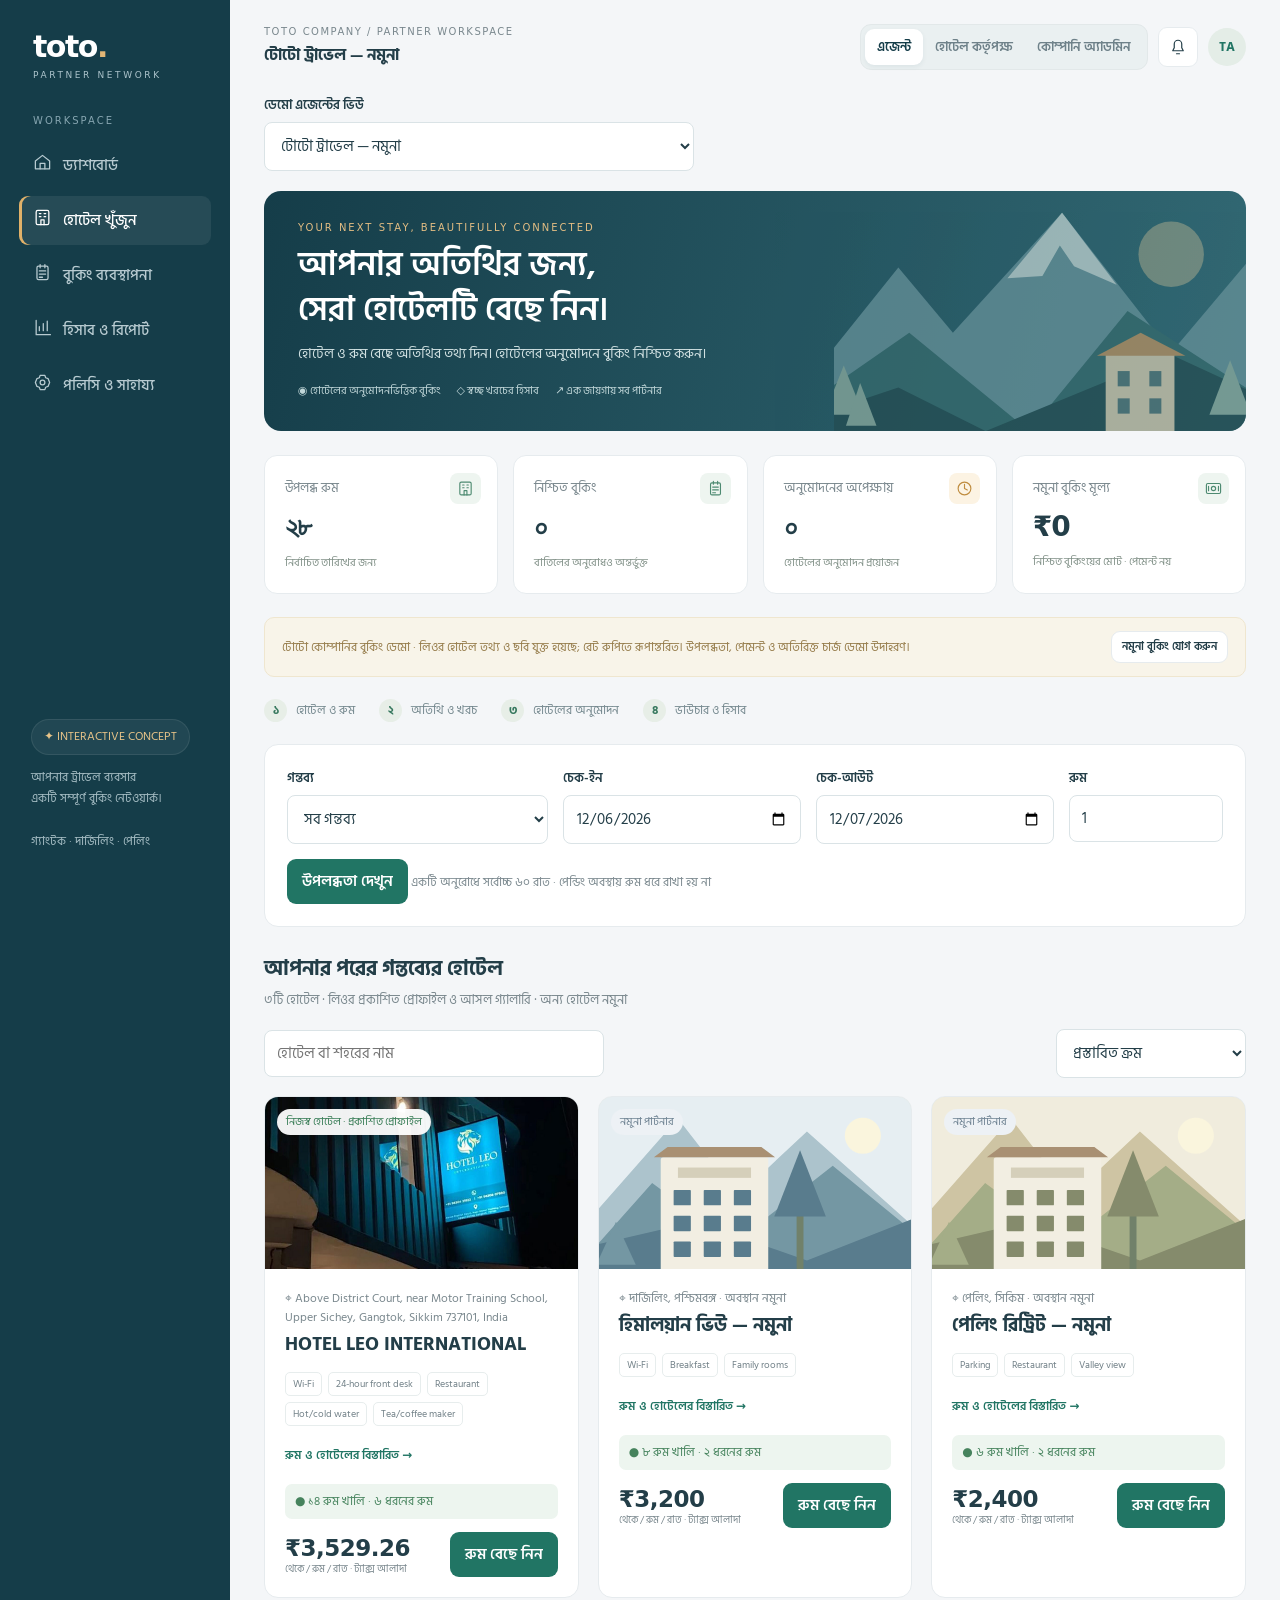
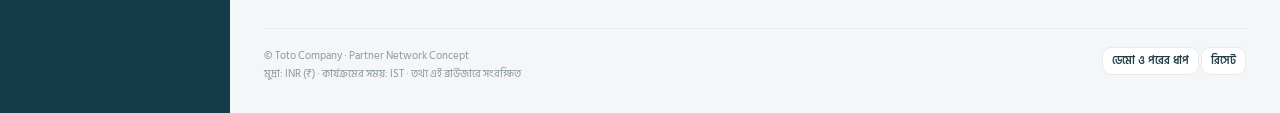
==== commit ce76f1c1: "Import Leo hotel photos and 14 room profiles with converted INR demo rates" ====
--- a/demo/index.html
+++ b/demo/index.html
@@ -15,64 +15,69 @@
 <main><header class="topbar"><div><div class="breadcrumb">TOTO COMPANY / PARTNER WORKSPACE</div><strong id="welcome"></strong></div><div class="top-controls"><div class="role-switch"><button data-role="agent" class="active">এজেন্ট</button><button data-role="owner">হোটেল কর্তৃপক্ষ</button><button data-role="admin">কোম্পানি অ্যাডমিন</button></div><button id="bell" class="ghost icon-btn" aria-label="নোটিফিকেশন"><span id="bellIcon"></span><i class="bell-dot" id="bellDot"></i></button><div class="profile" id="profile">TA</div></div></header>
 <div id="context" class="owner-context hidden"><div><label id="contextLabel" for="contextSelect"></label><select id="contextSelect"></select></div></div>
 <div class="hero"><div class="hero-copy"><div class="hero-label" id="heroLabel">YOUR NEXT STAY, BEAUTIFULLY CONNECTED</div><h1 id="heroTitle">আপনার অতিথির জন্য,<br>সেরা হোটেলটি বেছে নিন।</h1><p id="heroText"></p><div class="hero-meta"><span>◉ হোটেলের অনুমোদনভিত্তিক বুকিং</span><span>◇ স্বচ্ছ খরচের হিসাব</span><span>↗ এক জায়গায় সব পার্টনার</span></div></div><svg class="hero-art" viewBox="0 0 500 220" preserveAspectRatio="xMidYMax slice"><circle cx="370" cy="58" r="30" fill="#d7c397" opacity=".5"/><path d="M0 220L120 70 170 130 270 20 370 148 440 65 540 220Z" fill="#669099"/><path d="M220 80L270 20 320 86 281 69 268 50 252 78Z" fill="#bed1cf"/><path d="M0 220L130 130 240 220 330 110 500 220Z" fill="#366a6c"/><path d="M0 220L120 180 200 220 370 150 500 210V230Z" fill="#244d52"/><g fill="#8baa9e"><path d="M70 160L52 205H88Z"/><path d="M85 176L72 215H100Z"/><path d="M424 155L405 205H443Z"/></g><rect x="310" y="150" width="63" height="70" fill="#d2c7ad"/><path d="M302 151L342 130 383 151Z" fill="#b78f60"/><g fill="#527577"><rect x="321" y="165" width="11" height="14"/><rect x="350" y="165" width="11" height="14"/><rect x="321" y="190" width="11" height="14"/><rect x="350" y="190" width="11" height="14"/></g></svg></div>
-<div id="stats" class="stats"></div><div id="seedBanner" class="seed-banner"><span>ডেমোর সব হোটেল, অতিথি, রেট ও পেমেন্টের তথ্য উদাহরণ। কোনো বাস্তব বুকিং হচ্ছে না।</span><button id="loadSamples" class="ghost">নমুনা বুকিং যোগ করুন</button></div>
-<section id="content"></section><footer class="foot"><span>© Toto Company · Partner Network Concept<br>মুদ্রা: INR · কার্যক্রমের সময়: IST · তথ্য এই ব্রাউজারে সংরক্ষিত</span><div><button id="about" class="ghost">ডেমো ও পরের ধাপ</button> <button id="reset" class="ghost">রিসেট</button></div></footer></main></div>
+<div id="stats" class="stats"></div><div id="seedBanner" class="seed-banner"><span>টোটো কোম্পানির বুকিং ডেমো · লিওর হোটেল তথ্য ও ছবি যুক্ত হয়েছে; রেট রুপিতে রূপান্তরিত। উপলব্ধতা, পেমেন্ট ও অতিরিক্ত চার্জ ডেমো উদাহরণ।</span><button id="loadSamples" class="ghost">নমুনা বুকিং যোগ করুন</button></div>
+<section id="content"></section><footer class="foot"><span>© Toto Company · Partner Network Concept<br>মুদ্রা: INR (₹) · কার্যক্রমের সময়: IST · তথ্য এই ব্রাউজারে সংরক্ষিত</span><div><button id="about" class="ghost">ডেমো ও পরের ধাপ</button> <button id="reset" class="ghost">রিসেট</button></div></footer></main></div>
 <dialog id="bookingDialog"><div class="dialog-top"><div><div class="breadcrumb">NEW RESERVATION REQUEST</div><h2>অতিথির জন্য বুকিং অনুরোধ</h2></div><button data-close="bookingDialog" aria-label="বন্ধ করুন">×</button></div><form id="bookingForm"><div class="booking-layout"><div><div class="form-section">01 / GUEST & STAY</div><div class="form-grid"><div class="full"><label for="guest">অতিথির নাম</label><input id="guest" maxlength="80" required placeholder="অতিথির পুরো নাম"></div><div class="full"><label for="phone">অতিথির ফোন নম্বর</label><input id="phone" type="tel" pattern="[0-9+ ()-]{8,20}" maxlength="20" required placeholder="+91 …"></div><div><label for="bookingStart">চেক-ইন</label><input id="bookingStart" type="date" required></div><div><label for="bookingEnd">চেক-আউট</label><input id="bookingEnd" type="date" required></div><div class="full"><label for="roomType">রুমের ধরন</label><select id="roomType"></select></div><div><label for="bookingRooms">রুমের সংখ্যা</label><input id="bookingRooms" type="number" min="1" max="20" value="1" required></div><div><label for="adults">প্রাপ্তবয়স্ক</label><input id="adults" type="number" min="1" max="60" value="2" required></div><div><label for="children">শিশু</label><input id="children" type="number" min="0" max="10" value="0" required></div><div><label for="mealPlan">খাবারের প্ল্যান</label><select id="mealPlan"><option value="room">শুধু রুম</option><option value="breakfast">ব্রেকফাস্টসহ</option><option value="half">ব্রেকফাস্ট ও ডিনার</option><option value="full">সব খাবারসহ</option></select></div></div><div id="childAges" class="child-ages"></div><div id="childPolicyBox" class="hidden"><div id="childPolicyText" class="info warning"></div><label class="check-label"><input id="childAccepted" type="checkbox"><span>শিশু পলিসি পড়েছি ও মেনে নিচ্ছি।</span></label></div><div class="form-section">02 / REQUESTS & POLICIES</div><label for="specialRequest">বিশেষ অনুরোধ</label><textarea id="specialRequest" rows="2" maxlength="500" placeholder="নিচতলার রুম / দেরিতে চেক-ইন / খাবারের পছন্দ"></textarea><div id="cancellationPolicy" class="info" style="margin-top:12px"></div><label class="check-label"><input id="termsAccepted" type="checkbox" required><span>বুকিং ও বাতিলের নমুনা শর্ত মেনে নিচ্ছি। হোটেলের অনুমোদন না হওয়া পর্যন্ত রুম নিশ্চিত নয়।</span></label></div><aside id="quote" class="quote" aria-live="polite"></aside></div><div class="actions"><button type="button" class="ghost" data-close="bookingDialog">ফিরে যান</button><button type="submit" id="submitBooking">অনুরোধ জমা দিন →</button></div></form></dialog>
 <dialog id="details"><div id="detailContent"></div><div class="actions no-print"><button class="ghost" data-close="details">বন্ধ করুন</button><button id="printVoucher" class="hidden">প্রিন্ট / PDF</button></div></dialog>
 <dialog id="actionDialog"><div class="dialog-top"><div><div class="breadcrumb">BOOKING ACTION</div><h2 id="actionTitle"></h2></div><button data-close="actionDialog">×</button></div><form id="actionForm"><p id="actionExplanation" class="muted tiny"></p><label for="actionReason">কারণ / মন্তব্য</label><textarea id="actionReason" rows="3" required maxlength="500"></textarea><div class="actions"><button type="button" class="ghost" data-close="actionDialog">ফিরে যান</button><button type="submit">জমা দিন</button></div></form></dialog>
-<dialog id="paymentDialog"><div class="breadcrumb">DEMO PAYMENT ENTRY</div><h2>নমুনা পেমেন্ট এন্ট্রি</h2><form id="paymentForm"><p id="paymentSummary"></p><div class="info warning">এই এন্ট্রি শুধু হিসাব দেখানোর জন্য। বাস্তব টাকা নেওয়া, ব্যাংক বা পেমেন্ট গেটওয়ে যাচাই হচ্ছে না।</div><div class="form-grid" style="margin-top:18px"><div><label for="paymentAmount">পরিমাণ (₹)</label><input id="paymentAmount" type="number" min="0.01" step="0.01" required></div><div><label for="paymentMethod">পদ্ধতি (নমুনা)</label><select id="paymentMethod"><option>UPI</option><option>Bank transfer</option><option>Cash</option></select></div><div class="full"><label for="paymentRef">রেফারেন্স</label><input id="paymentRef" required maxlength="80" placeholder="নমুনা রেফারেন্স নম্বর"></div></div><div class="actions"><button type="button" class="ghost" data-close="paymentDialog">ফিরে যান</button><button>নমুনা এন্ট্রি সংরক্ষণ</button></div></form></dialog>
+<dialog id="paymentDialog"><div class="breadcrumb">DEMO PAYMENT ENTRY</div><h2>নমুনা পেমেন্ট এন্ট্রি</h2><form id="paymentForm"><p id="paymentSummary"></p><div class="info warning">এই এন্ট্রি শুধু হিসাব দেখানোর জন্য। বাস্তব টাকা নেওয়া, ব্যাংক বা পেমেন্ট গেটওয়ে যাচাই হচ্ছে না।</div><div class="form-grid" style="margin-top:18px"><div><label for="paymentAmount">পরিমাণ (বুকিংয়ের মুদ্রায়)</label><input id="paymentAmount" type="number" min="0.01" step="0.01" required></div><div><label for="paymentMethod">পদ্ধতি (নমুনা)</label><select id="paymentMethod"><option>UPI</option><option>Bank transfer</option><option>Cash</option></select></div><div class="full"><label for="paymentRef">রেফারেন্স</label><input id="paymentRef" required maxlength="80" placeholder="নমুনা রেফারেন্স নম্বর"></div></div><div class="actions"><button type="button" class="ghost" data-close="paymentDialog">ফিরে যান</button><button>নমুনা এন্ট্রি সংরক্ষণ</button></div></form></dialog>
 <dialog id="agentDialog"><div class="breadcrumb">PARTNER MANAGEMENT</div><h2>এজেন্টের তথ্য</h2><form id="agentForm"><input id="agentId" type="hidden"><div class="form-grid"><div class="full"><label for="agentName">এজেন্সির নাম</label><input id="agentName" maxlength="80" required></div><div><label for="agentContact">যোগাযোগের নাম</label><input id="agentContact" maxlength="80" required></div><div><label for="agentPhone">ফোন</label><input id="agentPhone" type="tel" pattern="[0-9+ ()-]{8,20}" required maxlength="20"></div><div><label for="agentCommission">কমিশন (%)</label><input id="agentCommission" type="number" min="0" max="30" step="0.5" required value="8"></div><div><label for="agentStatus">অবস্থা</label><select id="agentStatus"><option value="active">সক্রিয়</option><option value="inactive">নিষ্ক্রিয়</option></select></div></div><p class="info" style="margin-top:18px">এটি পার্টনারের নমুনা রেকর্ড। বাস্তব লগইন বা আমন্ত্রণ পাঠানো হচ্ছে না।</p><div class="actions"><button class="ghost" type="button" data-close="agentDialog">ফিরে যান</button><button>সংরক্ষণ করুন</button></div></form></dialog>
 <dialog id="notifications"><div class="dialog-top"><div><div class="breadcrumb">ACTIVITY CENTER</div><h2>সাম্প্রতিক আপডেট</h2></div><button data-close="notifications">×</button></div><div id="notificationContent" class="notice-list"></div><div class="actions"><button id="markRead" class="ghost">দেখা হয়েছে হিসেবে চিহ্নিত করুন</button></div></dialog>
 <div id="toast" class="toast hidden" role="status"></div>
 <script>
-const $=id=>document.getElementById(id),esc=s=>String(s??'').replace(/[&<>"']/g,c=>({'&':'&amp;','<':'&lt;','>':'&gt;','"':'&quot;',"'":'&#39;'}[c])),bn=n=>Number(n).toLocaleString('bn-IN'),money=n=>'₹'+Number(n||0).toLocaleString('en-IN',{maximumFractionDigits:2}),round=n=>Math.round((n+Number.EPSILON)*100)/100;
+const $=id=>document.getElementById(id),esc=s=>String(s??'').replace(/[&<>"']/g,c=>({'&':'&amp;','<':'&lt;','>':'&gt;','"':'&quot;',"'":'&#39;'}[c])),bn=n=>Number(n).toLocaleString('bn-IN'),money=(n,c='INR')=>(c==='BDT'?'৳':'₹')+Number(n||0).toLocaleString('en-IN',{maximumFractionDigits:2}),round=n=>Math.round((n+Number.EPSILON)*100)/100;
 const icons={home:'<path d="M3 10 12 3l9 7v10H3z"/><path d="M9 20v-7h6v7"/>',hotel:'<rect x="4" y="3" width="16" height="18" rx="2"/><path d="M8 7h2m4 0h2M8 11h2m4 0h2M10 21v-6h4v6"/>',book:'<rect x="5" y="4" width="14" height="17" rx="2"/><path d="M9 2v4m6-4v4M8 10h8m-8 4h8m-8 4h4"/>',people:'<circle cx="9" cy="8" r="3"/><path d="M3 21v-3a6 6 0 0 1 12 0v3m2-16a3 3 0 0 1 0 6m2 4a5 5 0 0 1 3 4v2"/>',chart:'<path d="M4 3v18h18M8 16v-5m5 5V7m5 9V4"/>',settings:'<circle cx="12" cy="12" r="3"/><path d="m9 3 6 0 1 3 3 1 2 5-2 5-3 1-1 3H9l-1-3-3-1-2-5 2-5 3-1z"/>',bell:'<path d="M5 17h14l-2-4V8a5 5 0 0 0-10 0v5zM10 21h4"/>',cash:'<rect x="2" y="5" width="20" height="14" rx="2"/><circle cx="12" cy="12" r="3"/><path d="M5 9v6m14-6v6"/>',clock:'<circle cx="12" cy="12" r="9"/><path d="M12 6v6l4 2"/>'};const icon=n=>`<svg viewBox="0 0 24 24" fill="none" stroke="currentColor" stroke-width="1.6" stroke-linecap="round" stroke-linejoin="round" aria-hidden="true">${icons[n]||icons.book}</svg>`;
 const key='toto-network-v3',dateString=d=>[d.getFullYear(),String(d.getMonth()+1).padStart(2,'0'),String(d.getDate()).padStart(2,'0')].join('-'),today=dateString(new Date()),addDays=(s,n)=>{const d=new Date(s+'T12:00:00');d.setDate(d.getDate()+n);return dateString(d)},days=(a,b)=>Math.round((new Date(b+'T00:00:00Z')-new Date(a+'T00:00:00Z'))/86400000),when=s=>new Date(s).toLocaleString('bn-IN',{timeZone:'Asia/Kolkata',day:'numeric',month:'short',hour:'2-digit',minute:'2-digit'})+' IST',statusNames={pending:'পেন্ডিং',confirmed:'নিশ্চিত',rejected:'অনুমোদিত নয়',cancelled:'বাতিল',cancellation_requested:'বাতিলের অনুরোধ'},mealNames={room:'শুধু রুম',breakfast:'ব্রেকফাস্টসহ',half:'ব্রেকফাস্ট ও ডিনার',full:'সব খাবারসহ'};
-function initial(){return {version:3,hotels:[{id:1,name:'হোটেল লিও ইন্টারন্যাশনাল',city:'গ্যাংটক',location:'গ্যাংটক, সিকিম · অবস্থান নমুনা',owned:true,realIdentity:true,address:'',phone:'',website:'',maps:'',photos:[],individualRooms:[],profileSource:'হোটেলের নাম ও শহর মালিকের দেওয়া। ছবি, ফোন, ঠিকানা ও প্রকৃত রুমের তালিকা যাচাই বাকি।',color:'green',amenities:['Wi-Fi','Restaurant','Mountain view','Parking'],description:'গ্যাংটকে অবস্থিত হোটেল লিও ইন্টারন্যাশনাল—মালিকের নিশ্চিত করা নাম ও শহর। প্রকাশিত ঠিকানা, ছবি, ফোন ও আসল রুমের তালিকা যাচাই বাকি। রুমের ধরন, সংখ্যা, সুবিধা ও রেট আপাতত নমুনা।',checkin:'14:00',checkout:'11:00',childFree:5,childFee:500,meals:{room:0,breakfast:250,half:600,full:900},tax:12,cancelPolicy:'নমুনা শর্ত: চেক-ইনের ৭২ ঘণ্টা আগে বাতিলের অনুরোধ করুন। চার্জ ও ফেরত হোটেলের অনুমোদন সাপেক্ষে।',rooms:[{id:'standard',name:'Standard Double',total:8,rate:2800,adults:2,children:2},{id:'family',name:'Family Room',total:4,rate:4200,adults:3,children:2}],overrides:{}},{id:2,name:'হিমালয়ান ভিউ — নমুনা',city:'দার্জিলিং',location:'দার্জিলিং, পশ্চিমবঙ্গ · অবস্থান নমুনা',photos:[],individualRooms:[],color:'blue',amenities:['Wi-Fi','Breakfast','Family rooms'],description:'শান্ত পাহাড়ি পরিবেশের একটি কাল্পনিক পার্টনার হোটেল। সমস্ত তথ্য নমুনা।',checkin:'14:00',checkout:'11:00',childFree:5,childFee:450,meals:{room:0,breakfast:300,half:650,full:950},tax:12,cancelPolicy:'নমুনা শর্ত: চেক-ইনের ৪৮ ঘণ্টা আগে বাতিলের অনুরোধ করুন। চার্জ ও ফেরত হোটেলের অনুমোদন সাপেক্ষে।',rooms:[{id:'standard',name:'Deluxe Double',total:5,rate:3200,adults:2,children:2},{id:'family',name:'Family Suite',total:3,rate:4800,adults:3,children:2}],overrides:{}},{id:3,name:'পেলিং রিট্রিট — নমুনা',city:'পেলিং',location:'পেলিং, সিকিম · অবস্থান নমুনা',photos:[],individualRooms:[],color:'gold',amenities:['Parking','Restaurant','Valley view'],description:'প্রকৃতির কাছাকাছি থাকার একটি কাল্পনিক হোটেল। এই প্রোফাইল শুধু ডেমোর জন্য।',checkin:'13:00',checkout:'11:00',childFree:5,childFee:400,meals:{room:0,breakfast:200,half:500,full:800},tax:12,cancelPolicy:'নমুনা শর্ত: চেক-ইনের ৭২ ঘণ্টা আগে বাতিলের অনুরোধ করুন। চার্জ ও ফেরত হোটেলের অনুমোদন সাপেক্ষে।',rooms:[{id:'standard',name:'Valley Double',total:4,rate:2400,adults:2,children:2},{id:'family',name:'Family Room',total:2,rate:3600,adults:3,children:2}],overrides:{}}],agents:[{id:1,name:'টোটো ট্রাভেল — নমুনা',contact:'অমিত সেন',phone:'9800000000',commission:8,status:'active'},{id:2,name:'হিল ট্রেইলস — নমুনা',contact:'রিয়া দাস',phone:'9811111111',commission:7,status:'active'},{id:3,name:'বেঙ্গল হলিডেজ — নমুনা',contact:'সুমন রায়',phone:'9822222222',commission:8,status:'active'}],bookings:[],payments:[],readAt:0,sampleLoaded:false}}
+const LEO_SOURCE={"sourceUrl":"https://istytion.com/hotel/india/gangtok/hotel-leo-international","sourceRevision":"leo-profile-inr-2026-10-05","photos":["https://istytion.com/hotel-leo-1693985481leo11.jpg","https://istytion.com/hotel-leo-1693985481leo33.jpg","https://istytion.com/hotel-leo-1693985481leo44.jpg","https://istytion.com/hotel-leo-1693985481leo22.jpg","https://istytion.com/hotel-leo-1693985481leo55.jpg","https://istytion.com/hotel-leo-1693985481leo66.jpg"],"sourceImages":{"https://istytion.com/hotel-leo-1693985481leo11.jpg":"[data-uri]","https://istytion.com/hotel-leo-1693985481leo33.jpg":"[data-uri]","https://istytion.com/hotel-leo-1693985481leo44.jpg":"[data-uri]